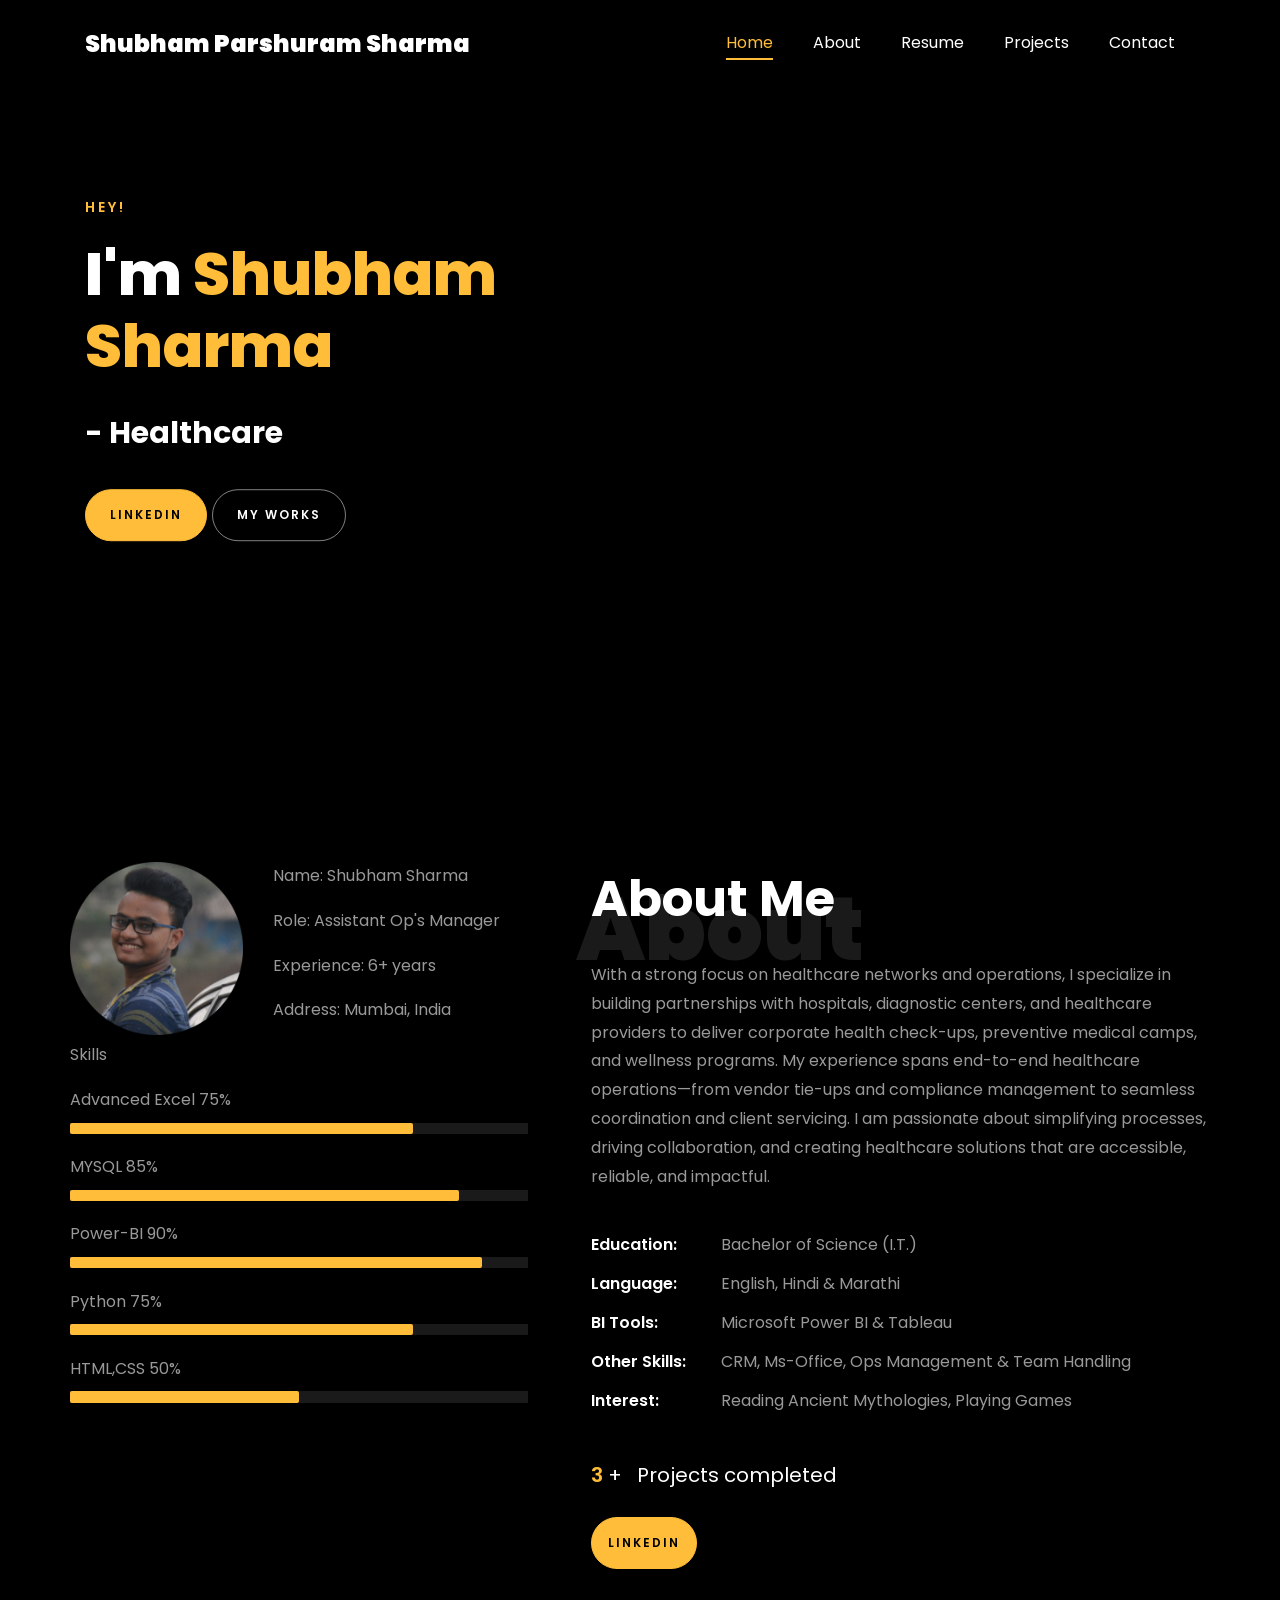
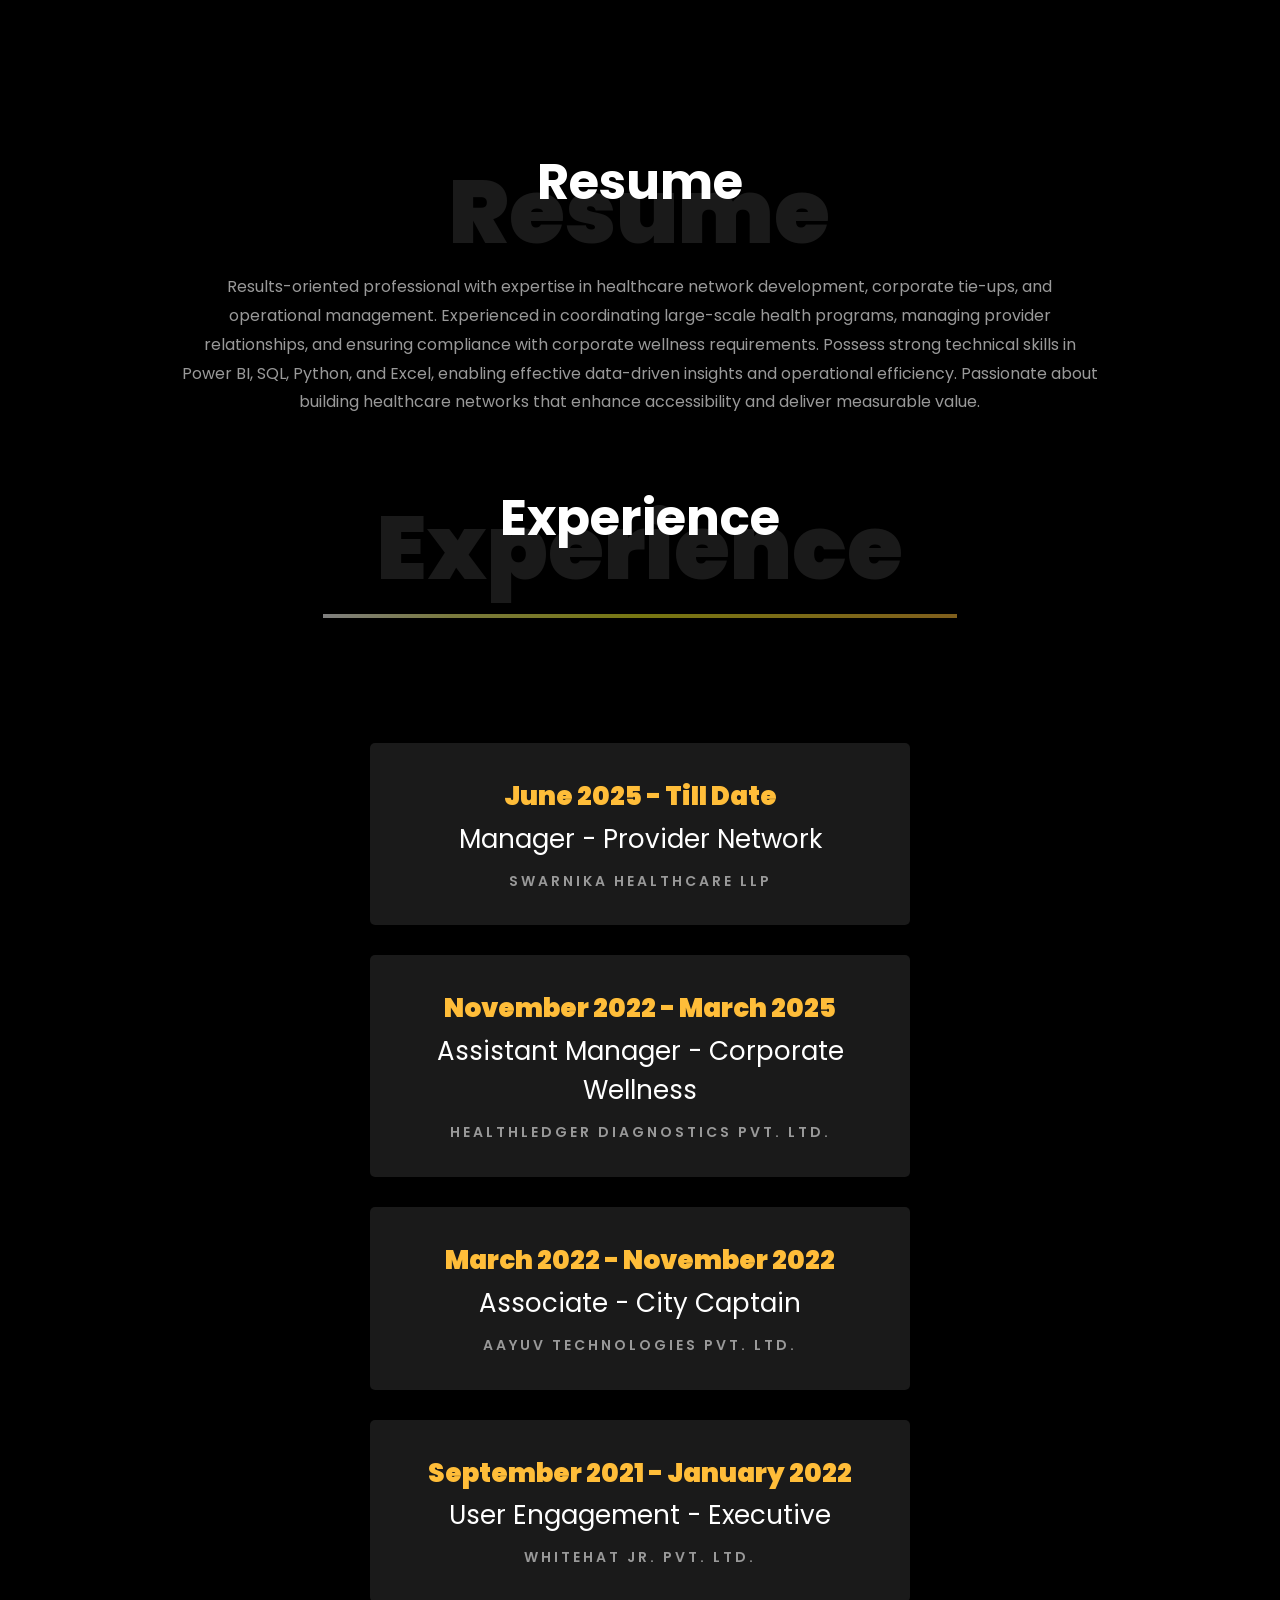
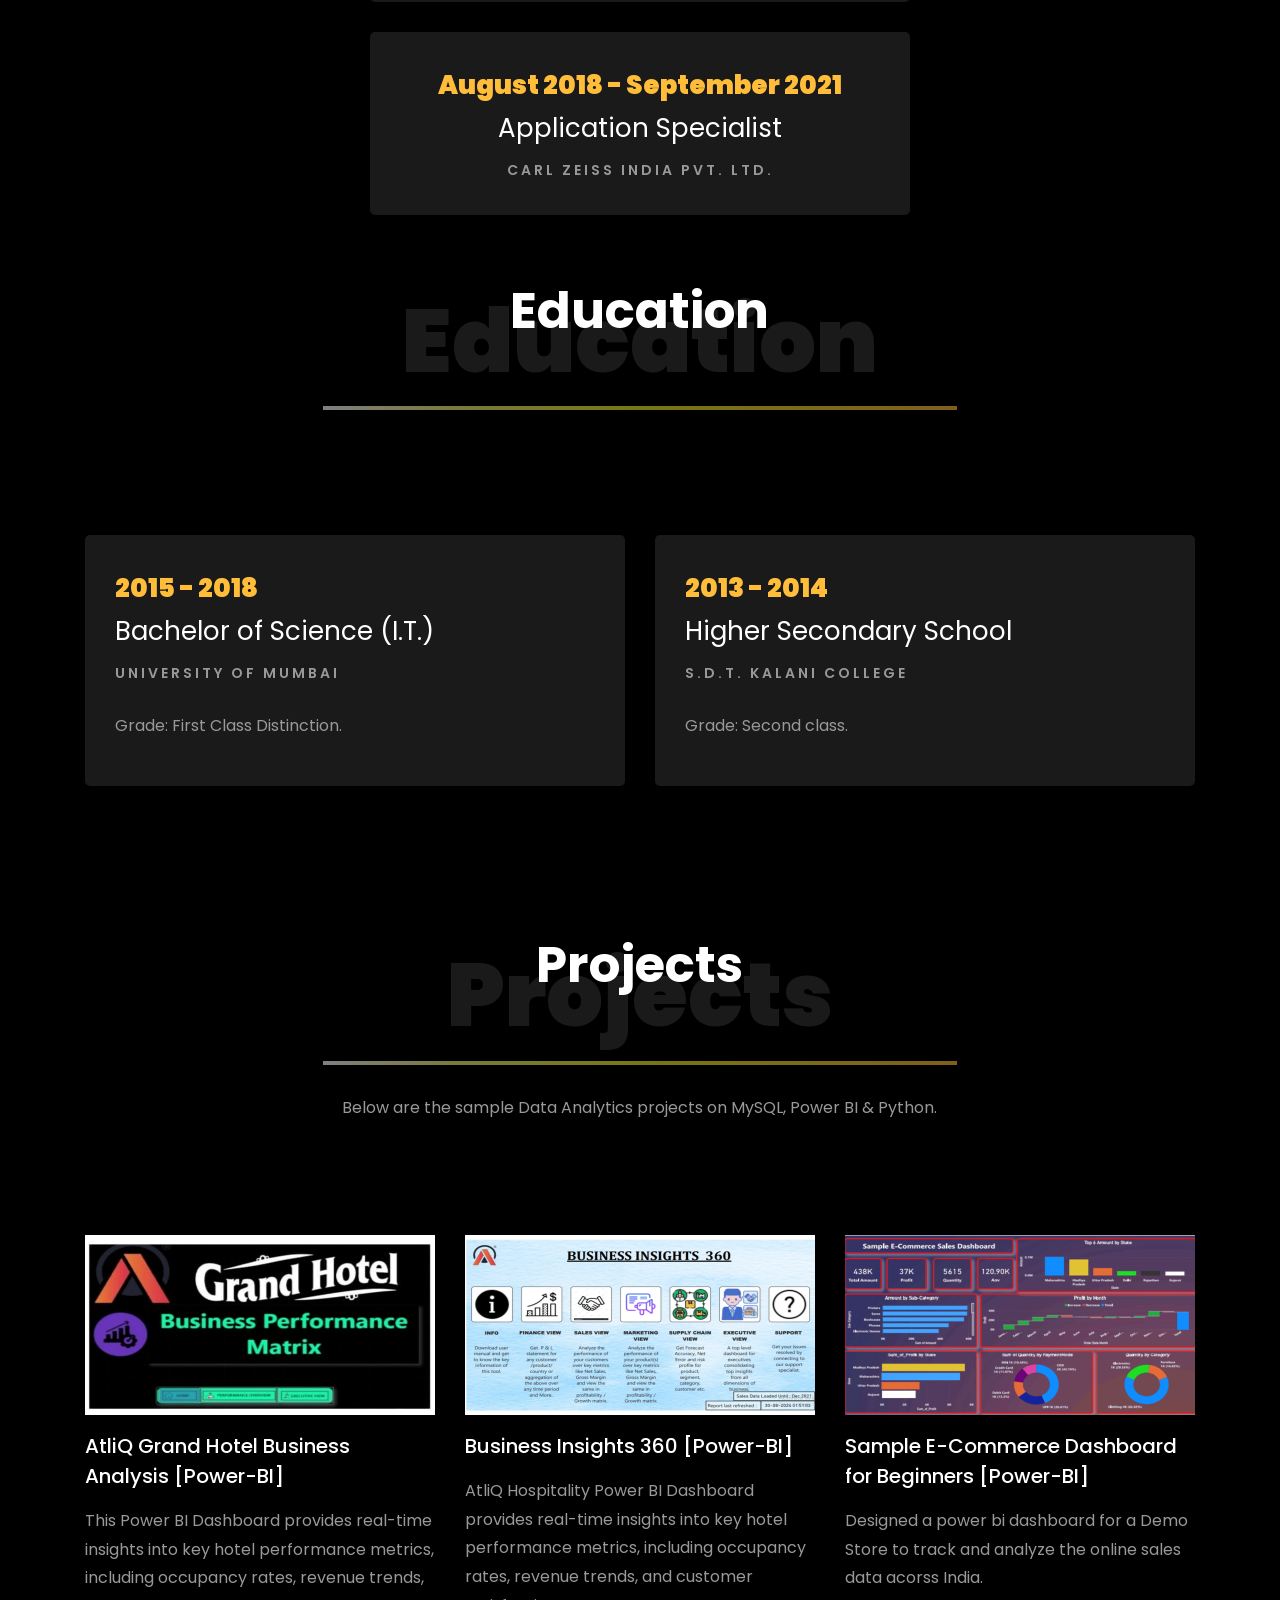
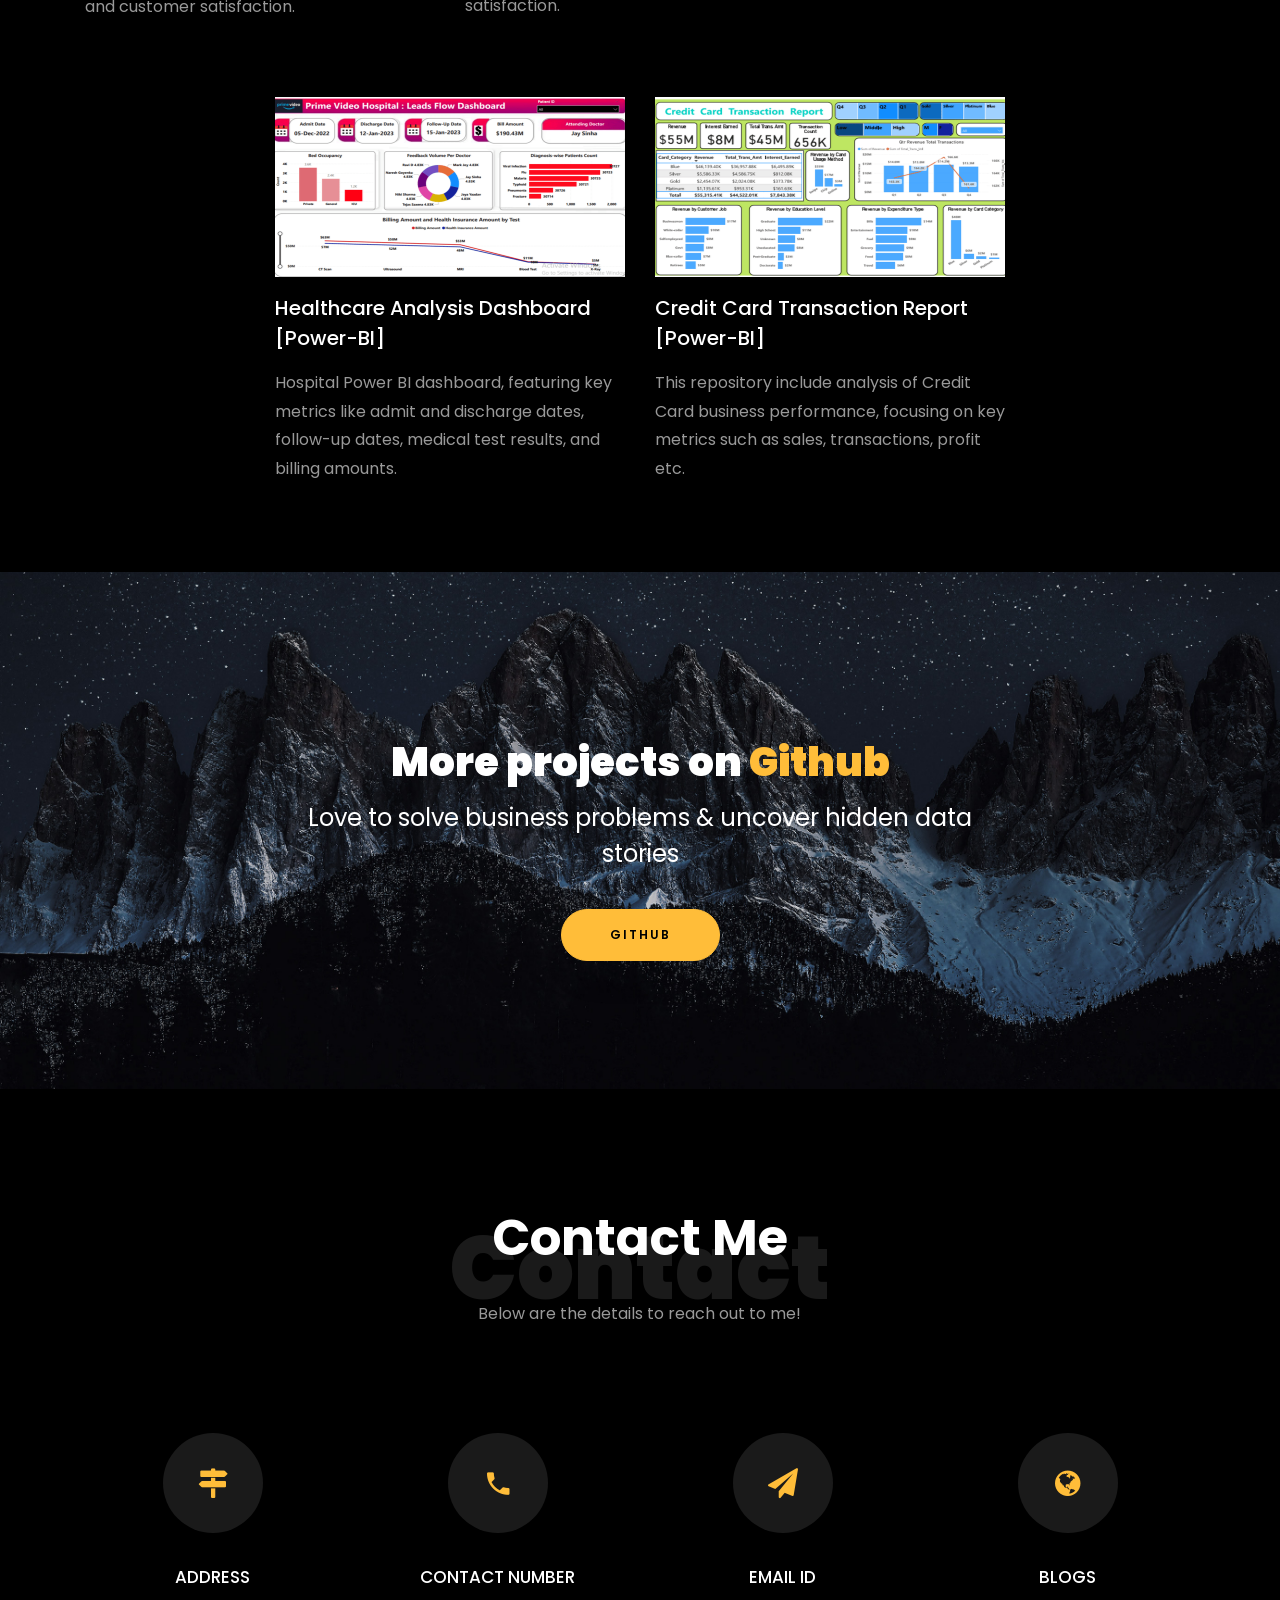
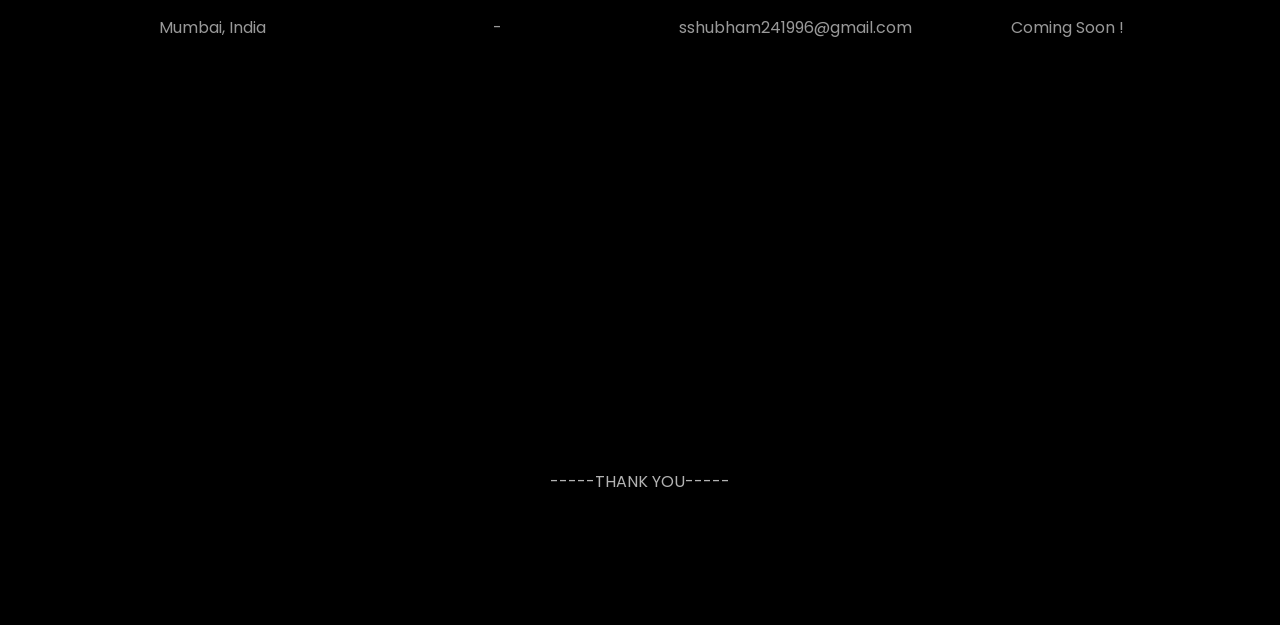
==== index.html @ 5be8d646 "Update index.html" ====
<!DOCTYPE html>
<html lang="en">
  <head>
    <title>Shubham Parshuram Sharma</title>
    <meta charset="utf-8">
    <meta name="viewport" content="width=device-width, initial-scale=1, shrink-to-fit=no">
    
    <link href="https://fonts.googleapis.com/css?family=Poppins:100,200,300,400,500,600,700,800,900" rel="stylesheet">

    <link rel="stylesheet" href="css/open-iconic-bootstrap.min.css">
    <link rel="stylesheet" href="css/animate.css">
    
    <link rel="stylesheet" href="css/owl.carousel.min.css">
    <link rel="stylesheet" href="css/owl.theme.default.min.css">
    <link rel="stylesheet" href="css/magnific-popup.css">

    <link rel="stylesheet" href="css/aos.css">

    <link rel="stylesheet" href="css/ionicons.min.css">
    
    <link rel="stylesheet" href="css/flaticon.css">
    <link rel="stylesheet" href="css/icomoon.css">
    <link rel="stylesheet" href="css/style.css">



<style>

/*======================================
//--//-->   ABOUT
======================================*/

.about-mf .box-shadow-full {
  padding-top: 4rem;
  padding-bottom: 4rem;
}

.about-mf .about-img {
  margin-bottom: 2rem;
}

.about-mf .about-img img {
  margin-left: 10px;
}


.skill-mf .progress {
  /* background-color: #cde1f8; */
  margin: .5rem 0 1.2rem 0;
  border-radius: 0;
  height: .7rem;
}

.skill-mf .progress .progress-bar {
  height: .7rem;
  background-color: #ffbd39;
}


/* Animation styles */
#typing-animation {
  position: relative;
  font-size: 30px;
  font-weight: bold;
  color: rgb(255, 255, 255);
  overflow: hidden;
  white-space: nowrap;
  animation: typing 3s steps(20, end) infinite;
}

#typing-animation:before {
  content: "";
  /* position: absolute; */
  top: 0;
  left: 0;
  width: 0;
  height: 100%;
  background-color: #ccc;
  animation: typing-cursor 0.5s ease-in-out infinite;
}

@keyframes typing {
  from {
    width: 0;
  }
  to {
    width: 100%;
  }
}

@keyframes typing-cursor {
  from {
    width: 5px;
  }
  to {
    width: 0;
  }
}


/* project image zoom effect */

.zoom-effect {
  overflow: hidden;
  transition: transform 0.3s ease-out;
}

.zoom-effect:hover {
  transform: scale(1.1);
}


</style>


  </head>
  <body data-spy="scroll" data-target=".site-navbar-target" data-offset="300">
	  
	  
    <nav class="navbar navbar-expand-lg navbar-dark ftco_navbar ftco-navbar-light site-navbar-target" id="ftco-navbar">
	    <div class="container">
	      <h1><a class="navbar-brand" href="index.html">Shubham  Parshuram  Sharma</a></h1>
	      <button class="navbar-toggler js-fh5co-nav-toggle fh5co-nav-toggle" type="button" data-toggle="collapse" data-target="#ftco-nav" aria-controls="ftco-nav" aria-expanded="false" aria-label="Toggle navigation">
	        <span class="oi oi-menu"></span> Menu
	      </button>

	      <div class="collapse navbar-collapse" id="ftco-nav">
	        <ul class="navbar-nav nav ml-auto">
	          <li class="nav-item"><a href="#home-section" class="nav-link"><span>Home</span></a></li>
	          <li class="nav-item"><a href="#about-section" class="nav-link"><span>About</span></a></li>
	          <li class="nav-item"><a href="#resume-section" class="nav-link"><span>Resume</span></a></li>
	          <li class="nav-item"><a href="#project-section" class="nav-link"><span>Projects</span></a></li>
	          <li class="nav-item"><a href="#contact-section" class="nav-link"><span>Contact</span></a></li>
	        </ul>
	      </div>
	    </div>
	  </nav>
	  <section id="home-section" class="hero">
		  <div class="home-slider  owl-carousel">
	       <div class="slider-item ">
	      	<div class="overlay"></div>
	         <div class="container">
	          <div class="row d-md-flex no-gutters slider-text align-items-end justify-content-end" data-scrollax-parent="true">
	          	<div class="one-third js-fullheight order-md-last img" style="background-image:url(images/111111.jpg);">
	          	 <div class="overlay"></div>
	          	</div>
		          <div class="one-forth d-flex  align-items-center ftco-animate" data-scrollax=" properties: { translateY: '80%' }">
		          	<div class="text">
		          		<span class="subheading">Hey!</span>
			            <h1 class="mb-4 mt-3">I'm <span>Shubham Sharma</span></h1>

						<!-- Element to contain animated typing -->
						<span id="typing-animation"></span>

						<script>

						// Initialize the typing animation
						const typingAnimationElement = document.getElementById('typing-animation');

						// Create an array of typing text
						const typingTexts = [
						" - Healthcare Network Provider",
						];

						// Create a function to display the typing animation for a given text
						function playTypingAnimation(text) {
						// Loop through each character and add it to the element
						for (let i = 0; i < text.length; i++) {
							setTimeout(() => {
							typingAnimationElement.textContent += text[i];
							}, i * 200); // Increase the delay to slow down the typing animation
						}

						// Once the animation is complete, reset the text and start over
						setTimeout(() => {
							typingAnimationElement.textContent = '';
							playTypingAnimation(typingTexts[(typingTexts.indexOf(text) + 1) % typingTexts.length]);
						}, text.length * 200);
						}

						// Start the typing animation loop
						playTypingAnimation(typingTexts[0]);

						</script>

						<br>
						<br>
<!-- 			            <h2>Data Analyst</h2> -->
						<!-- <h2 class="d-flex" style="margin-bottom: 0">With over 5 years of experience</h2> -->
						<!-- <br> -->
			            <p><a href="https://in.linkedin.com/in/shubhamsharma2496" target="_blank" class="btn btn-primary py-3 px-4">LinkedIn</a> 
							<a href="https://github.com/sshubham2496?tab=repositories" target="_blank" class="btn btn-white btn-outline-white py-3 px-4">My works</a></p>
		            </div>
		          </div>
	        	</div>
	        </div>
	      </div>
		</div>
    </section>



    <section class="ftco-about img ftco-section ftco-no-pb" id="about-section">
    	<div class="container">
			<div class="row">
				<div class="row d-flex align-items-stretch">
				<!-- <div class="row d-flex"> -->
					<div class="col-md-6 col-lg-5 d-flex">
						<div class="img-about img d-flex align-items-stretch">
							<div class="overlay">
								<div class="row">
									<div class="col-sm-6 col-md-5">
									  <div class="about-img">
										<img src="images/Profile_pic.jpg" class="img-fluid rounded b-shadow-a" alt="">
									  </div>
									</div>
									<!-- Details next to profile image -->
									<div class="col-sm-6 col-md-7">
									  <div class="about-info">
										<p><span class="title-s">Name: </span> <span>Shubham Sharma</span></p>
										<p><span class="title-s">Role: </span> <span>Assistant Op's Manager</span></p>
										<p><span class="title-s">Experience: </span> <span>6+ years</span></p>
										<p><span class="title-s">Address: </span> <span>Mumbai,  India</span></p>
									  </div>
									</div>
								  </div>

								<div class="skill-mf">
									<p class="title-s">Skills</p>
									<span>Advanced Excel</span> <span class="pull-right">75%</span>
									<div class="progress">
										<div class="progress-bar" role="progressbar" style="width: 75%;" aria-valuenow="95" aria-valuemin="0"
											aria-valuemax="100"></div>
									</div>
									
									<span>MYSQL</span> <span class="pull-right">85%</span>
									<div class="progress">
										<div class="progress-bar" role="progressbar" style="width: 85%" aria-valuenow="85" aria-valuemin="0"
											aria-valuemax="100"></div>
									</div>
									
									<span>Power-BI</span> <span class="pull-right">90%</span>
									<div class="progress">
										<div class="progress-bar" role="progressbar" style="width: 90%" aria-valuenow="90" aria-valuemin="0"
											aria-valuemax="100"></div>
									</div>
									
									<span>Python</span> <span class="pull-right">75%</span>
									<div class="progress">
										<div class="progress-bar" role="progressbar" style="width: 75%" aria-valuenow="75" aria-valuemin="0"
											aria-valuemax="100"></div>
									</div>
									
									<span>HTML,CSS</span> <span class="pull-right">50%</span>
									<div class="progress">
										<div class="progress-bar" role="progressbar" style="width: 50%" aria-valuenow="50" aria-valuemin="0"
											aria-valuemax="100"></div>
									</div>
								</div>
							</div>
						</div>
					</div>
					
					<div class="col-md-6 col-lg-7 pl-lg-5 pb-5">
						<div class="row justify-content-start pb-3">
							<div class="col-md-12 heading-section ftco-animate">
								
								<h1 class="big">About</h1>
								<h2 class="mb-4">About Me</h2>
								
								<p> With a strong focus on healthcare networks and operations, I specialize in building partnerships with hospitals, diagnostic centers, and healthcare providers to deliver corporate health check-ups, preventive medical camps, and wellness programs.

My experience spans end-to-end healthcare operations—from vendor tie-ups and compliance management to seamless coordination and client servicing.

I am passionate about simplifying processes, driving collaboration, and creating healthcare solutions that are accessible, reliable, and impactful.
								</p>
								<ul class="about-info mt-4 px-md-0 px-2">
									<!-- <li class="d-flex"><span>Profile:</span> <span>Data Science &amp; Analytics</span></li> -->
									<!-- <li class="d-flex"><span>Domain:</span> <span>Retail, Ecommerce, BFSI &amp; Digital Marketing</span></li> -->
									<li class="d-flex"><span>Education:</span> <span>Bachelor of Science (I.T.)</span></li>
									<li class="d-flex"><span>Language:</span> <span>English, Hindi & Marathi</span></li>
									<li class="d-flex"><span>BI Tools:</span> <span>Microsoft Power BI &amp; Tableau</span></li>
									<li class="d-flex"><span>Other Skills:</span> <span>CRM, Ms-Office, Ops Management &amp; Team Handling</span></li>
									<li class="d-flex"><span>Interest:</span> <span>Reading Ancient Mythologies, Playing Games</span></li>
									
								</ul>
							</div>
						</div>


						<div class="counter-wrap ftco-animate d-flex mt-md-3">
							<div class="text">
								<p class="mb-4">
									<span class="number" data-number="10">0</span> <span>+</span>
									<span>&nbsp; Projects completed</span>
								</p>
								<p><a href="https://www.linkedin.com/in/sshubham241996" target="_blank" class="btn btn-primary py-3 px-3">LinkedIn</a></p>
							</div>
						</div>
					</div>
				</div>
			</div>
		</div>
    </section>
<section class="ftco-section ftco-no-pb" id="resume-section">
  <div class="container">
    <div class="row justify-content-center pb-5">
      <div class="col-md-10 heading-section text-center ftco-animate">
        <h1 class="big big-2">Resume</h1>
        <h2 class="mb-4">Resume</h2>
		  <br>
        <p>Results-oriented professional with expertise in healthcare network development, corporate tie-ups, and operational management. Experienced in coordinating large-scale health programs, managing provider relationships, and ensuring compliance with corporate wellness requirements. Possess strong technical skills in Power BI, SQL, Python, and Excel, enabling effective data-driven insights and operational efficiency. Passionate about building healthcare networks that enhance accessibility and deliver measurable value.</p>
      </div>
    </div>

    <!-- Experience header -->
	  <div class="row justify-content-center mb-5 pb-5">
          <div class="col-md-7 heading-section text-center ftco-animate">
        <h1 class="big big-2">Experience</h1>
			  <h2 class="mb-4">Experience</h2>
			  <br>
		  <div class="underline"></div>
      </div>
    </div>
    <br>

    <!-- Swarnika alone (full width) -->
    <div class="row">
  <div class="col-md-3"></div> <!-- empty left space -->
  <div class="col-md-6">
    <div class="resume-wrap ftco-animate text-center">
      <span class="date">June 2025 - Till Date</span>
      <h2>Manager - Provider Network</h2>
      <span class="position">Swarnika Healthcare LLP</span>
    </div>
  </div>
		</div>

	  <div class="row">
  <div class="col-md-3"></div> <!-- empty left space -->
  <div class="col-md-6">
    <div class="resume-wrap ftco-animate text-center">
      <span class="date">November 2022 - March 2025</span>
      <h2>Assistant Manager - Corporate Wellness</h2>
      <span class="position">Healthledger Diagnostics Pvt. Ltd.</span>
    </div>
  </div>
		</div>

	  <div class="row">
  <div class="col-md-3"></div> <!-- empty left space -->
  <div class="col-md-6">
    <div class="resume-wrap ftco-animate text-center">
      <span class="date">March 2022 - November 2022</span>
      <h2>Associate - City Captain</h2>
      <span class="position">Aayuv technologies Pvt. Ltd.</span>
    </div>
  </div>
		</div>

	  <div class="row">
  <div class="col-md-3"></div> <!-- empty left space -->
  <div class="col-md-6">
    <div class="resume-wrap ftco-animate text-center">
      <span class="date">September 2021 - January 2022</span>
      <h2>User Engagement - Executive</h2>
      <span class="position">Whitehat Jr. Pvt. Ltd.</span>
    </div>
  </div>
		</div>

	  <div class="row">
  <div class="col-md-3"></div> <!-- empty left space -->
  <div class="col-md-6">
    <div class="resume-wrap ftco-animate text-center">
      <span class="date">August 2018 - September 2021</span>
      <h2>Application Specialist</h2>
      <span class="position">Carl Zeiss India Pvt. Ltd.</span>
    </div>
  </div>
		</div>

	  <!-- <div class="row">
	  <div class="row mt-4">
      <div class="col-md-6">
        <div class="resume-wrap ftco-animate text-center">
          <span class="date">Nov 2022 - Jan 2025</span>
          <h2>Healthledger Diagnostics Pvt. Ltd.</h2>
          <span class="position">Assistat Manager-Corporate Network</span>
        </div>
		</div>
	  <!-- </div> -->

<!-- <div class="row">
      <div class="col-md-6">
        <div class="resume-wrap ftco-animate text-center">
          <span class="date">March 2022 - November 2022</span>
          <h2>Associate-City Captain</h2>
          <span class="position">Aayuv Technologies Pvt Ltd (Ekincare)</span>
      </div> -->
		  <!-- </div> -->
	  <!-- </div>
    
<div class="row">
    <div class="row mt-4">
      <div class="col-md-6">
        <div class="resume-wrap ftco-animate text-center">
          <span class="date">September 2021 - January 2022</span>
          <h2>User Engagement Executive</h2>
          <span class="position">Whitehat Junior Pvt Ltd</span>
        </div>
		</div> -->
		<!-- </div> -->

		<!-- <div class="row">
      <div class="col-md-6">
        <div class="resume-wrap ftco-animate text-center">
          <span class="date">August 2018 - September 2021</span>
          <h2>Application Specialist</h2>
          <span class="position">Carl Zeiss India Pvt Ltd</span>
        </div>
      </div>
    </div>
	  <!-- </div> -->
	<br>
    <!-- Education header -->        
	<div class="row justify-content-center mb-5 pb-5">
          <div class="col-md-7 heading-section text-center ftco-animate">
        <h1 class="big big-2">Education</h1>
        <h2 class="mb-4">Education</h2>
			  <br>
			  			  		  <div class="underline"></div>
      </div>
    </div>
    <br>

    <div class="row">
      <div class="col-md-6">
        <div class="resume-wrap ftco-animate">
          <span class="date">2015 - 2018</span>
          <h2>Bachelor of Science (I.T.)</h2>
          <span class="position">University of Mumbai</span>
          <p class="mt-4">Grade: First Class Distinction.</p>
        </div>
      </div>

      <div class="col-md-6">
        <div class="resume-wrap ftco-animate">
          <span class="date">2013 - 2014</span>
          <h2>Higher Secondary School</h2>
          <span class="position">S.D.T. Kalani College</span>
          <p class="mt-4">Grade: Second class.</p>
        </div>
      </div>
    </div>

  </div>
</section>

   

    <section class="ftco-section" id="project-section">
      <div class="container">
        <div class="row justify-content-center mb-5 pb-5">
          <div class="col-md-7 heading-section text-center ftco-animate">
            <h1 class="big big-2">Projects</h1>
            <h2 class="mb-4">Projects</h2>
			  <br>
			  <div class="underline"></div>
			  <br>
            <p>Below are the sample Data Analytics projects on MySQL, Power BI & Python.</p>
          </div>
        </div>
        <div class="row d-flex">
          <div class="col-md-4 d-flex ftco-animate">
          	<div class="blog-entry justify-content-end">
              <a href="https://github.com/sshubham2496/AtliQ_Hotel_Analysis" class="block-20 zoom-effect" style="background-image: url('images/Ho.png');" target="_blank">
              </a>
              <div class="text mt-3 float-right d-block">

                <h3 class="heading"><a href="https://github.com/sshubham2496/AtliQ_Hotel_Analysis" target="_blank">AtliQ Grand Hotel Business Analysis [Power-BI]</a></h3>
                <p>This Power BI Dashboard provides real-time insights into key hotel performance metrics, including occupancy rates, revenue trends, and customer satisfaction.</p>
              </div>
            </div>
          </div>
          <div class="col-md-4 d-flex ftco-animate">
          	<div class="blog-entry justify-content-end">
              <a href="https://github.com/sshubham2496/Atliq_Business_Solution" class="block-20 zoom-effect" style="background-image: url('images/Atliq_Hardware.png');" target="_blank">
              </a>
              <div class="text mt-3 float-right d-block">

                <h3 class="heading"><a href="https://github.com/sshubham2496/Atliq_Business_Solution" target="_blank">Business Insights 360 [Power-BI]</a></h3>
                <p>AtliQ Hospitality Power BI Dashboard provides real-time insights into key hotel performance metrics, including occupancy rates, revenue trends, and customer satisfaction.</p>
              </div>
            </div>
          </div>
          <div class="col-md-4 d-flex ftco-animate">
          	<div class="blog-entry">
              <a href="https://github.com/sshubham2496/E-Commerce_Sales_Dashboard" class="block-20 zoom-effect" style="background-image: url('images/Sales_dash.png');" target="_blank">
              </a>
              <div class="text mt-3 float-right d-block">

                <h3 class="heading"><a href="https://github.com/sshubham2496/E-Commerce_Sales_Dashboard">Sample E-Commerce Dashboard for Beginners [Power-BI]</a></h3>
                <p>Designed a power bi dashboard for a Demo Store to track and analyze the online sales data acorss India.</p>
              </div>
            </div>
          </div>
        </div>
	<br>
		<!-- added justify-content-center to center align the last two projects -->
		<div class="row d-flex justify-content-center">  
			<div class="col-md-4 d-flex ftco-animate">
				<div class="blog-entry justify-content-end">
				<a href="https://github.com/sshubham2496/Healthcare_Dashboard" class="block-20 zoom-effect" style="background-image: url('images/Healthcare.png');"target="_blank">
				</a>
				<div class="text mt-3 float-right d-block">
  
				  <h3 class="heading"><a href="https://github.com/sshubham2496/Healthcare_Dashboard" target="_blank">Healthcare Analysis Dashboard [Power-BI]</a></h3>
				  <p>Hospital Power BI dashboard, featuring key metrics like admit and discharge dates, follow-up dates, medical test results, and billing amounts.</p>
				</div>
			  </div>
			</div>
			<div class="col-md-4 d-flex ftco-animate">
				<div class="blog-entry justify-content-end">
				<a href="https://github.com/sshubham2496/Credit_Card_Transaction_Report" class="block-20 zoom-effect" style="background-image: url('images/Credit.png');" target="_blank">
				</a>
				<div class="text mt-3 float-right d-block">
  
				  <h3 class="heading"><a href="https://github.com/sshubham2496/Credit_Card_Transaction_Report" target="_blank">Credit Card Transaction Report [Power-BI]</a></h3>
				  <p>This repository include analysis of Credit Card business performance, focusing on key metrics such as sales, transactions, profit etc.</p>
				</div>
			  </div>
			</div>
		 </div>
	  </div>
    </section>

	<section class="ftco-section ftco-no-pt ftco-no-pb ftco-counter img" id="section-counter">
      <!-- <div class="container">
		<div class="row d-md-flex align-items-center">
          <div class="col-md d-flex justify-content-center counter-wrap ftco-animate">
            <div class="block-18">
              <div class="text">
                <strong class="number" data-number="20">0</strong>
                <span>Achievements</span>
              </div>
            </div>
          </div>
          <div class="col-md d-flex justify-content-center counter-wrap ftco-animate">
            <div class="block-18">
              <div class="text">
                <strong class="number" data-number="30">0</strong>
                <span>Projects</span>
              </div>
            </div>
          </div>
          <div class="col-md d-flex justify-content-center counter-wrap ftco-animate">
            <div class="block-18">
              <div class="text">
                <strong class="number" data-number="1000">0</strong>
                <span>Mentored Students</span>
              </div>
            </div>
          </div>
          <div class="col-md d-flex justify-content-center counter-wrap ftco-animate">
            <div class="block-18">
              <div class="text">
                <strong class="number" data-number="500">0</strong>
                <span>Cups of coffee</span>
              </div>
            </div>
          </div>
        </div>
      </div>
	 -->
	  <div class="ftco-section ftco-hireme img margin-top" style="background-image: url(images/bg_1.jpg)">
			<!-- <div class="container"> -->
				<div class="row justify-content-center">
					<div class="col-md-7 ftco-animate text-center">
						<h2>More projects on<span> Github  </span> </h2>
						<div class="heading"> <h4>Love to solve business problems &amp; uncover hidden data stories </h4>
						<br>
						<p><a href="https://github.com/sshubham2496" target="_blank" class="btn btn-primary py-3 px-5">GitHub</a></p>
						</div>
					</div>
				</div>
			<!-- </div> -->
		</div>
	</section>



    <section class="ftco-section contact-section ftco-no-pb" id="contact-section">
      <div class="container">
      	<div class="row justify-content-center mb-5 pb-3">
          <div class="col-md-7 heading-section text-center ftco-animate">
            <h1 class="big big-2">Contact</h1>
            <h2 class="mb-4">Contact Me</h2>
            <p>Below are the details to reach out to me!</p>
          </div>
        </div>

        <div class="row d-flex contact-info mb-5">
          <div class="col-md-6 col-lg-3 d-flex ftco-animate">
          	<div class="align-self-stretch box p-4 text-center">
          		<div class="icon d-flex align-items-center justify-content-center">
          			<span class="icon-map-signs"></span>
          		</div>
          		<h3 class="mb-4">Address</h3>
	            <p>Mumbai, India</p>
	          </div>
          </div>
          <div class="col-md-6 col-lg-3 d-flex ftco-animate">
          	<div class="align-self-stretch box p-4 text-center">
          		<div class="icon d-flex align-items-center justify-content-center">
          			<span class="icon-phone2"></span>
          		</div>
          		 <h3 class="mb-4">Contact Number</h3>
	             <p>
<!-- 					 <a href="tel://+91-8767494309">+91-8767494309</a> -->
				 -
				 </p> 
	          </div>
          </div>
          <div class="col-md-6 col-lg-3 d-flex ftco-animate">
          	<div class="align-self-stretch box p-4 text-center">
          		<div class="icon d-flex align-items-center justify-content-center">
          			<span class="icon-paper-plane"></span>
          		</div>
          		<h3 class="mb-4">Email Id</h3>
	            <p>sshubham241996@gmail.com</a></p>
	          </div>
          </div>
          <div class="col-md-6 col-lg-3 d-flex ftco-animate">
          	<div class="align-self-stretch box p-4 text-center">
          		<div class="icon d-flex align-items-center justify-content-center" href="https://medium.com/@sshubham241996/" target="_blank">
          			<span class="icon-globe" href="https://medium.com/@sshubham241996/" target="_blank"></span>
          		</div>
          		<h3 class="mb-4" href="https://medium.com/@sshubham241996/" target="_blank">Blogs</h3>
	            <p>Coming Soon !</p>
	          </div>
          </div>
		  <div class="container">
			<br>
			<br>
			<div class="row justify-content-center">
				<div class="col-md-7 ftco-animate text-center">
					<h2>Have a<span> Question?  </span> <a href="https://docs.google.com/forms/d/e/1FAIpQLSebm2hcpHOJOeExUREVNRhsFSInF39sntpscZyHFmQwkXK2rA/viewform?vc=0&c=0&w=1&flr=0" target="_blank" class="btn btn-primary py-3 px-5">Click Here</a> </h2>
				</div>
			</div>
				<br>
					<ul class="ftco-footer-social list-unstyled d-flex justify-content-center align-items-center mb-0">
					  <li class="ftco-animate normal-txt">Find me on  </li>
<!-- 					  <li class="ftco-animate"><a href="https://www.youtube.com/@ShubhamSharmaOfficial"><span class="icon-youtube"></span></a></li> -->
					  <li class="ftco-animate"><a href="https://in.linkedin.com/in/shubhamsharma2496" target="_blank"><span class="icon-linkedin"></span></a></li>  
<!-- 					  <li class="ftco-animate"><a href="https://twitter.com/ShubhamnSharma"><span class="icon-twitter"></span></a></li> -->
<!-- 					  <li class="ftco-animate"><a href="https://twitter.com/ShubhamnSharma"><span class="icon-facebook"></span></a></li> -->
<!-- 				      <li class="ftco-animate"><a href="https://www.instagram.com/ShubhamnSharma/"><span class="icon-instagram"></span></a></li> -->
					</ul>
				<br>
		   </div>
   </div>
 </section>


 
	
    <footer class="ftco-footer ftco-section">
		<div class="container">
		  <div class="row">
			<div class="col-md-12 text-center">
  
			  <p>-----THANK YOU-----</p>
			</div>
		  </div>
		</div>
	  </footer>


  <!-- loader -->
  <div id="ftco-loader" class="show fullscreen"><svg class="circular" width="48px" height="48px"><circle class="path-bg" cx="24" cy="24" r="22" fill="none" stroke-width="4" stroke="#eeeeee"/><circle class="path" cx="24" cy="24" r="22" fill="none" stroke-width="4" stroke-miterlimit="10" stroke="#F96D00"/></svg></div>


  <script src="js/jquery.min.js"></script>
  <script src="js/jquery-migrate-3.0.1.min.js"></script>
  <script src="js/popper.min.js"></script>
  <script src="js/bootstrap.min.js"></script>
  <script src="js/jquery.easing.1.3.js"></script>
  <script src="js/jquery.waypoints.min.js"></script>
  <script src="js/jquery.stellar.min.js"></script>
  <script src="js/owl.carousel.min.js"></script>
  <script src="js/jquery.magnific-popup.min.js"></script>
  <script src="js/aos.js"></script>
  <script src="js/jquery.animateNumber.min.js"></script>
  <script src="js/scrollax.min.js"></script>
  
  <script src="js/main.js"></script>
    
  </body>
</html>
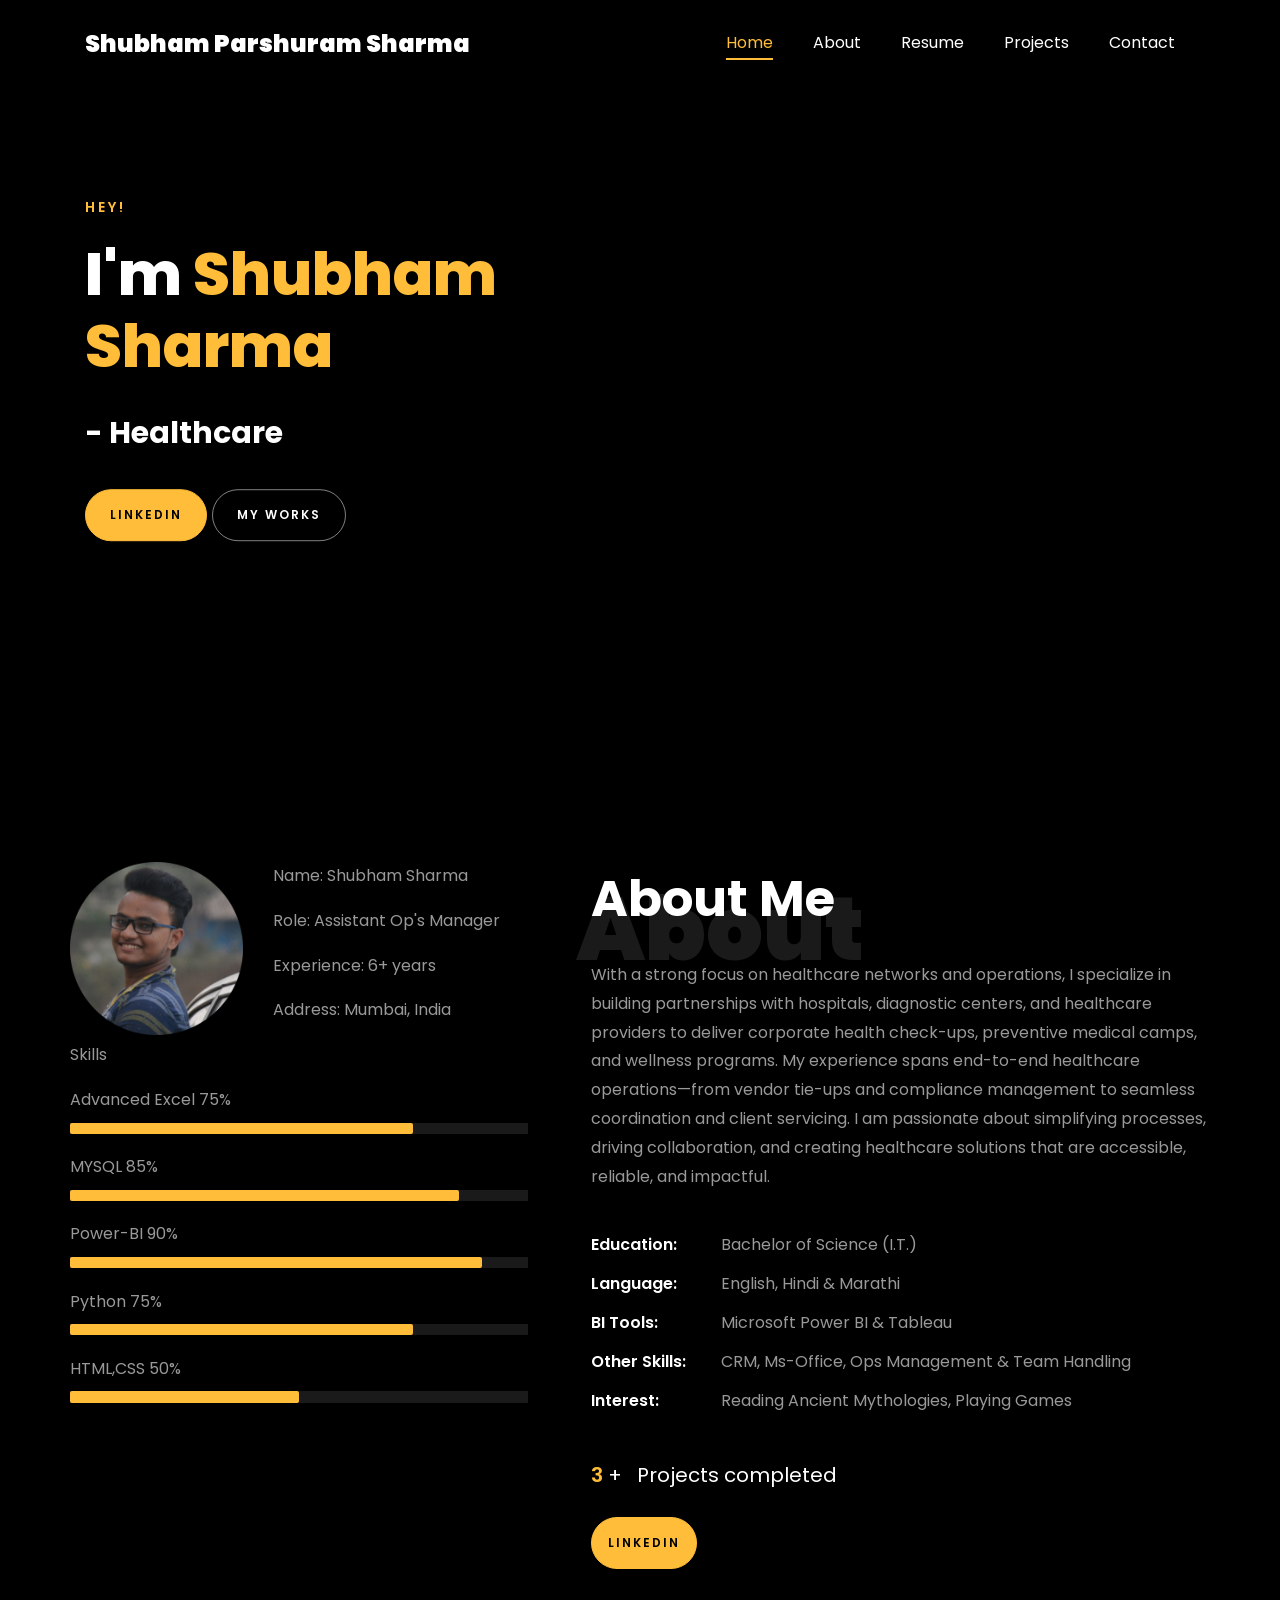
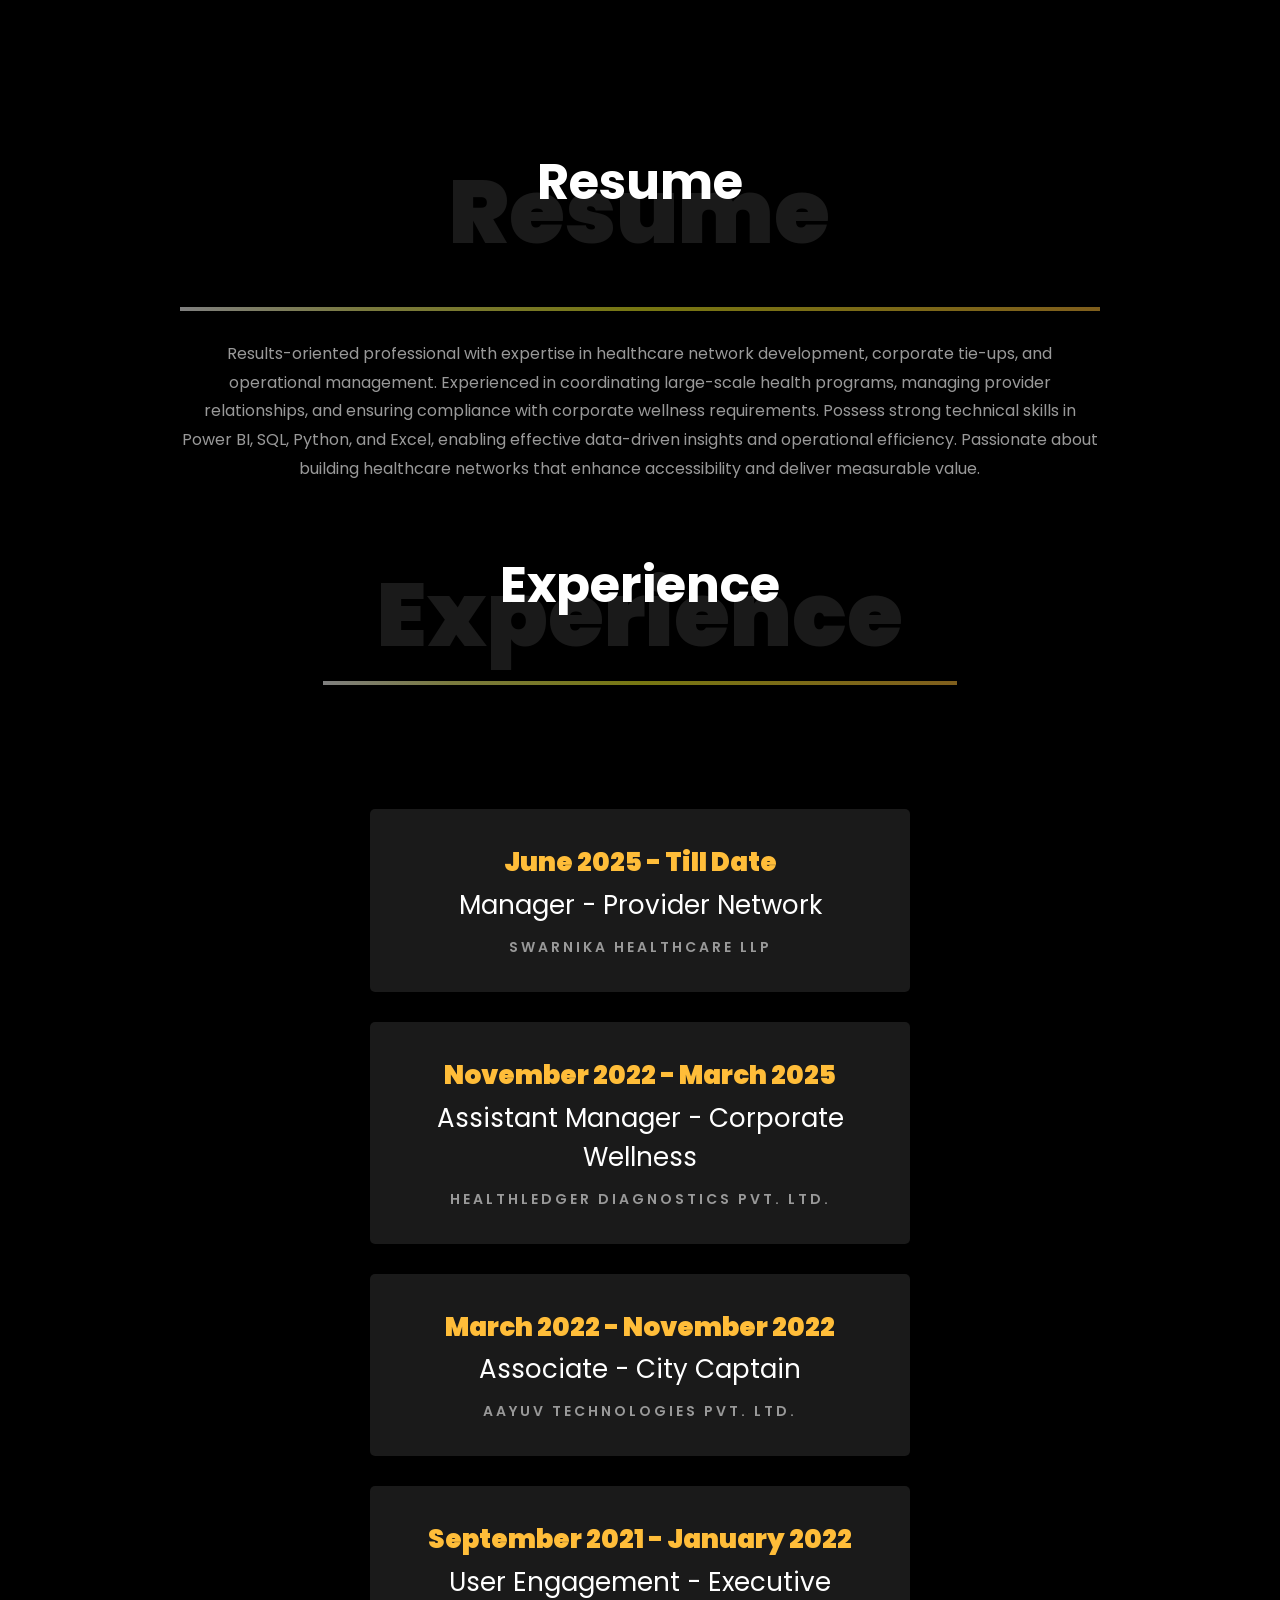
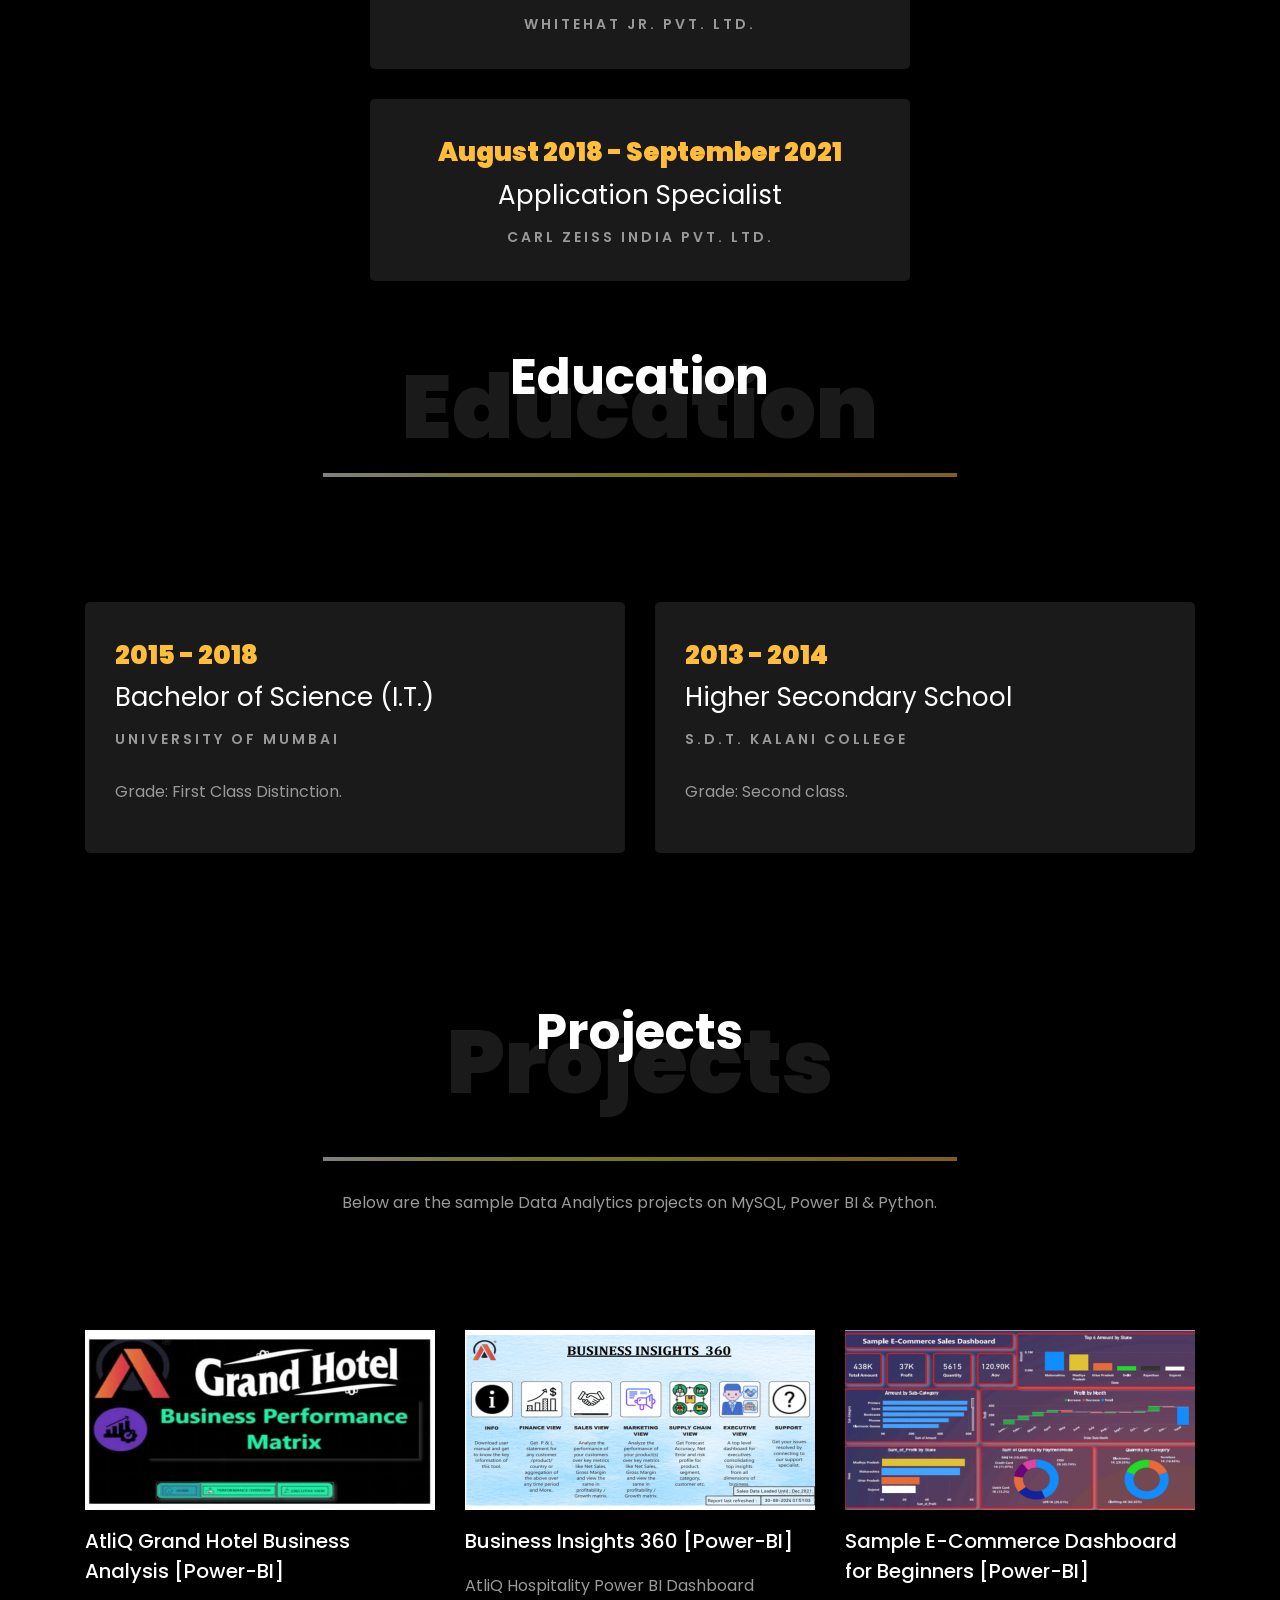
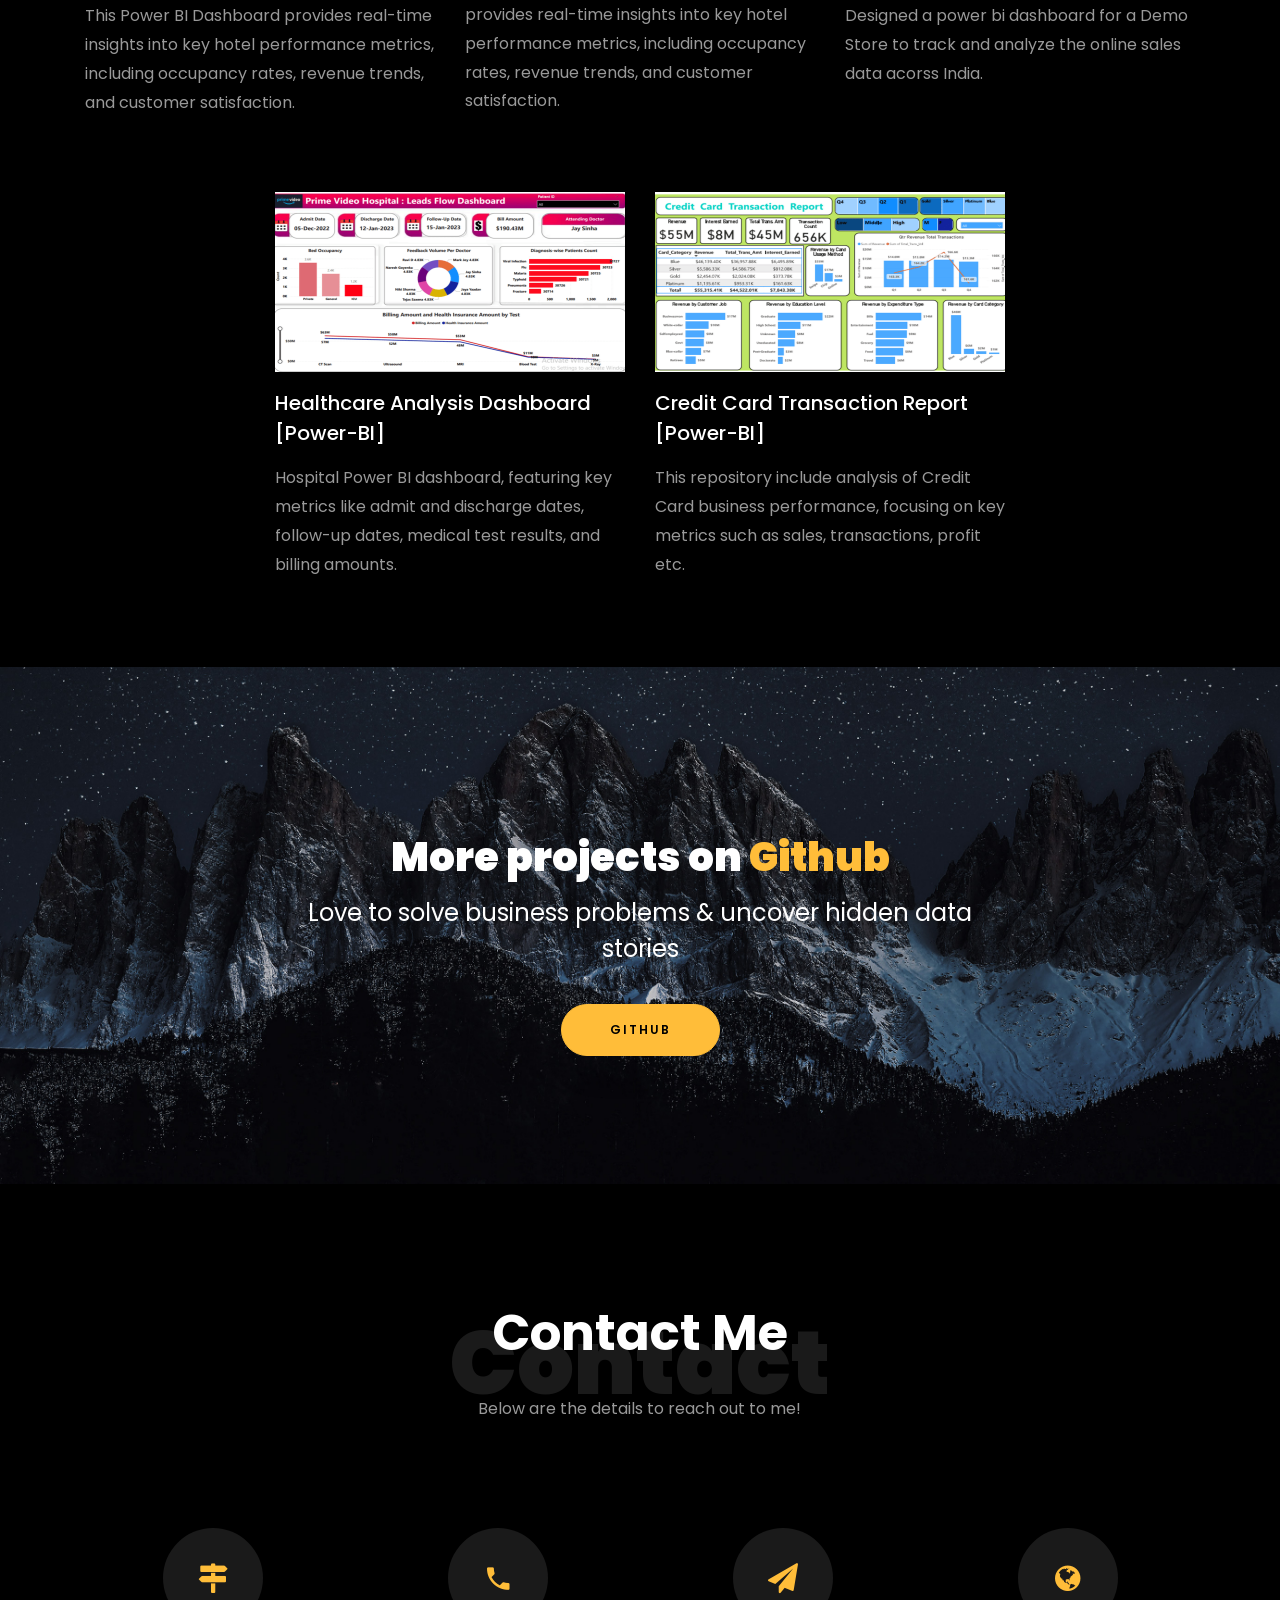
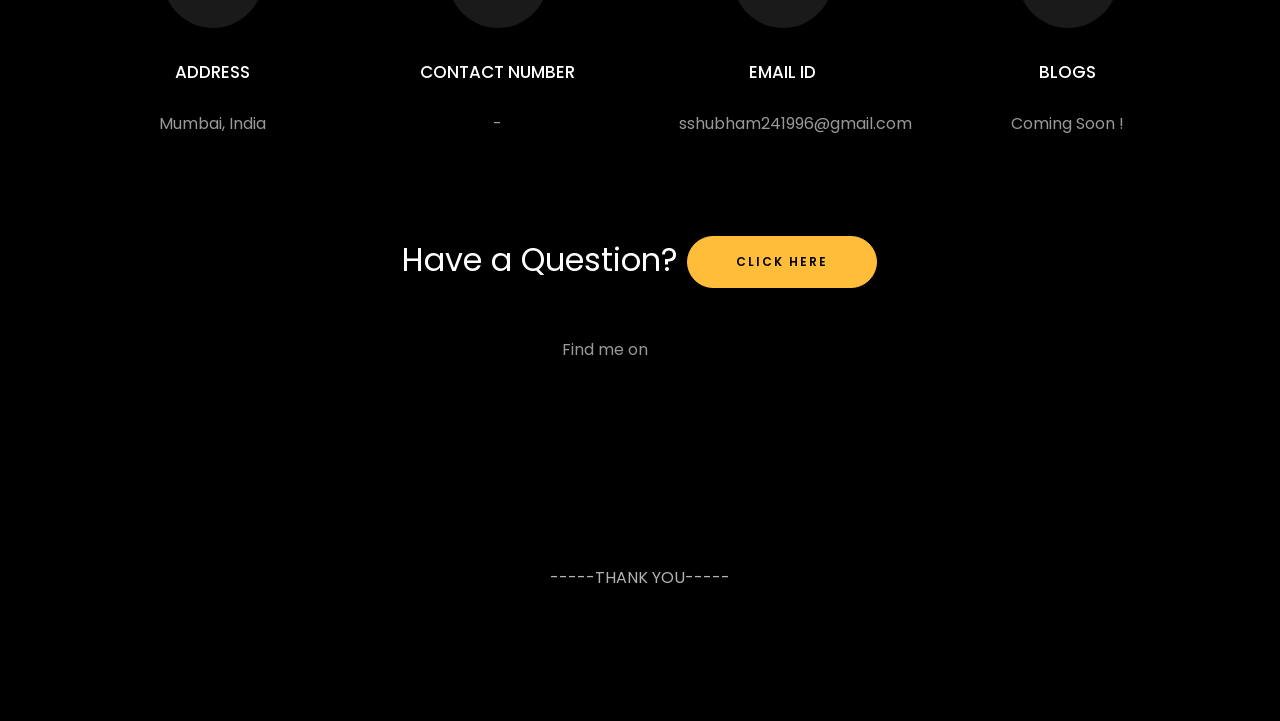
==== commit be5570f7: "Update index.html" ====
--- a/index.html
+++ b/index.html
@@ -309,6 +309,9 @@
         <h1 class="big big-2">Resume</h1>
         <h2 class="mb-4">Resume</h2>
 		  <br>
+		  <br>
+		  <div class="underline"></div>
+		  <br>
         <p>Results-oriented professional with expertise in healthcare network development, corporate tie-ups, and operational management. Experienced in coordinating large-scale health programs, managing provider relationships, and ensuring compliance with corporate wellness requirements. Possess strong technical skills in Power BI, SQL, Python, and Excel, enabling effective data-driven insights and operational efficiency. Passionate about building healthcare networks that enhance accessibility and deliver measurable value.</p>
       </div>
     </div>
@@ -465,6 +468,7 @@
           <div class="col-md-7 heading-section text-center ftco-animate">
             <h1 class="big big-2">Projects</h1>
             <h2 class="mb-4">Projects</h2>
+			  <br>
 			  <br>
 			  <div class="underline"></div>
 			  <br>
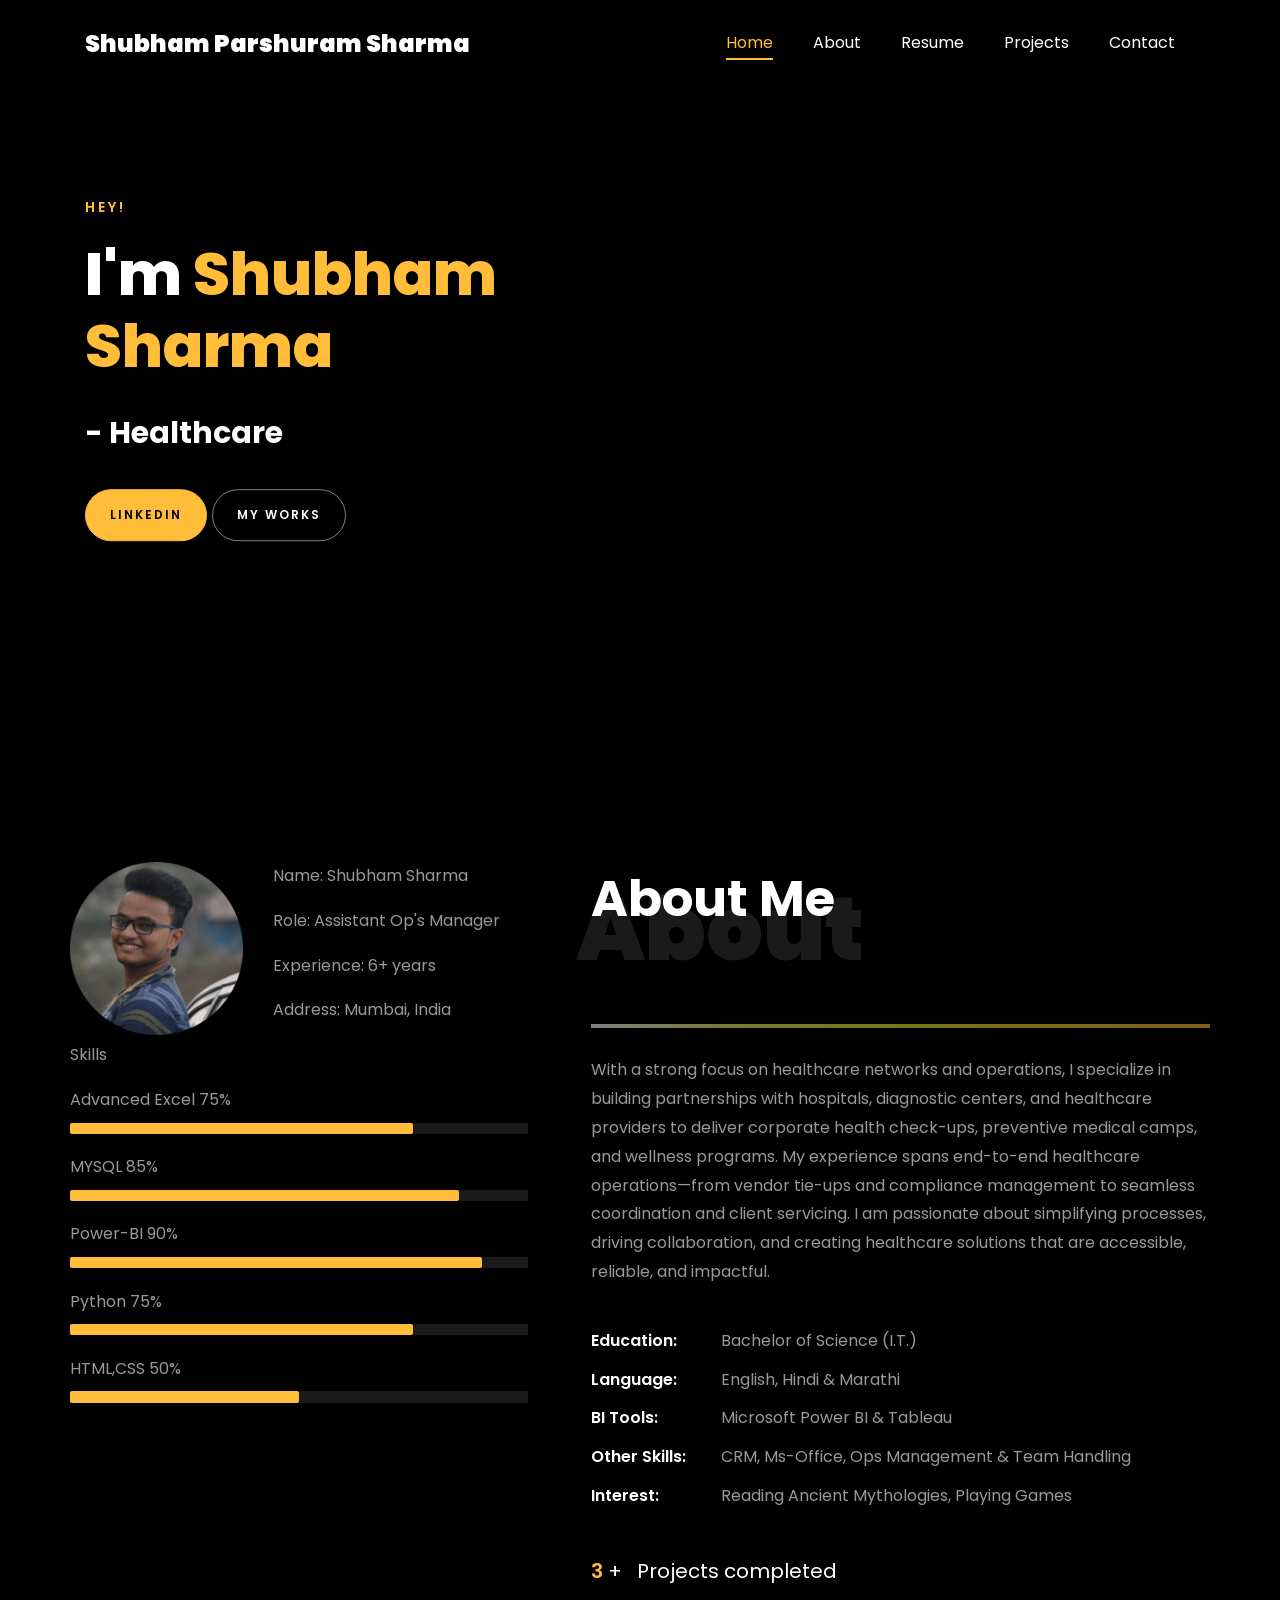
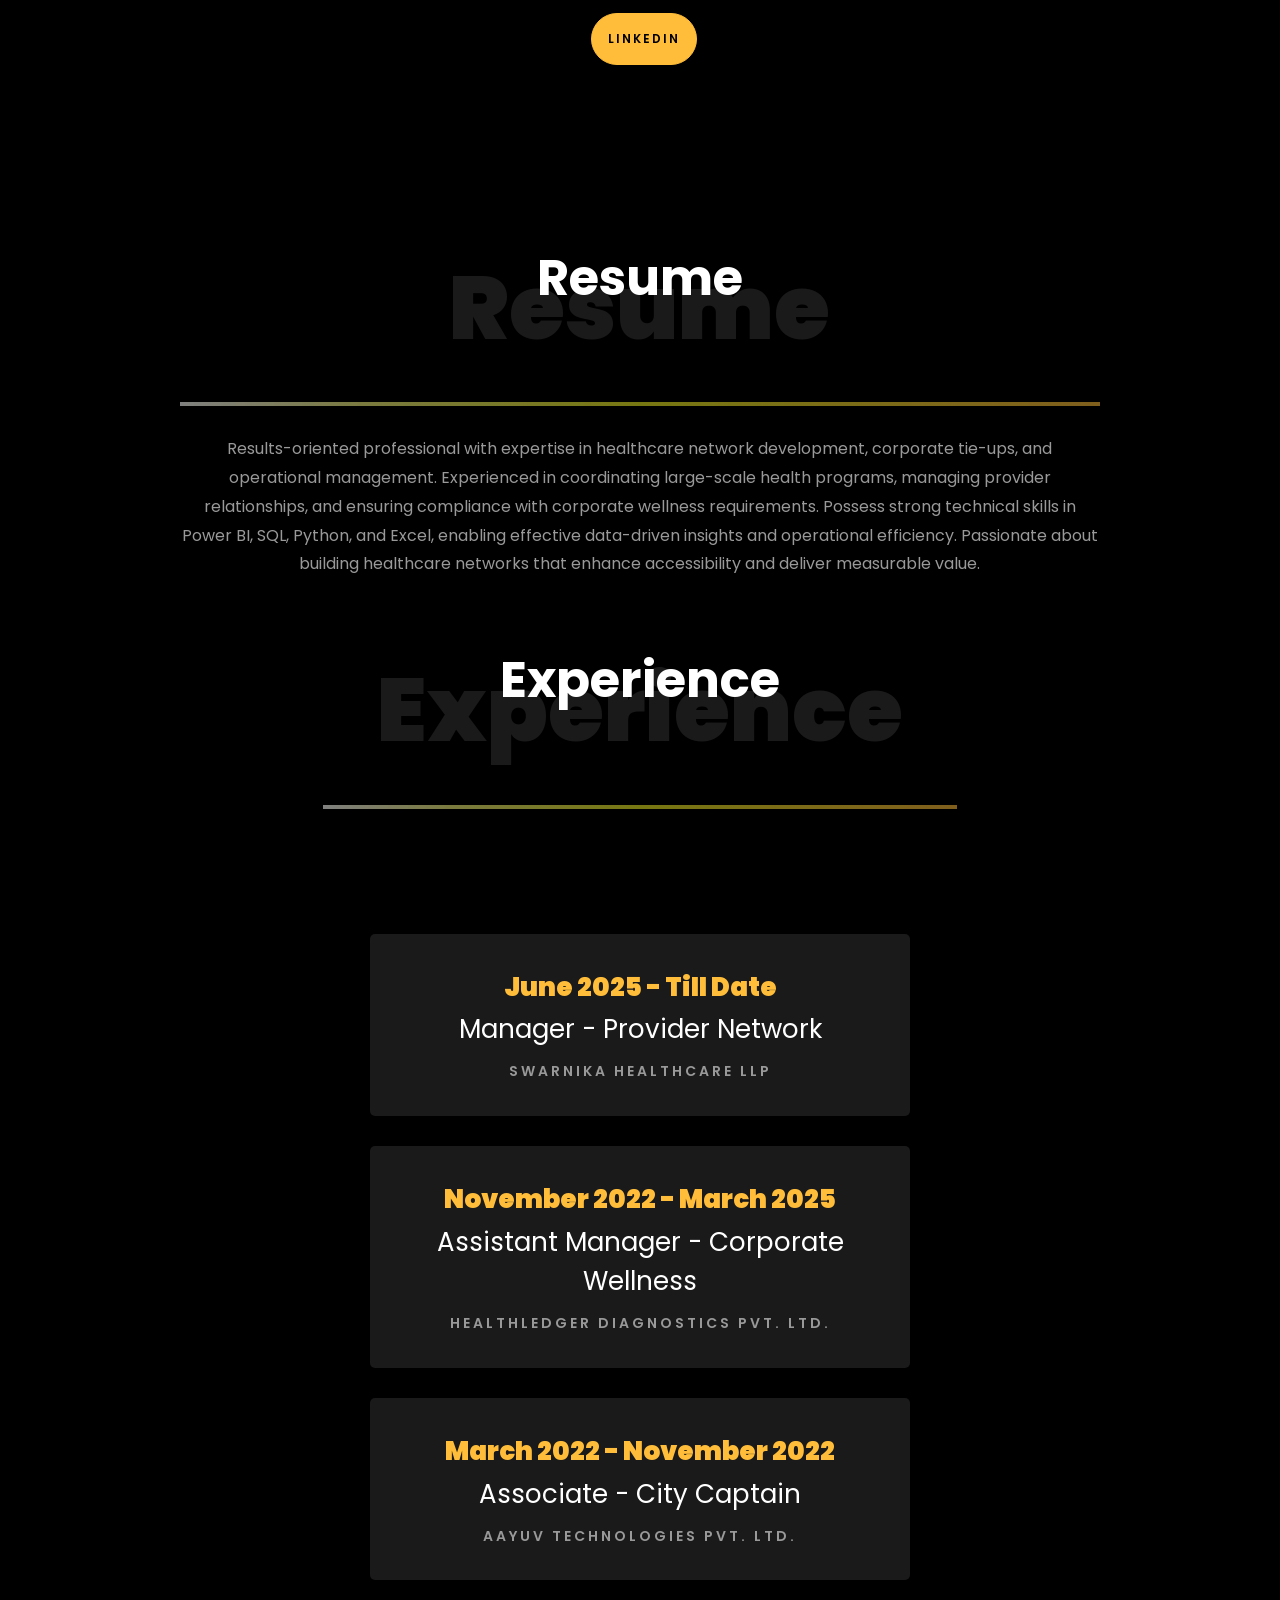
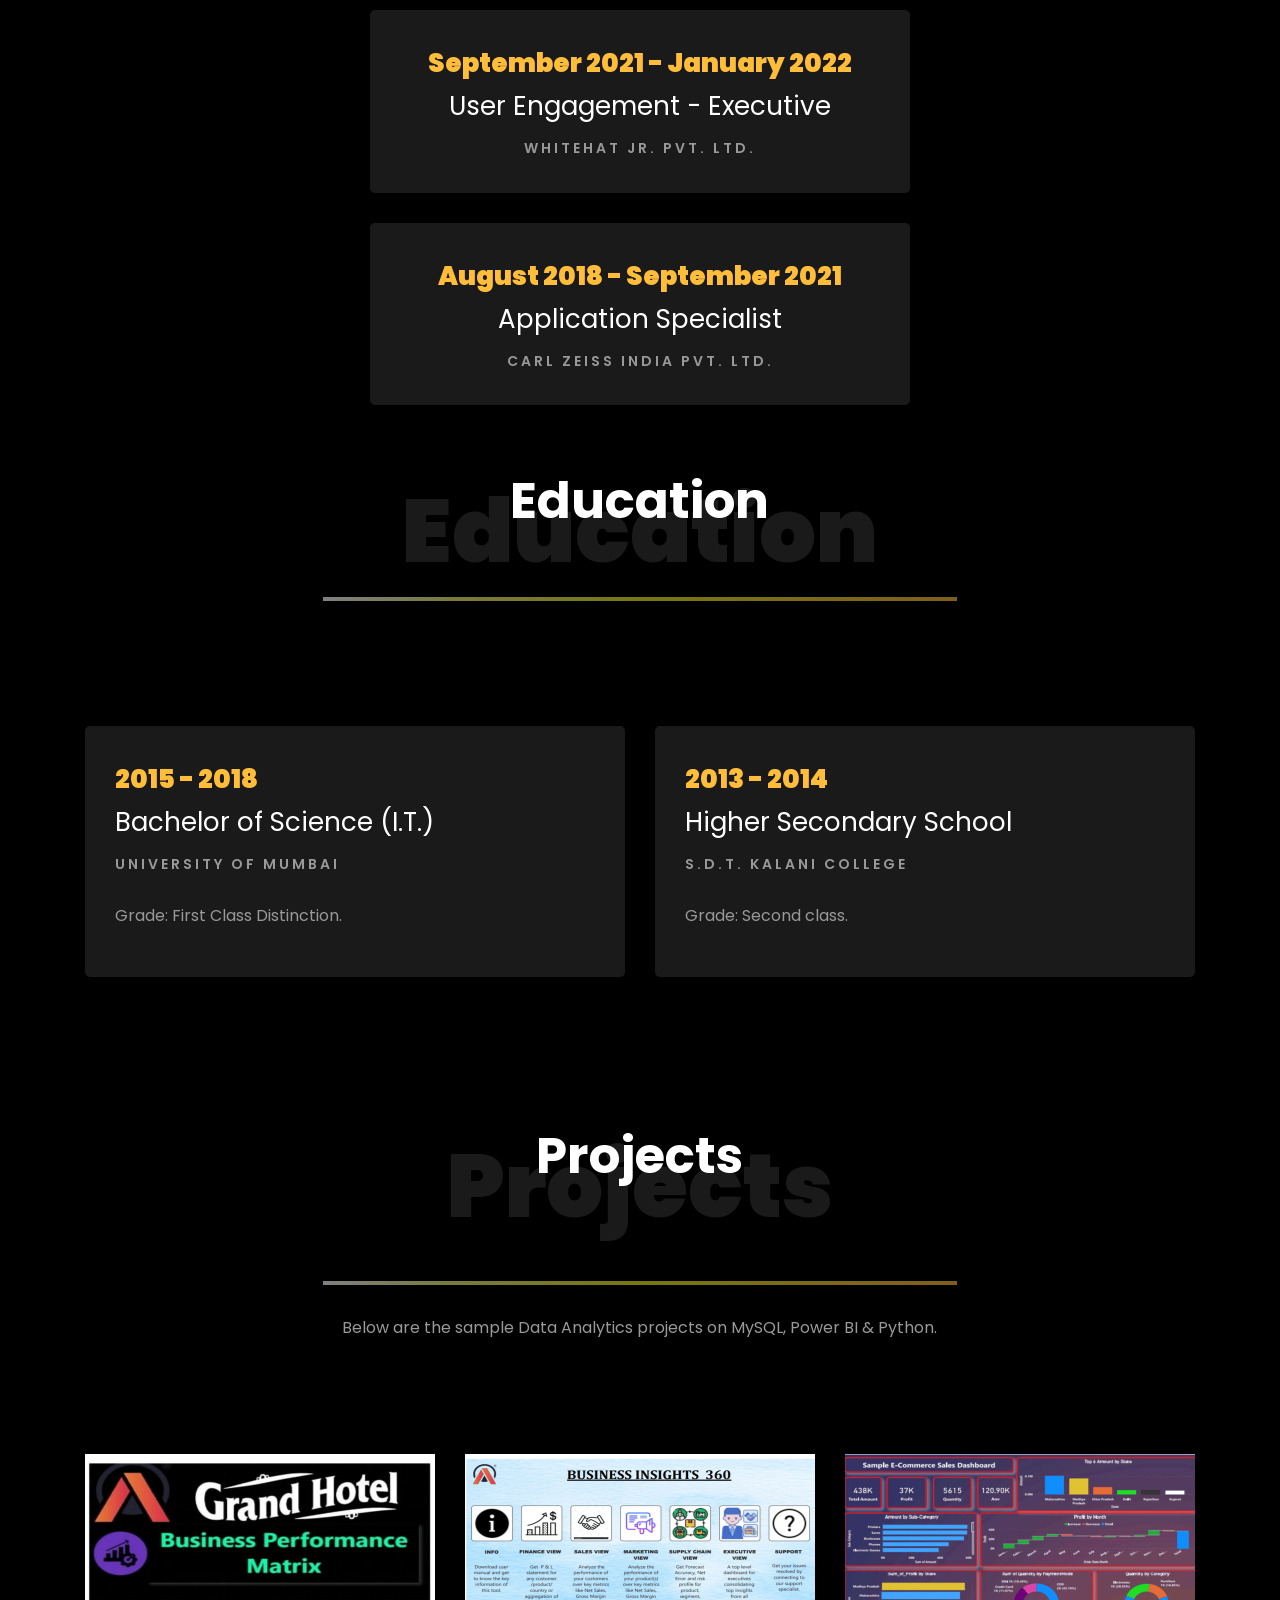
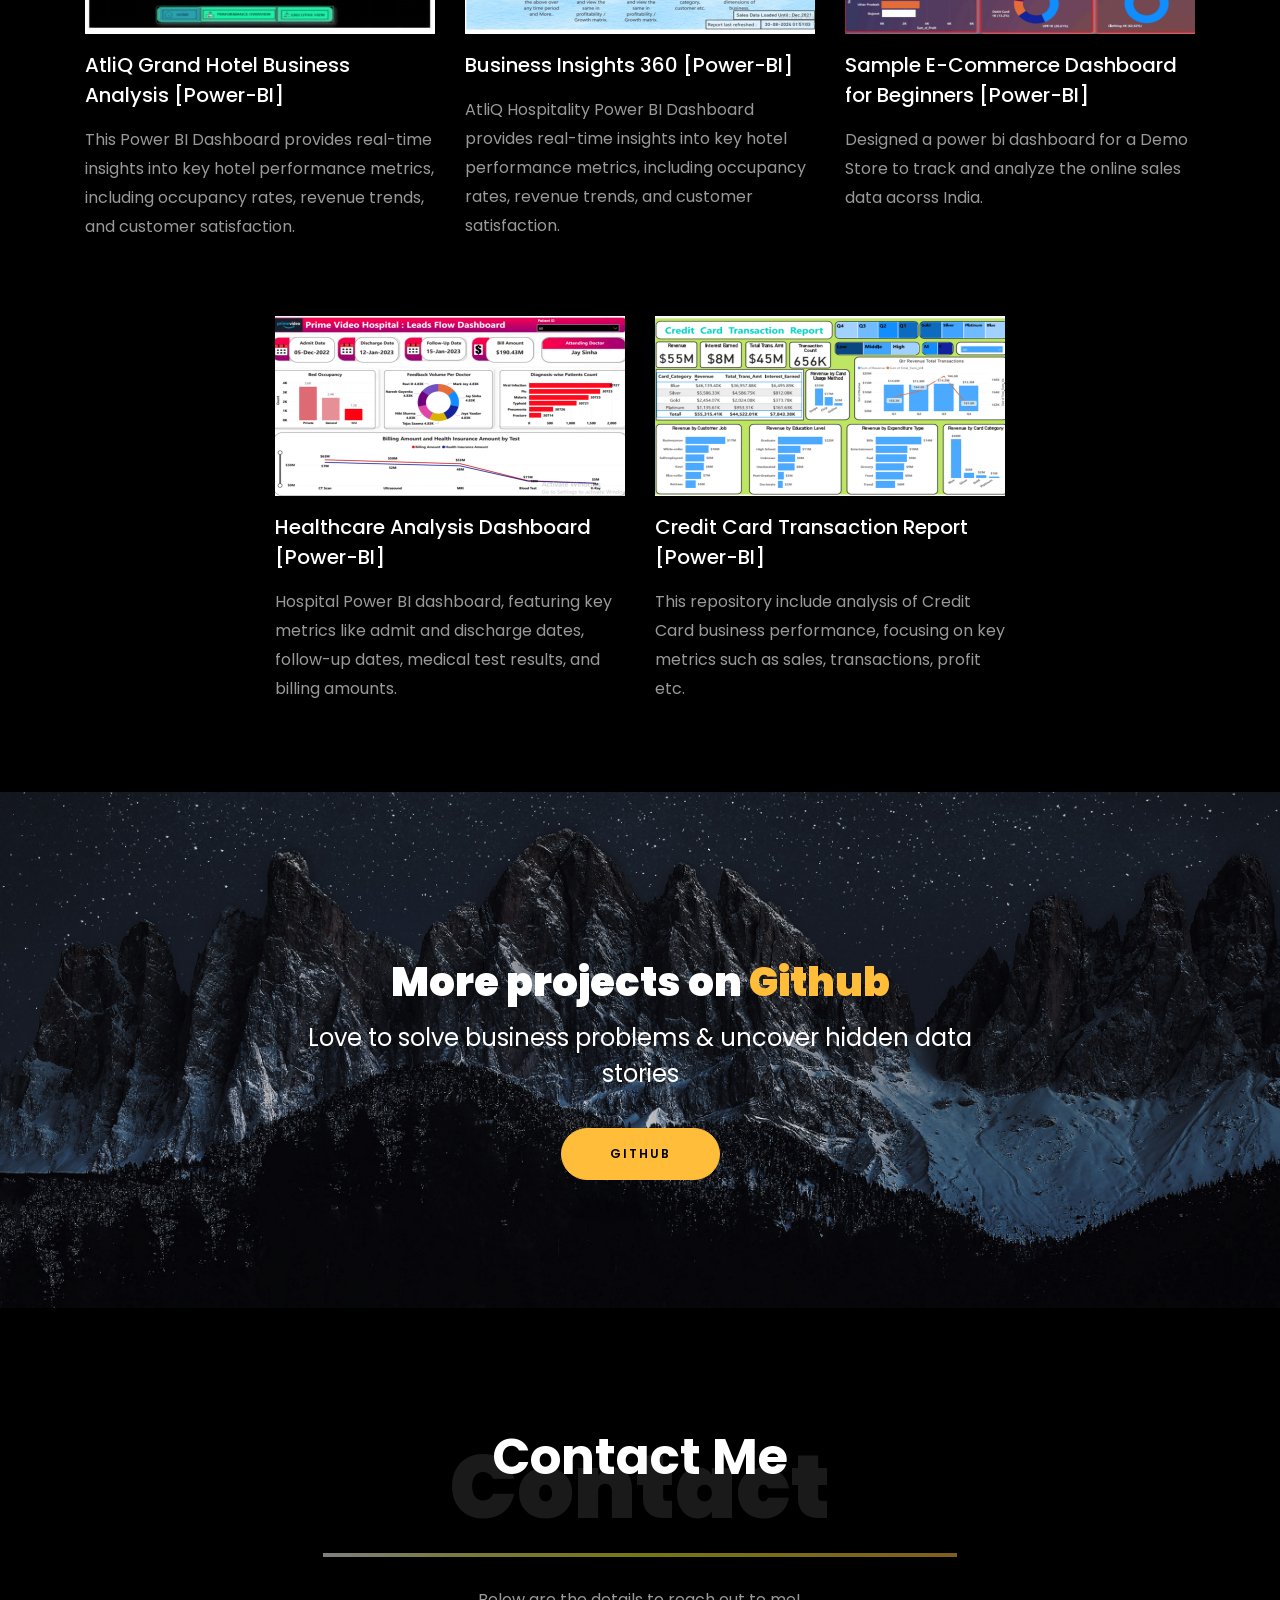
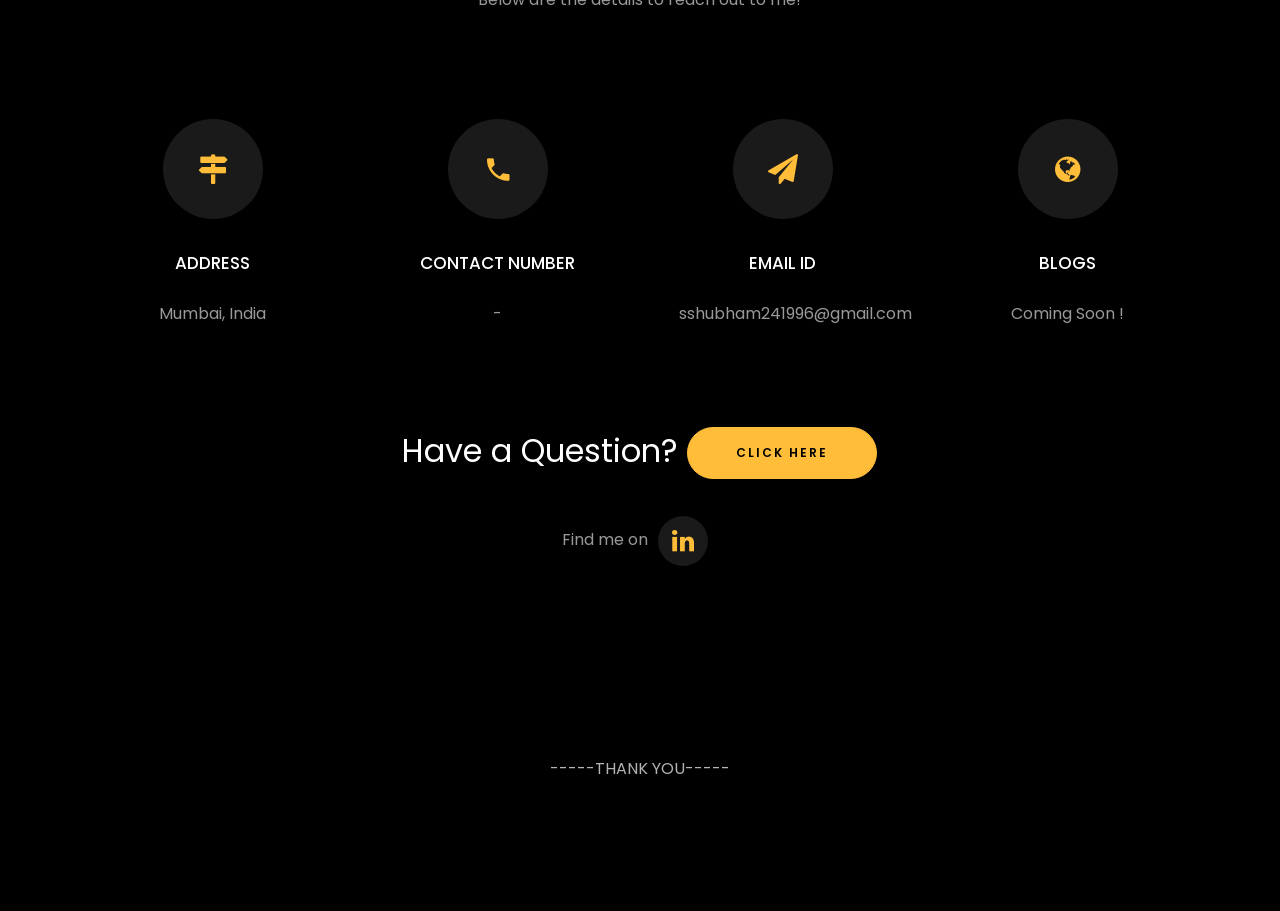
==== commit 56e75fdd: "Update index.html" ====
--- a/index.html
+++ b/index.html
@@ -267,7 +267,10 @@
 								
 								<h1 class="big">About</h1>
 								<h2 class="mb-4">About Me</h2>
-								
+								<br>
+								<br>
+								<div class="underline"></div>
+								<br>
 								<p> With a strong focus on healthcare networks and operations, I specialize in building partnerships with hospitals, diagnostic centers, and healthcare providers to deliver corporate health check-ups, preventive medical camps, and wellness programs.
 
 My experience spans end-to-end healthcare operations—from vendor tie-ups and compliance management to seamless coordination and client servicing.
@@ -321,6 +324,7 @@
           <div class="col-md-7 heading-section text-center ftco-animate">
         <h1 class="big big-2">Experience</h1>
 			  <h2 class="mb-4">Experience</h2>
+			  <br>
 			  <br>
 		  <div class="underline"></div>
       </div>
@@ -600,6 +604,9 @@
           <div class="col-md-7 heading-section text-center ftco-animate">
             <h1 class="big big-2">Contact</h1>
             <h2 class="mb-4">Contact Me</h2>
+			  <br>
+			  <div class="underline"></div>
+			  <br>
             <p>Below are the details to reach out to me!</p>
           </div>
         </div>
@@ -621,7 +628,6 @@
           		</div>
           		 <h3 class="mb-4">Contact Number</h3>
 	             <p>
-<!-- 					 <a href="tel://+91-8767494309">+91-8767494309</a> -->
 				 -
 				 </p> 
 	          </div>
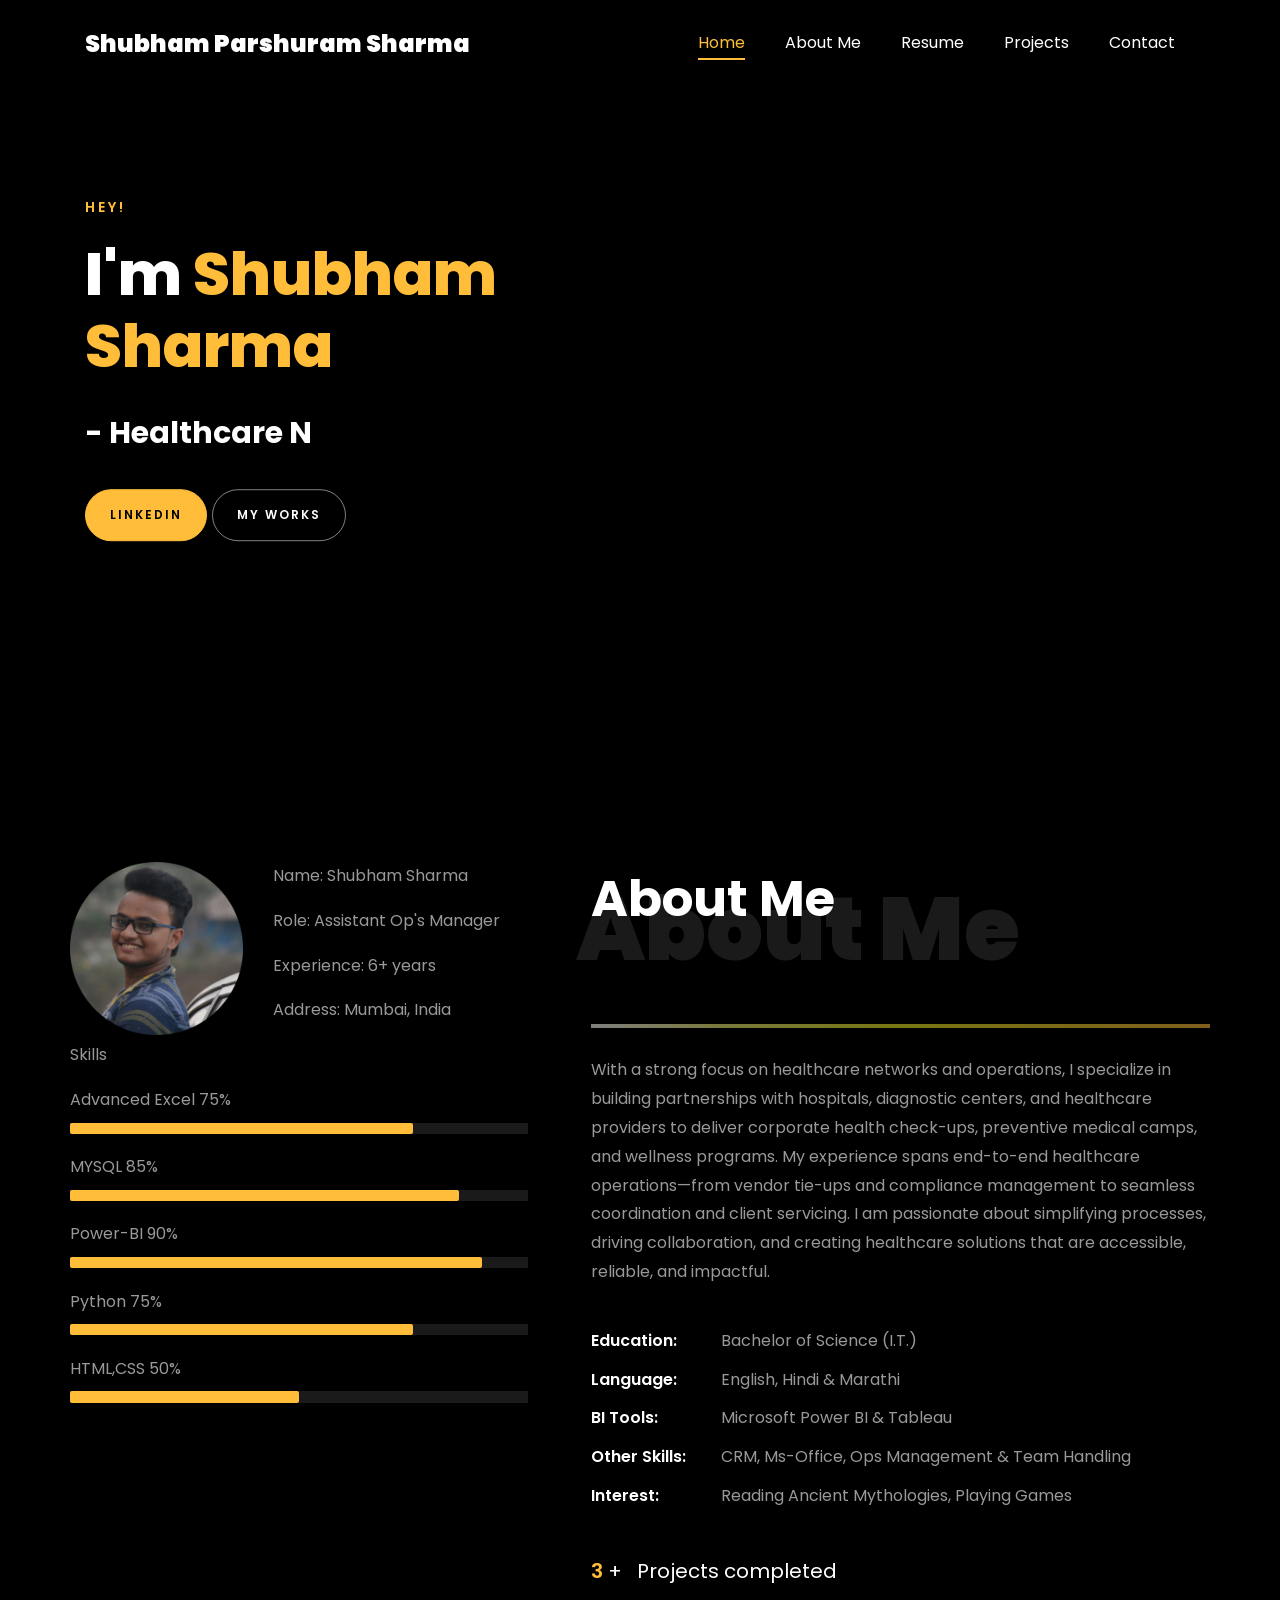
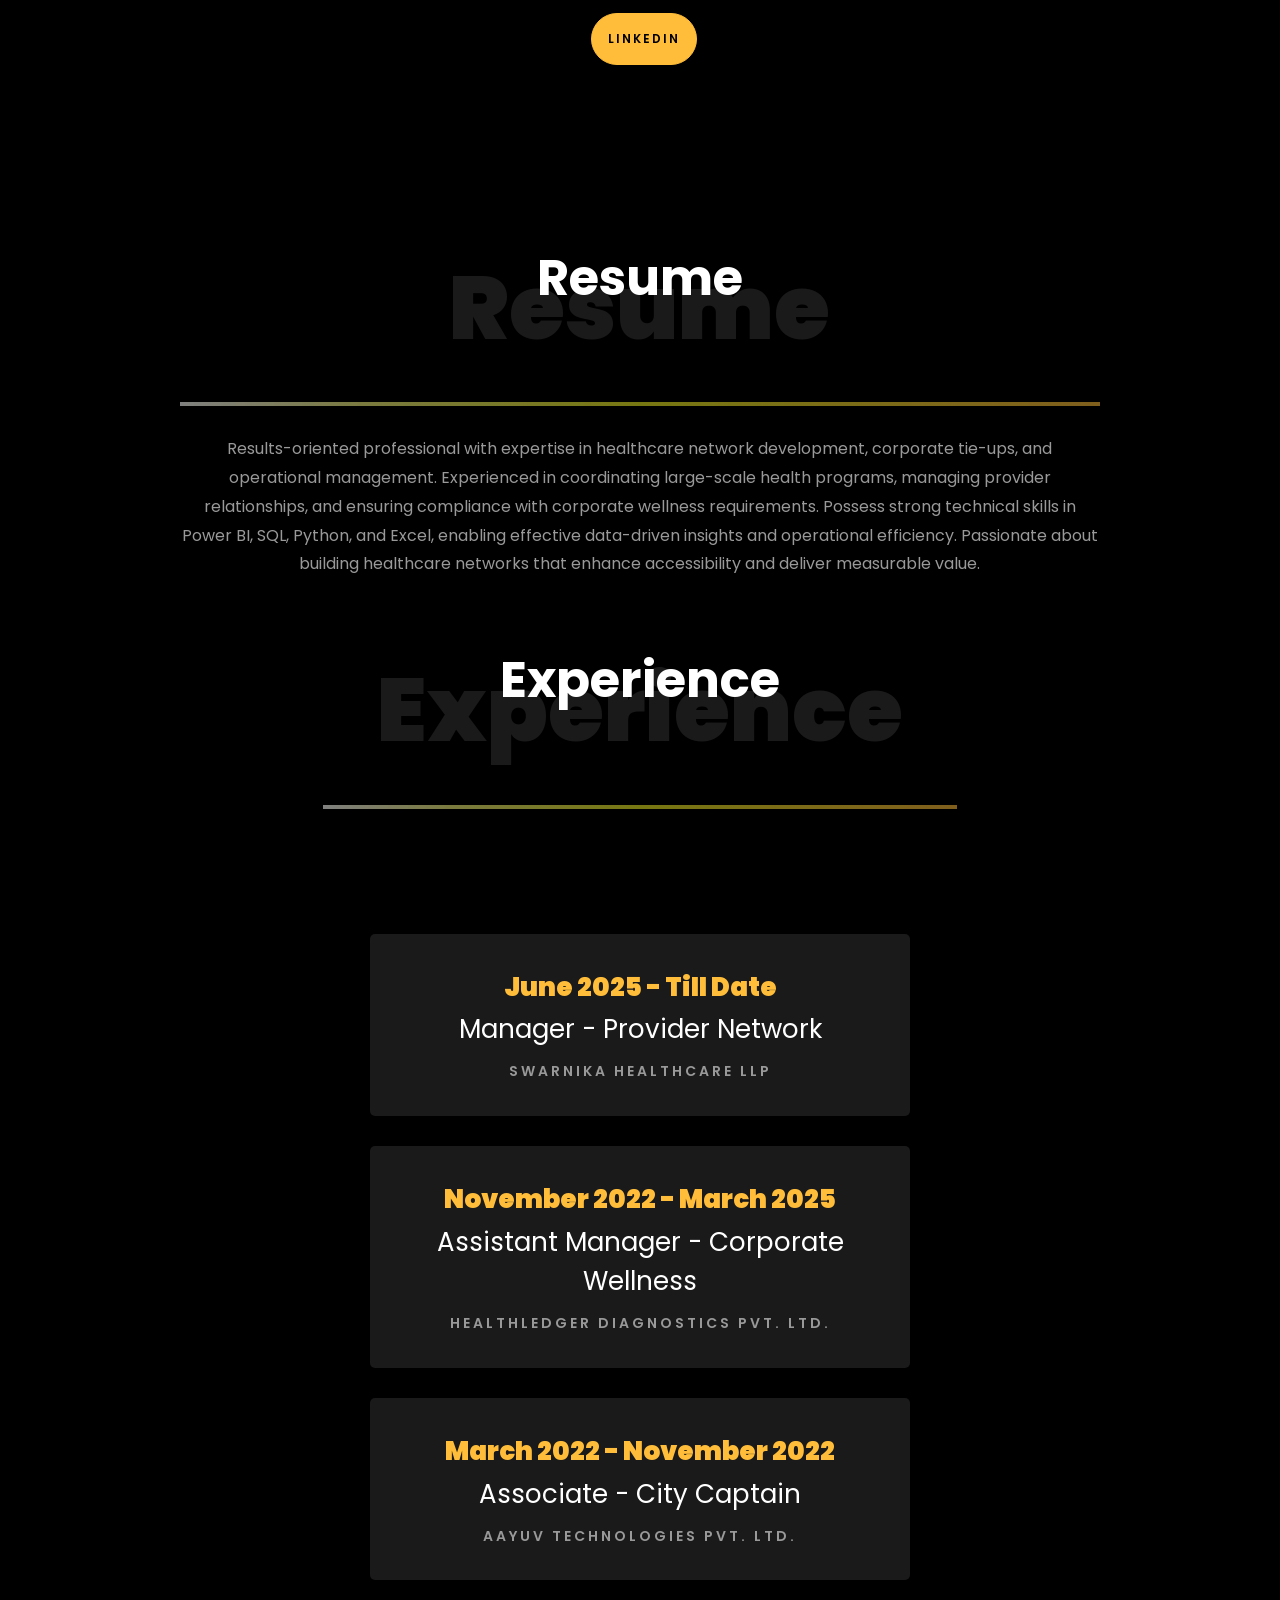
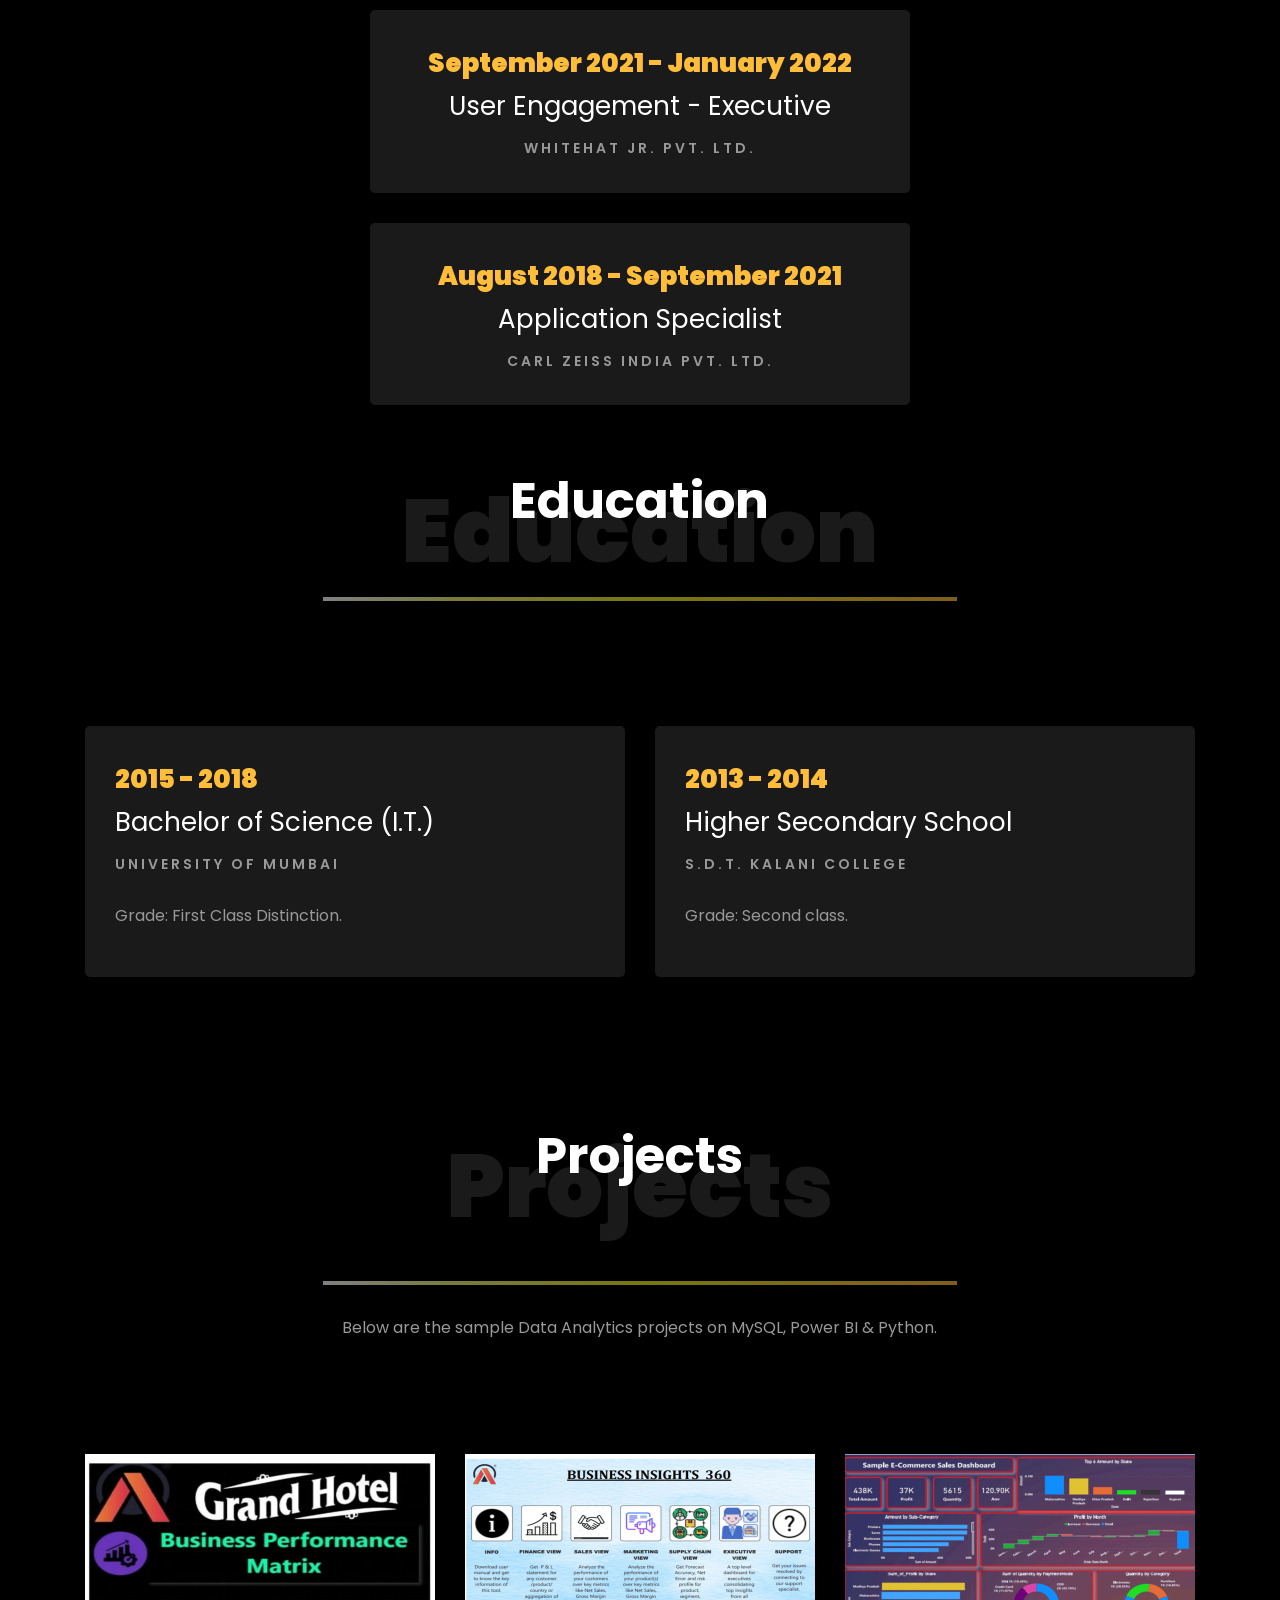
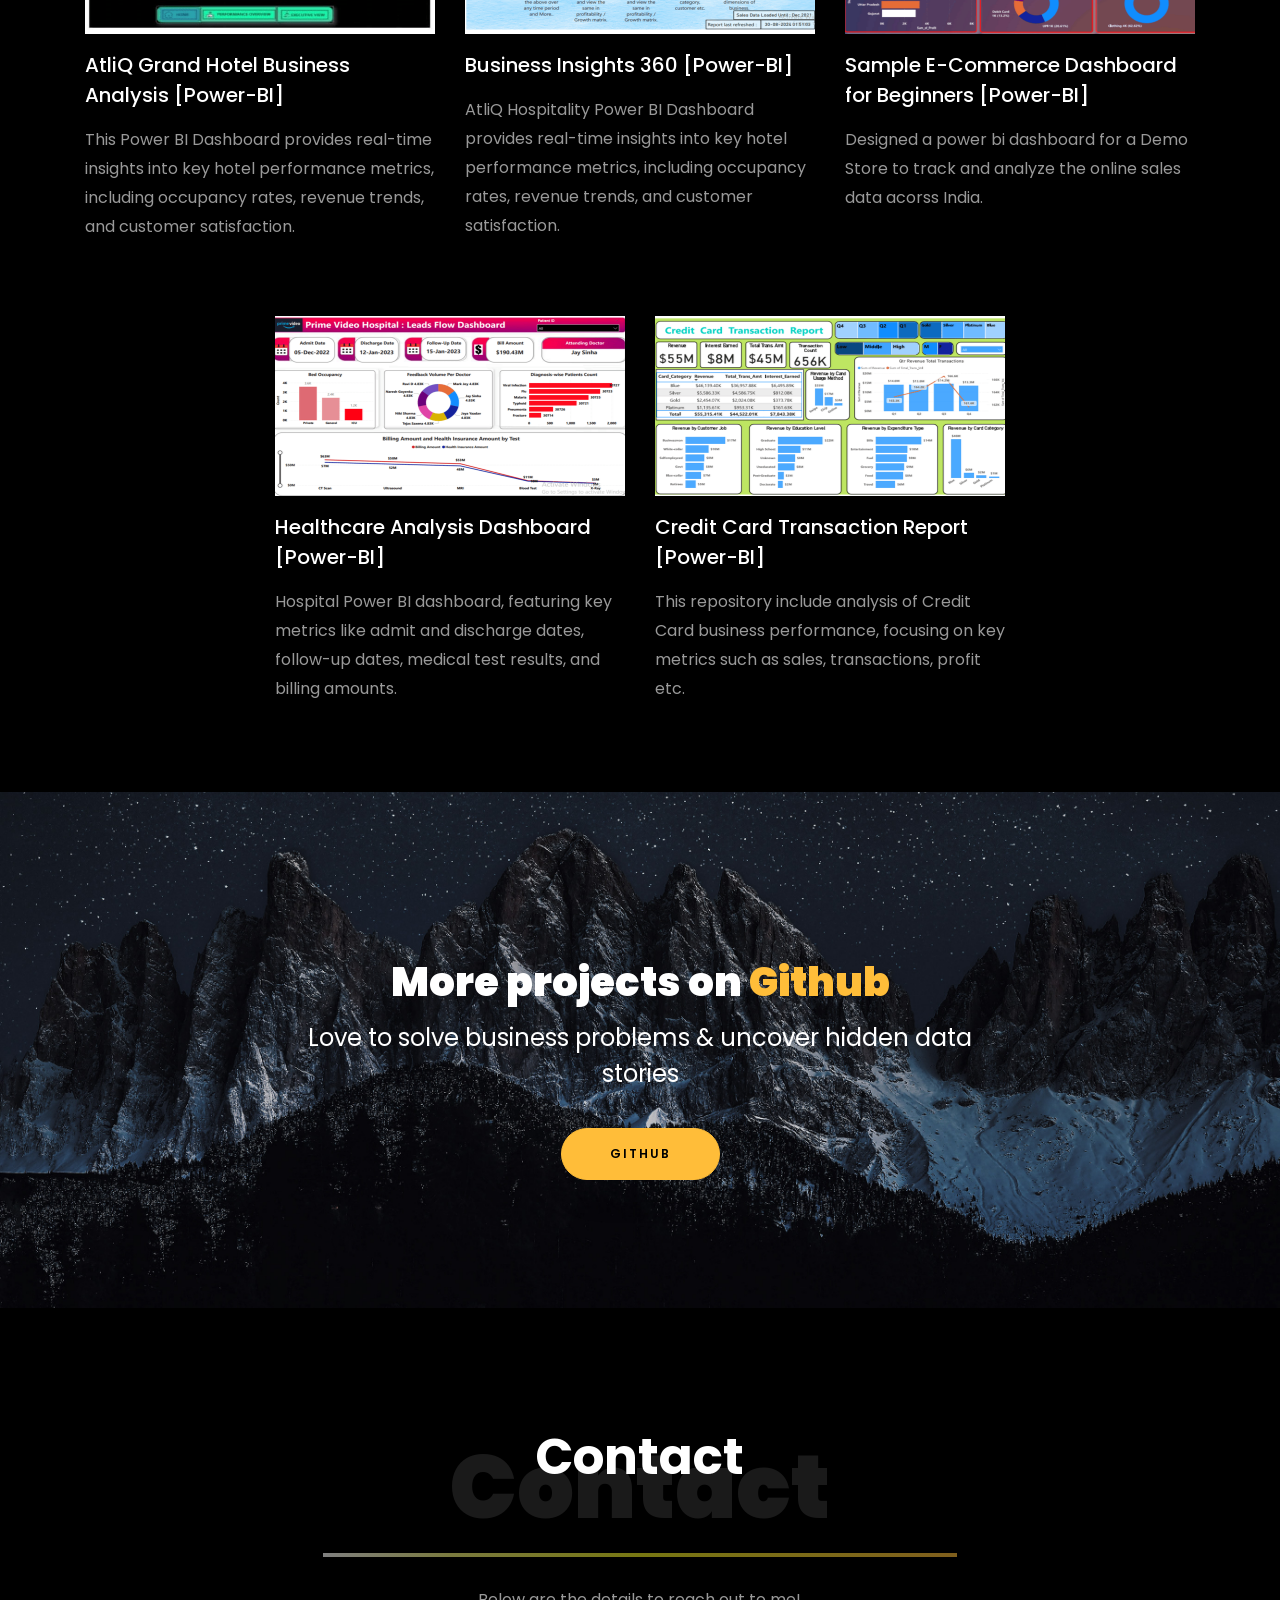
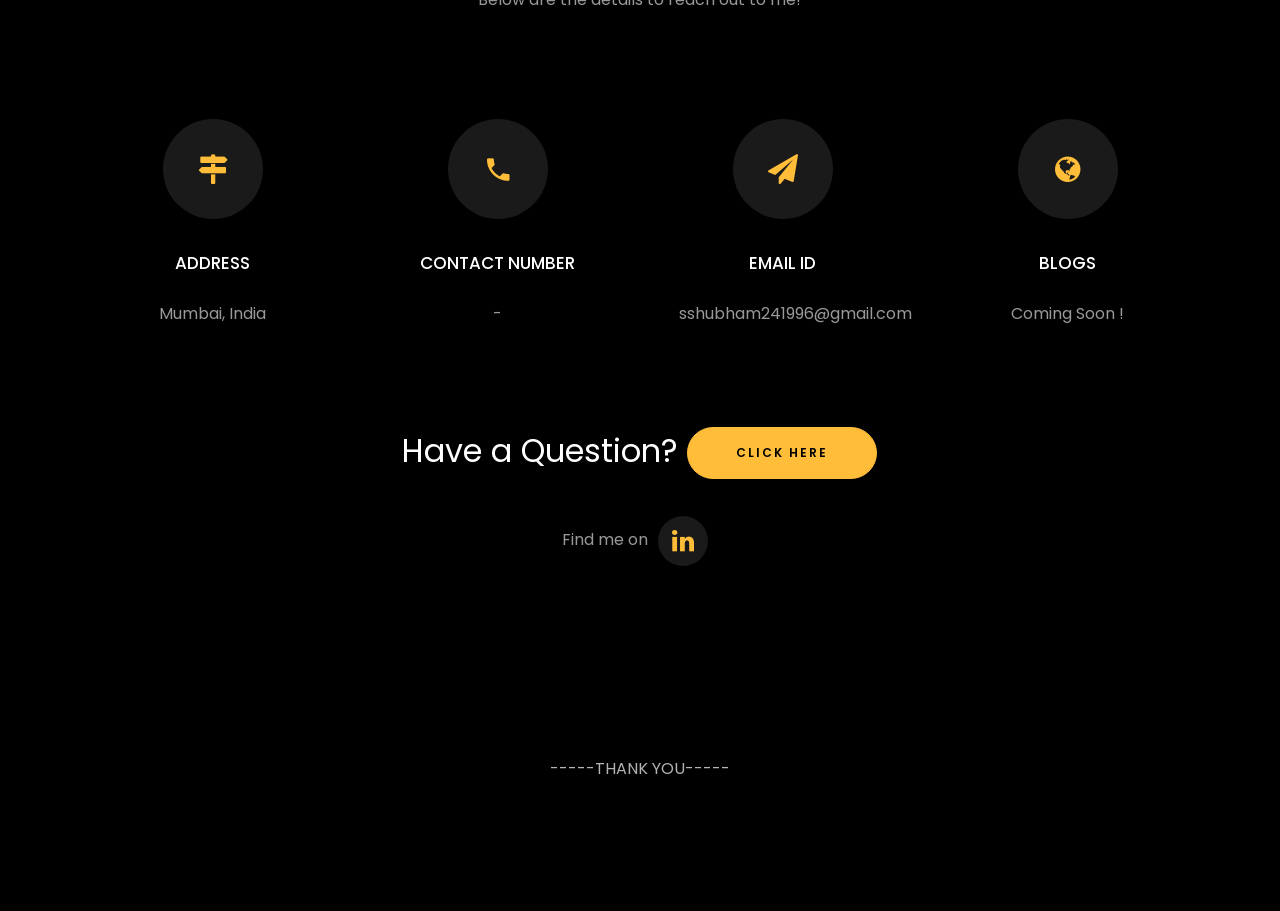
==== commit 5a1f2e34: "Update index.html" ====
--- a/index.html
+++ b/index.html
@@ -127,7 +127,7 @@
 	      <div class="collapse navbar-collapse" id="ftco-nav">
 	        <ul class="navbar-nav nav ml-auto">
 	          <li class="nav-item"><a href="#home-section" class="nav-link"><span>Home</span></a></li>
-	          <li class="nav-item"><a href="#about-section" class="nav-link"><span>About</span></a></li>
+	          <li class="nav-item"><a href="#about-section" class="nav-link"><span>About Me</span></a></li>
 	          <li class="nav-item"><a href="#resume-section" class="nav-link"><span>Resume</span></a></li>
 	          <li class="nav-item"><a href="#project-section" class="nav-link"><span>Projects</span></a></li>
 	          <li class="nav-item"><a href="#contact-section" class="nav-link"><span>Contact</span></a></li>
@@ -265,7 +265,7 @@
 						<div class="row justify-content-start pb-3">
 							<div class="col-md-12 heading-section ftco-animate">
 								
-								<h1 class="big">About</h1>
+								<h1 class="big">About Me</h1>
 								<h2 class="mb-4">About Me</h2>
 								<br>
 								<br>
@@ -603,7 +603,7 @@
       	<div class="row justify-content-center mb-5 pb-3">
           <div class="col-md-7 heading-section text-center ftco-animate">
             <h1 class="big big-2">Contact</h1>
-            <h2 class="mb-4">Contact Me</h2>
+            <h2 class="mb-4">Contact</h2>
 			  <br>
 			  <div class="underline"></div>
 			  <br>
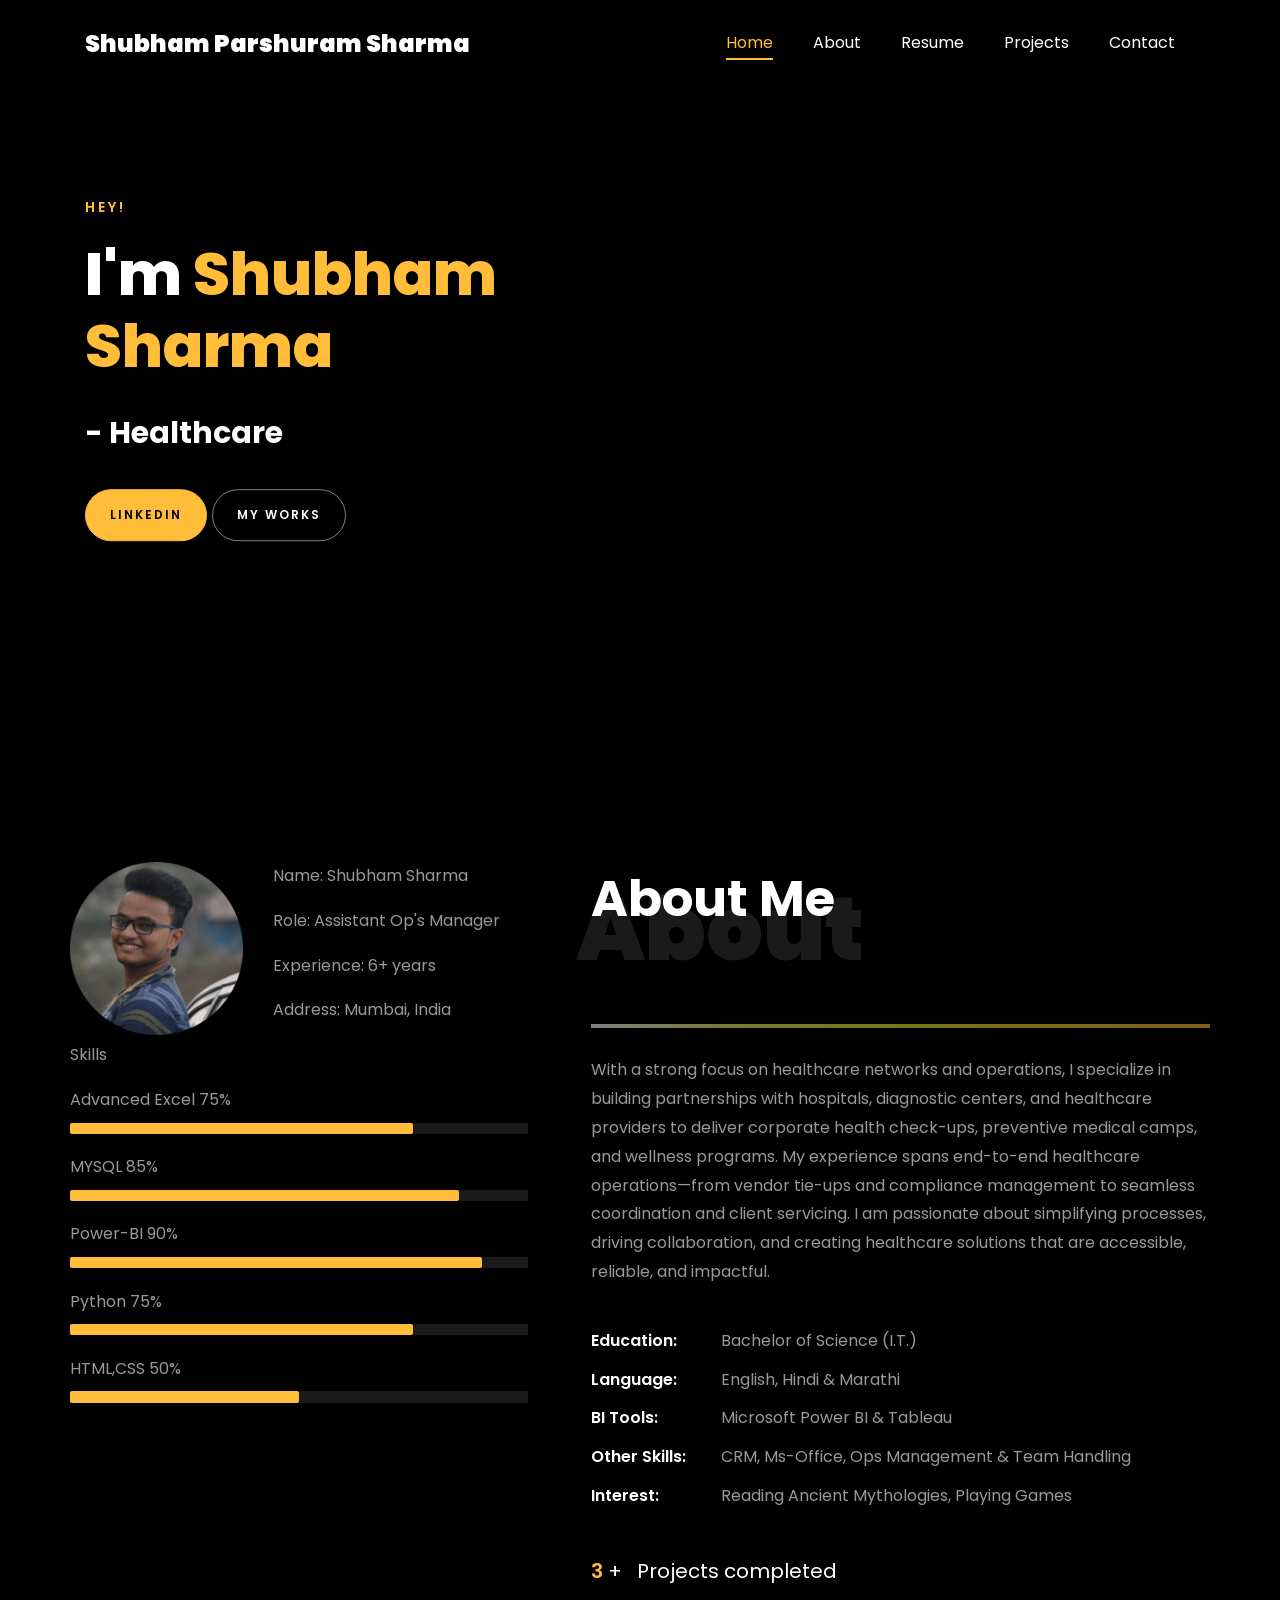
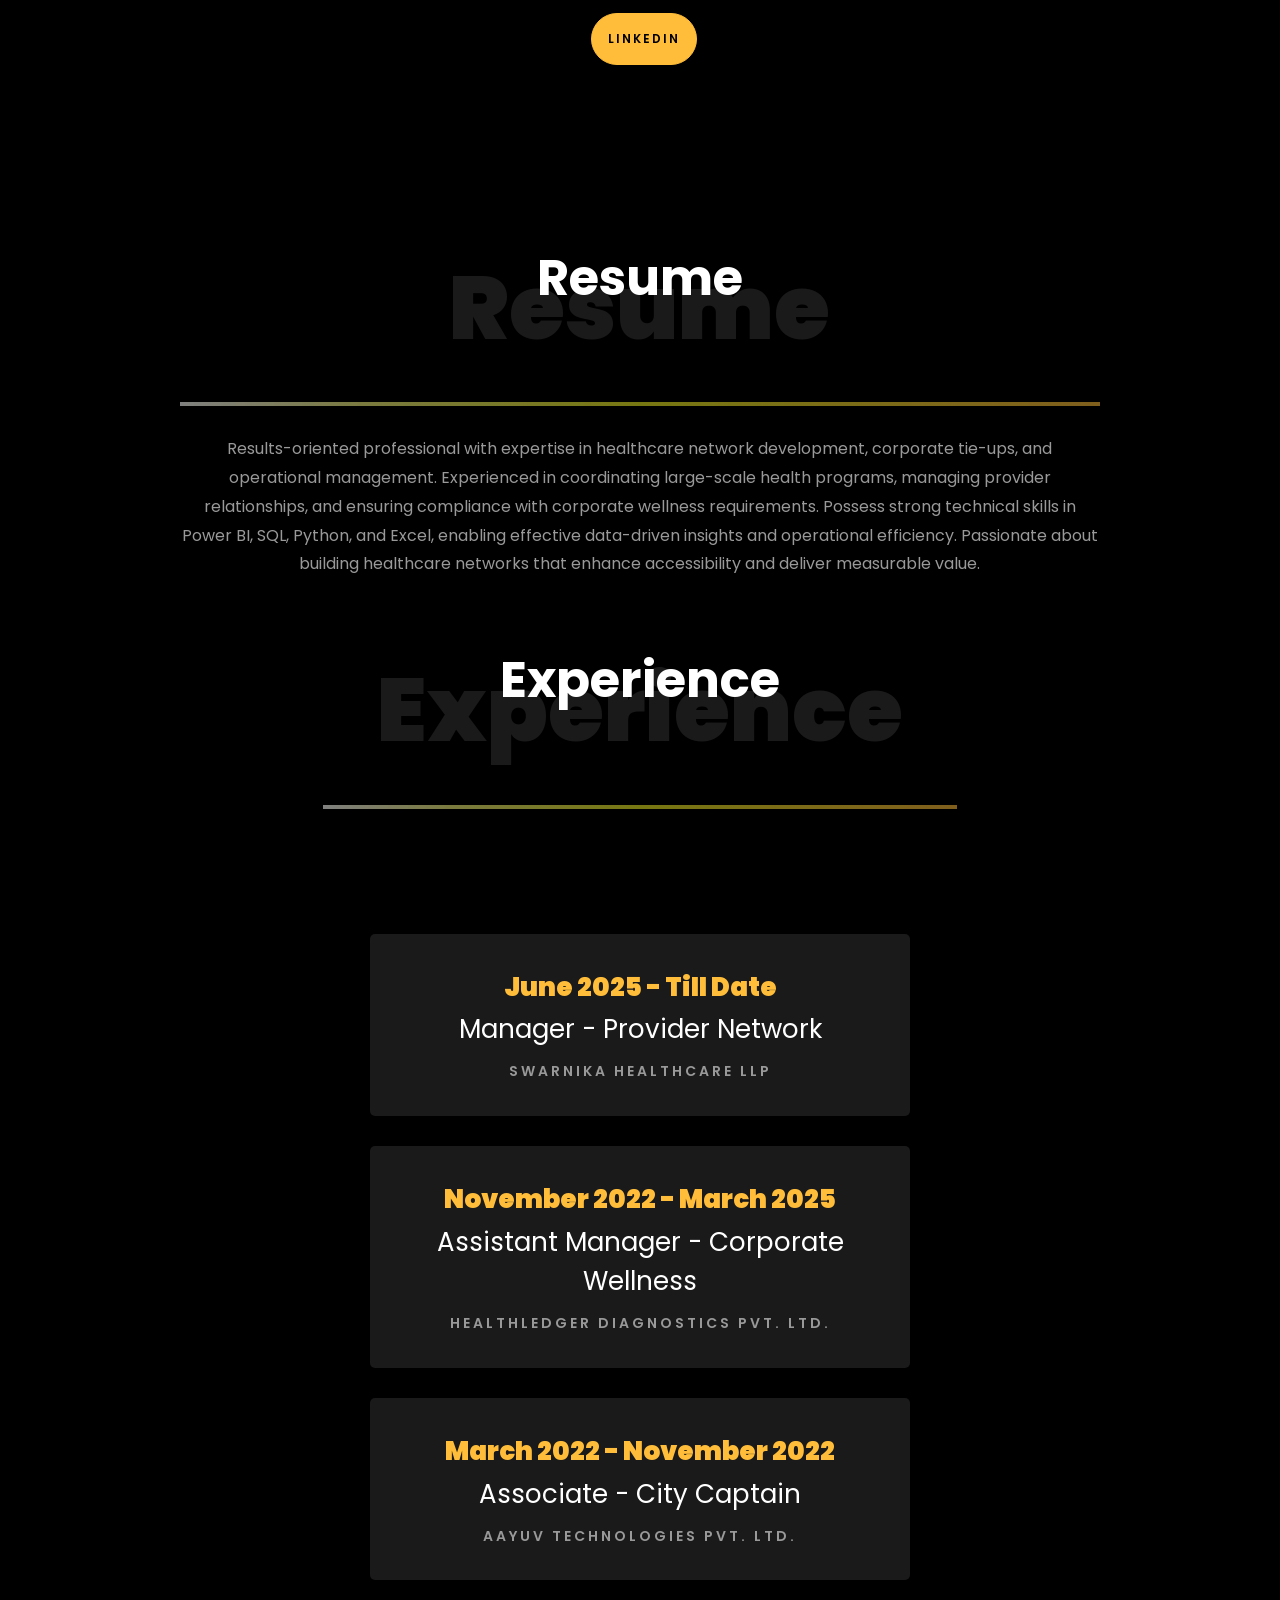
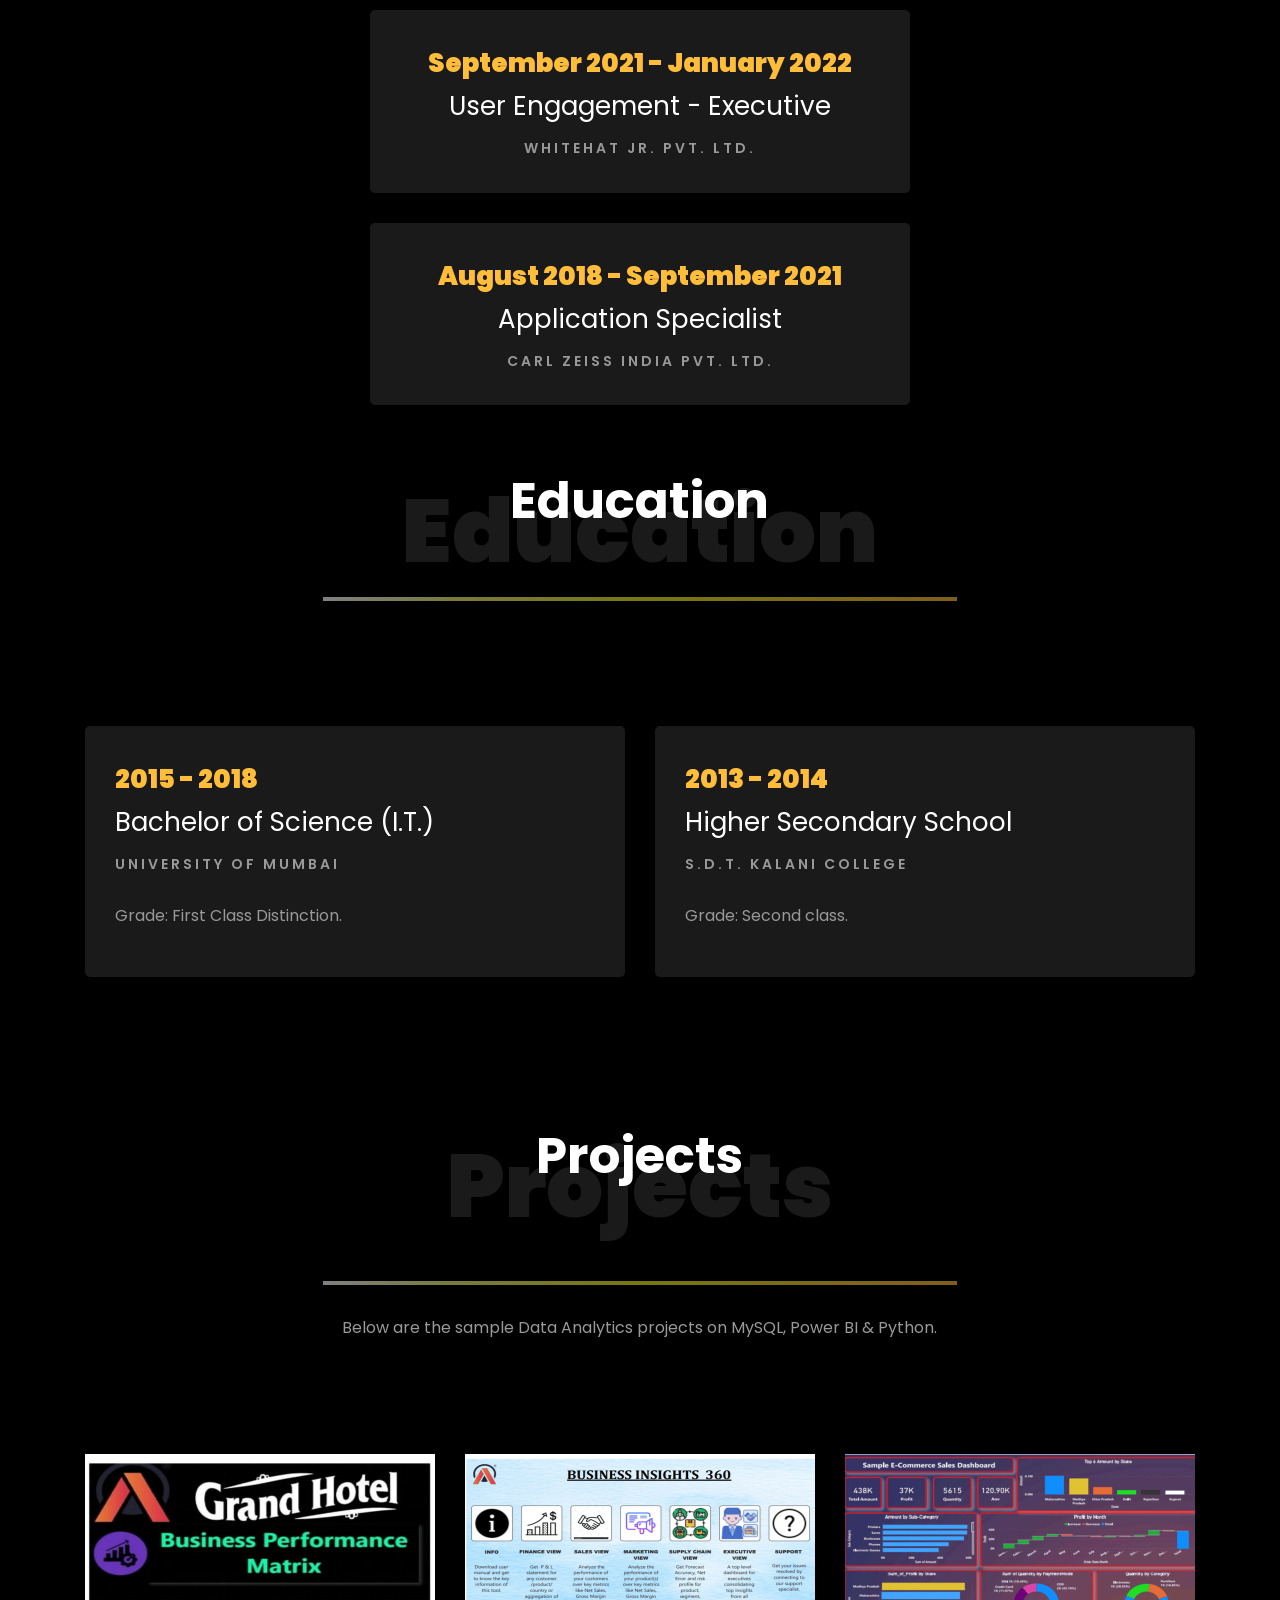
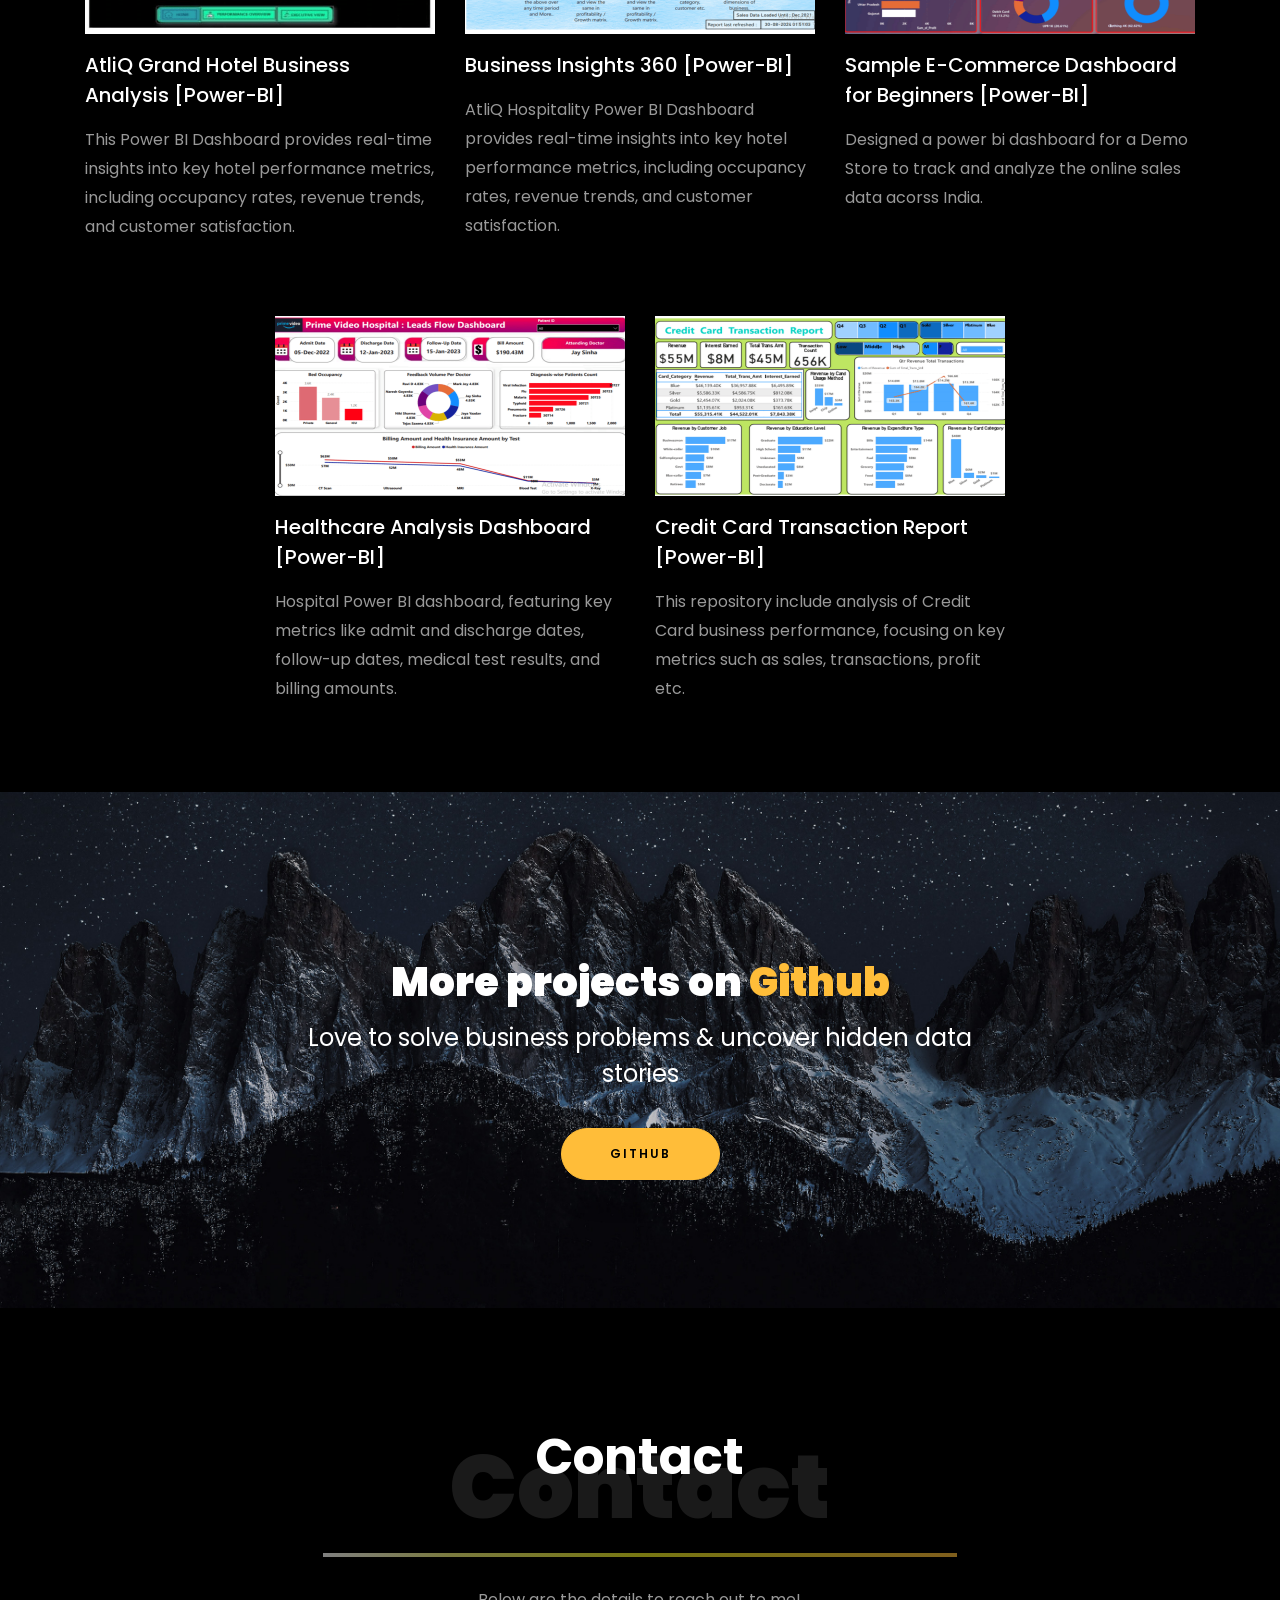
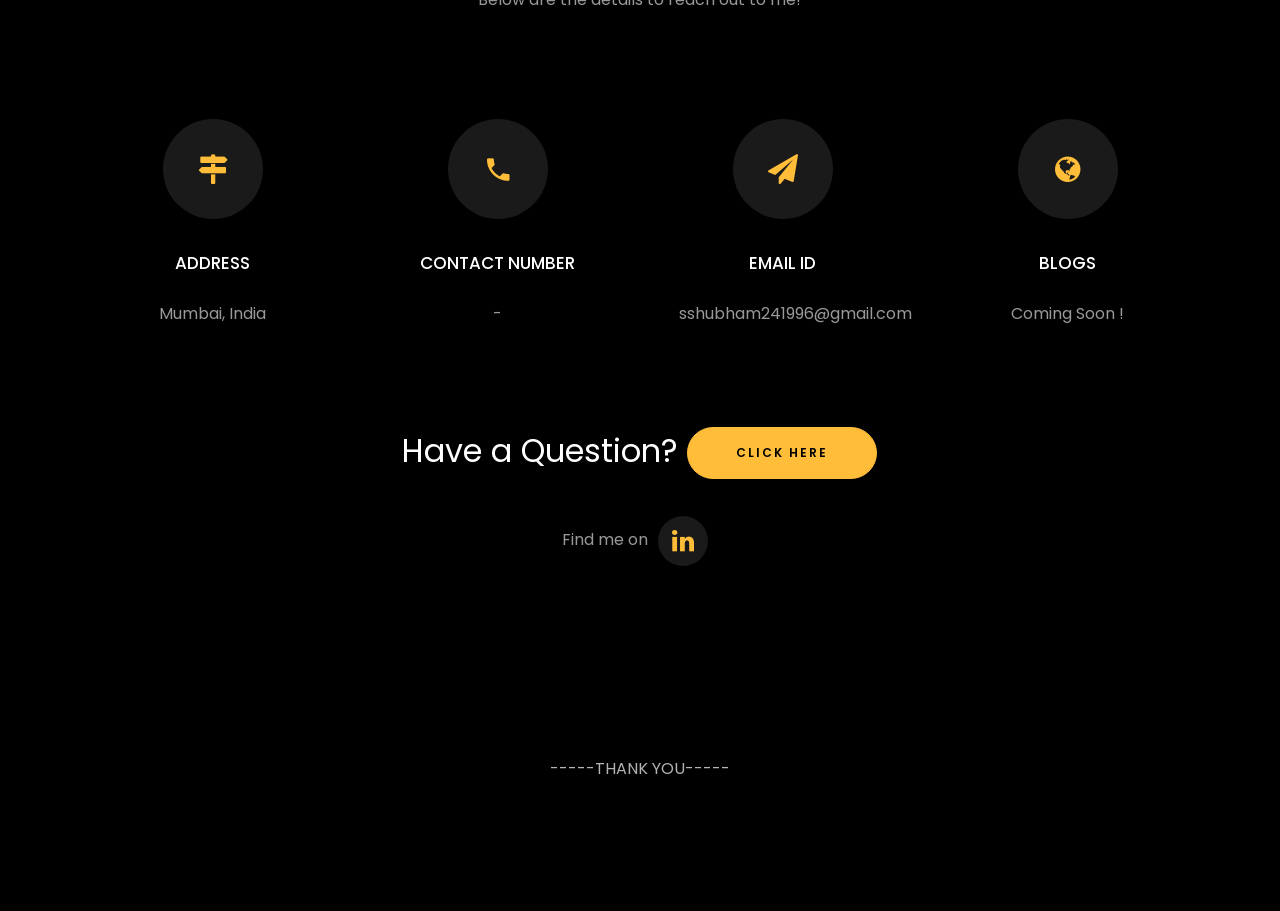
==== commit dcd93d83: "Update index.html" ====
--- a/index.html
+++ b/index.html
@@ -127,7 +127,7 @@
 	      <div class="collapse navbar-collapse" id="ftco-nav">
 	        <ul class="navbar-nav nav ml-auto">
 	          <li class="nav-item"><a href="#home-section" class="nav-link"><span>Home</span></a></li>
-	          <li class="nav-item"><a href="#about-section" class="nav-link"><span>About Me</span></a></li>
+	          <li class="nav-item"><a href="#about-section" class="nav-link"><span>About</span></a></li>
 	          <li class="nav-item"><a href="#resume-section" class="nav-link"><span>Resume</span></a></li>
 	          <li class="nav-item"><a href="#project-section" class="nav-link"><span>Projects</span></a></li>
 	          <li class="nav-item"><a href="#contact-section" class="nav-link"><span>Contact</span></a></li>
@@ -265,7 +265,7 @@
 						<div class="row justify-content-start pb-3">
 							<div class="col-md-12 heading-section ftco-animate">
 								
-								<h1 class="big">About Me</h1>
+								<h1 class="big">About</h1>
 								<h2 class="mb-4">About Me</h2>
 								<br>
 								<br>
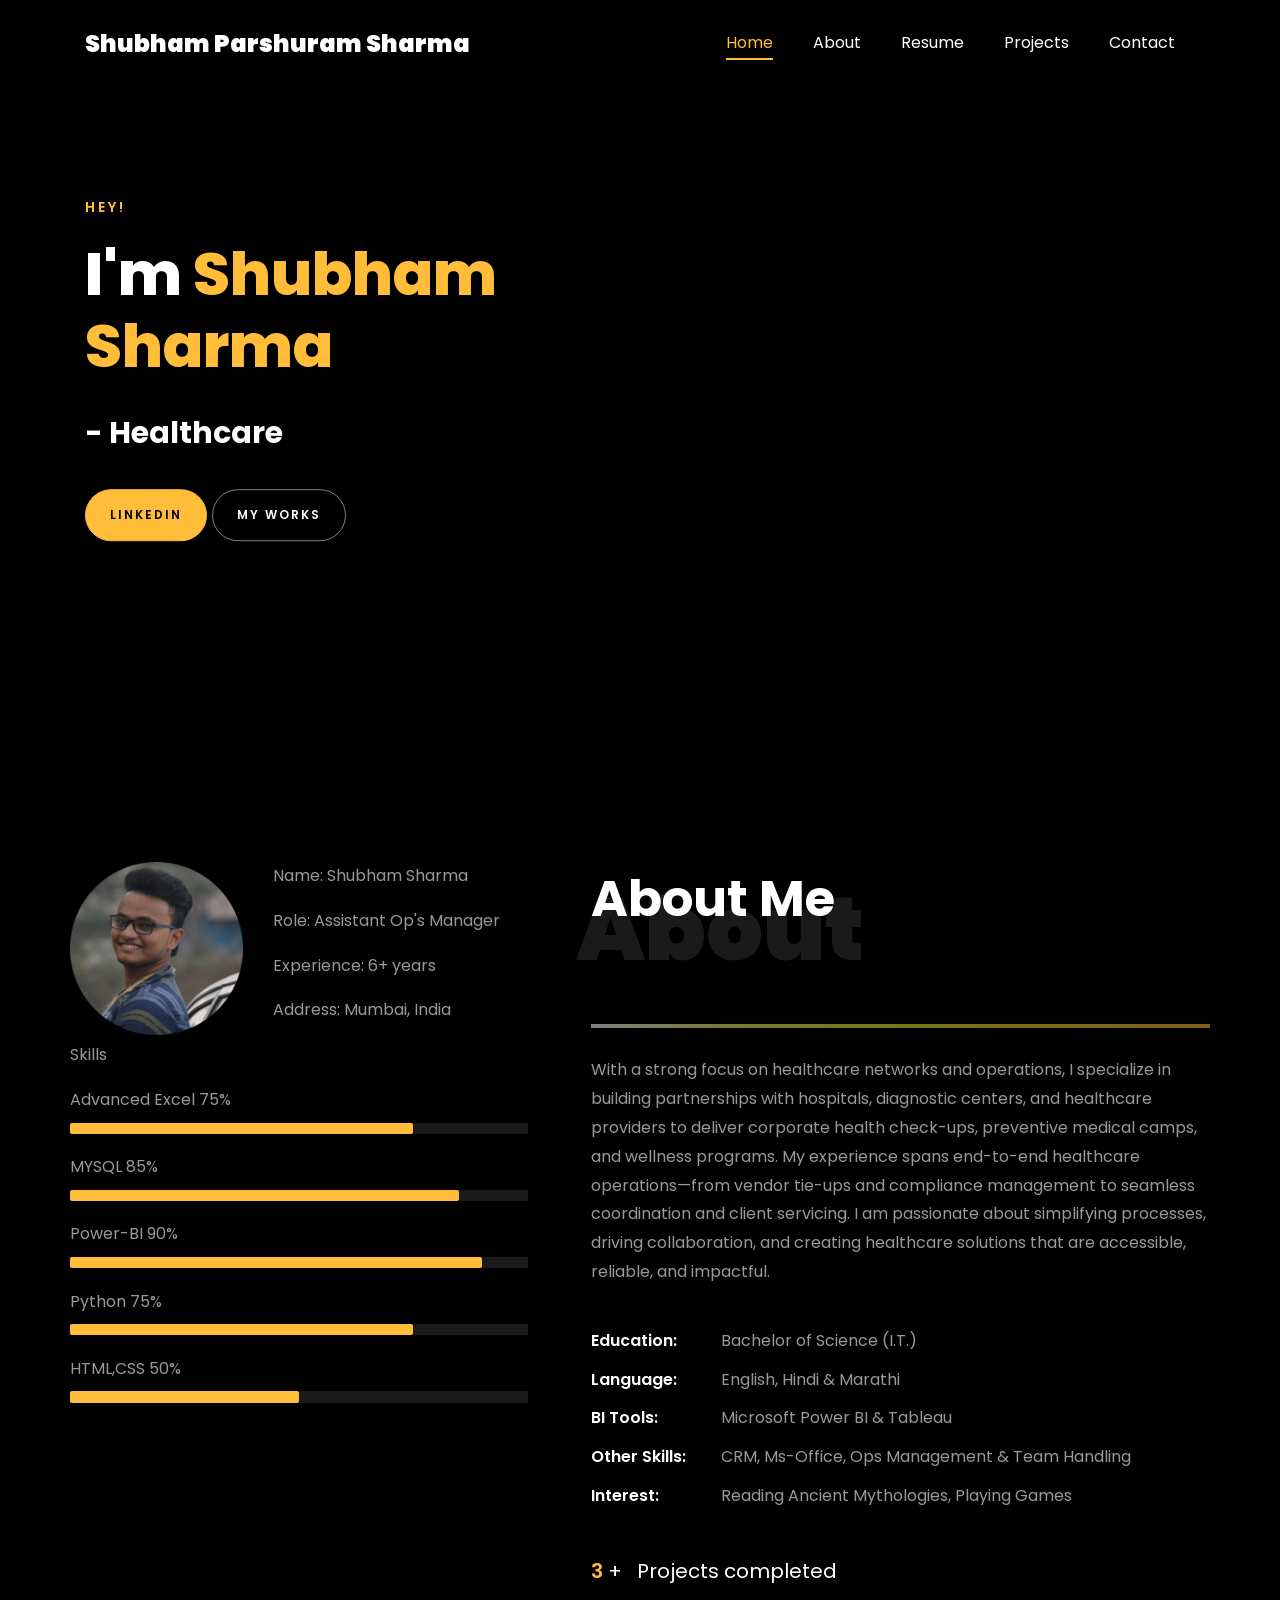
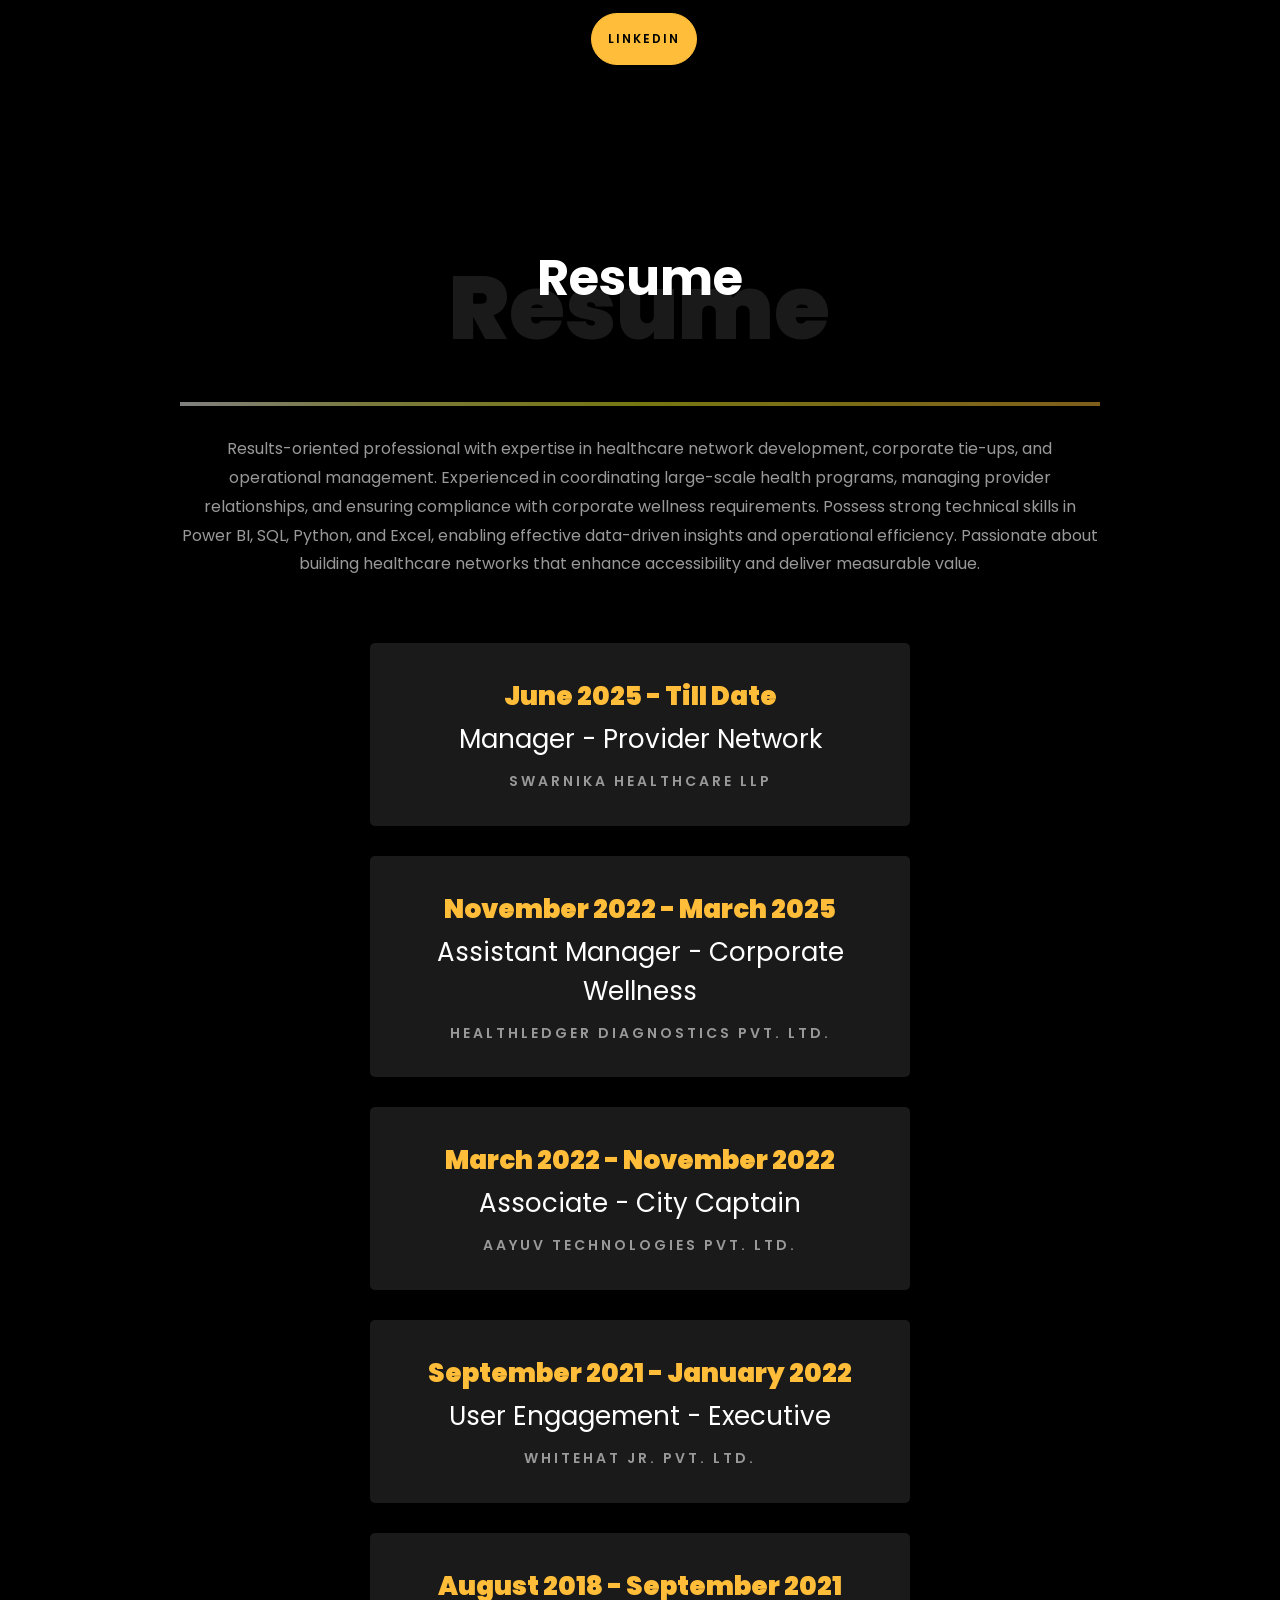
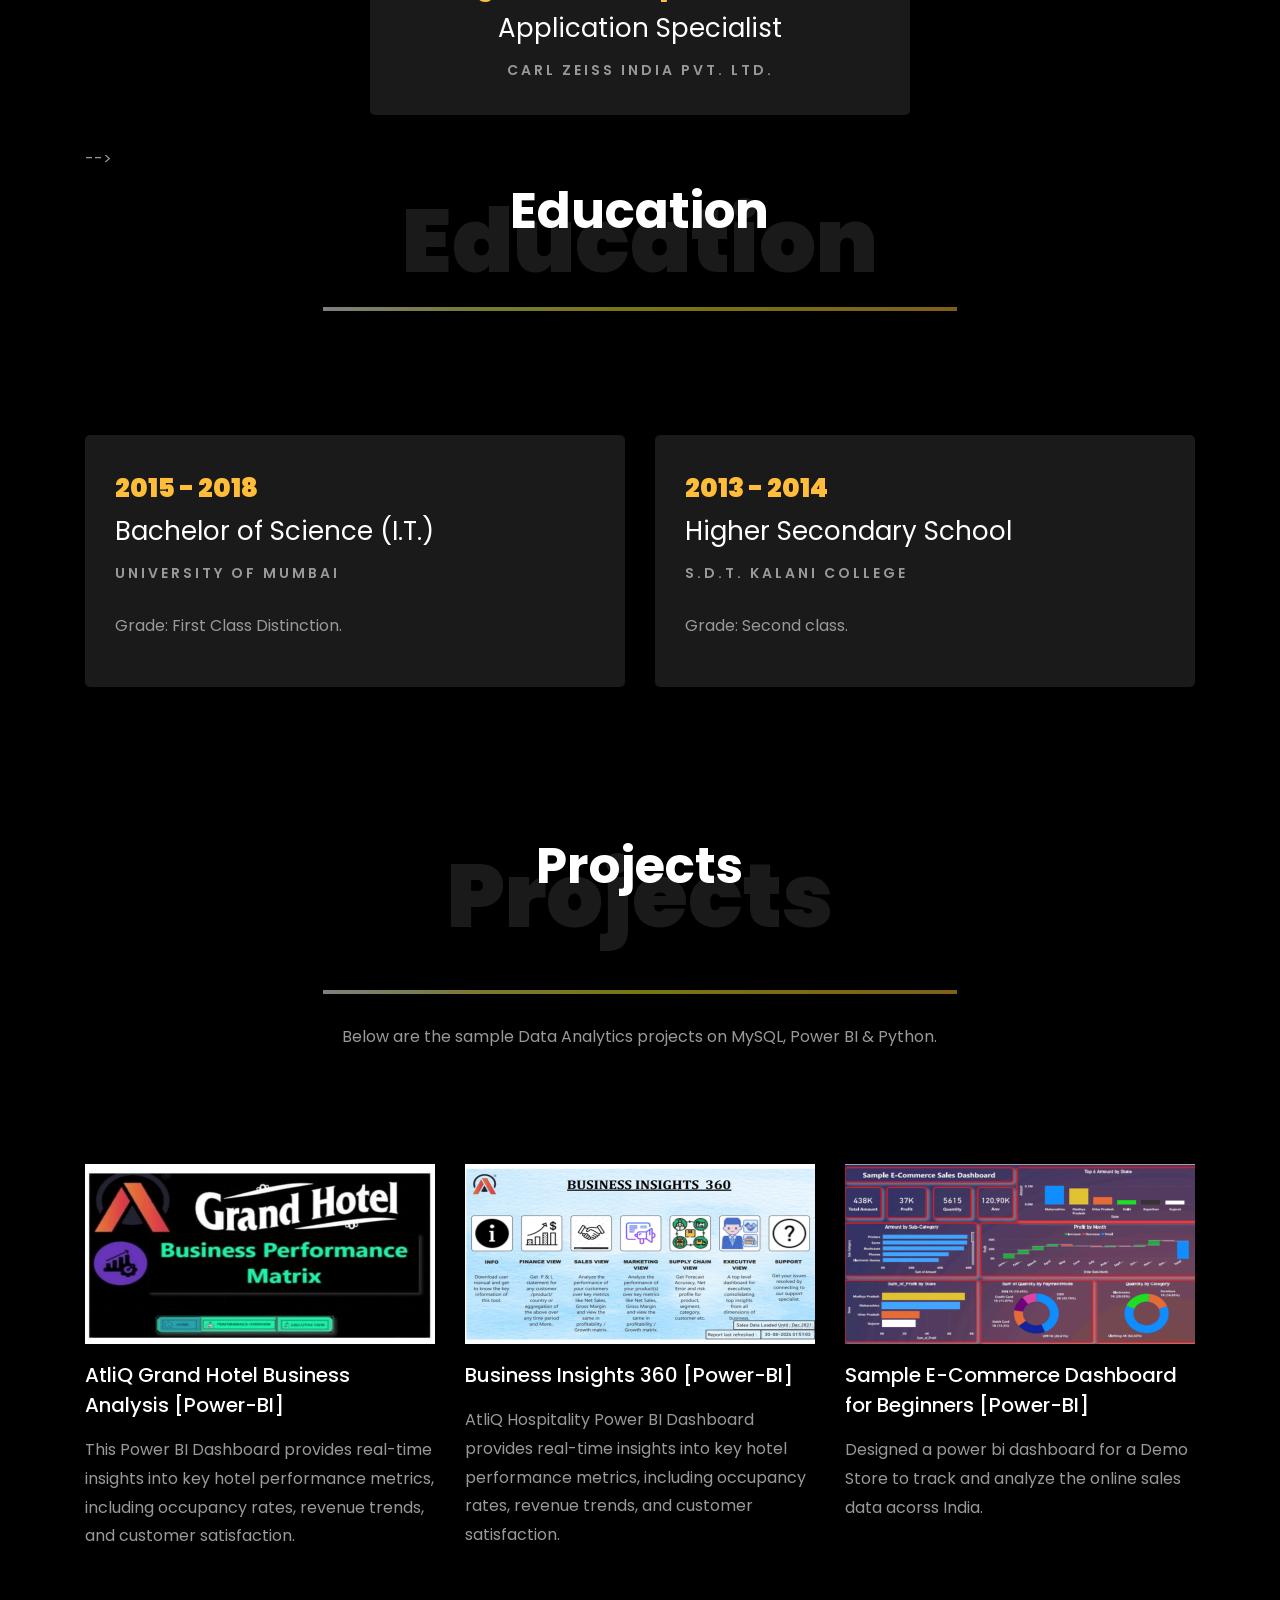
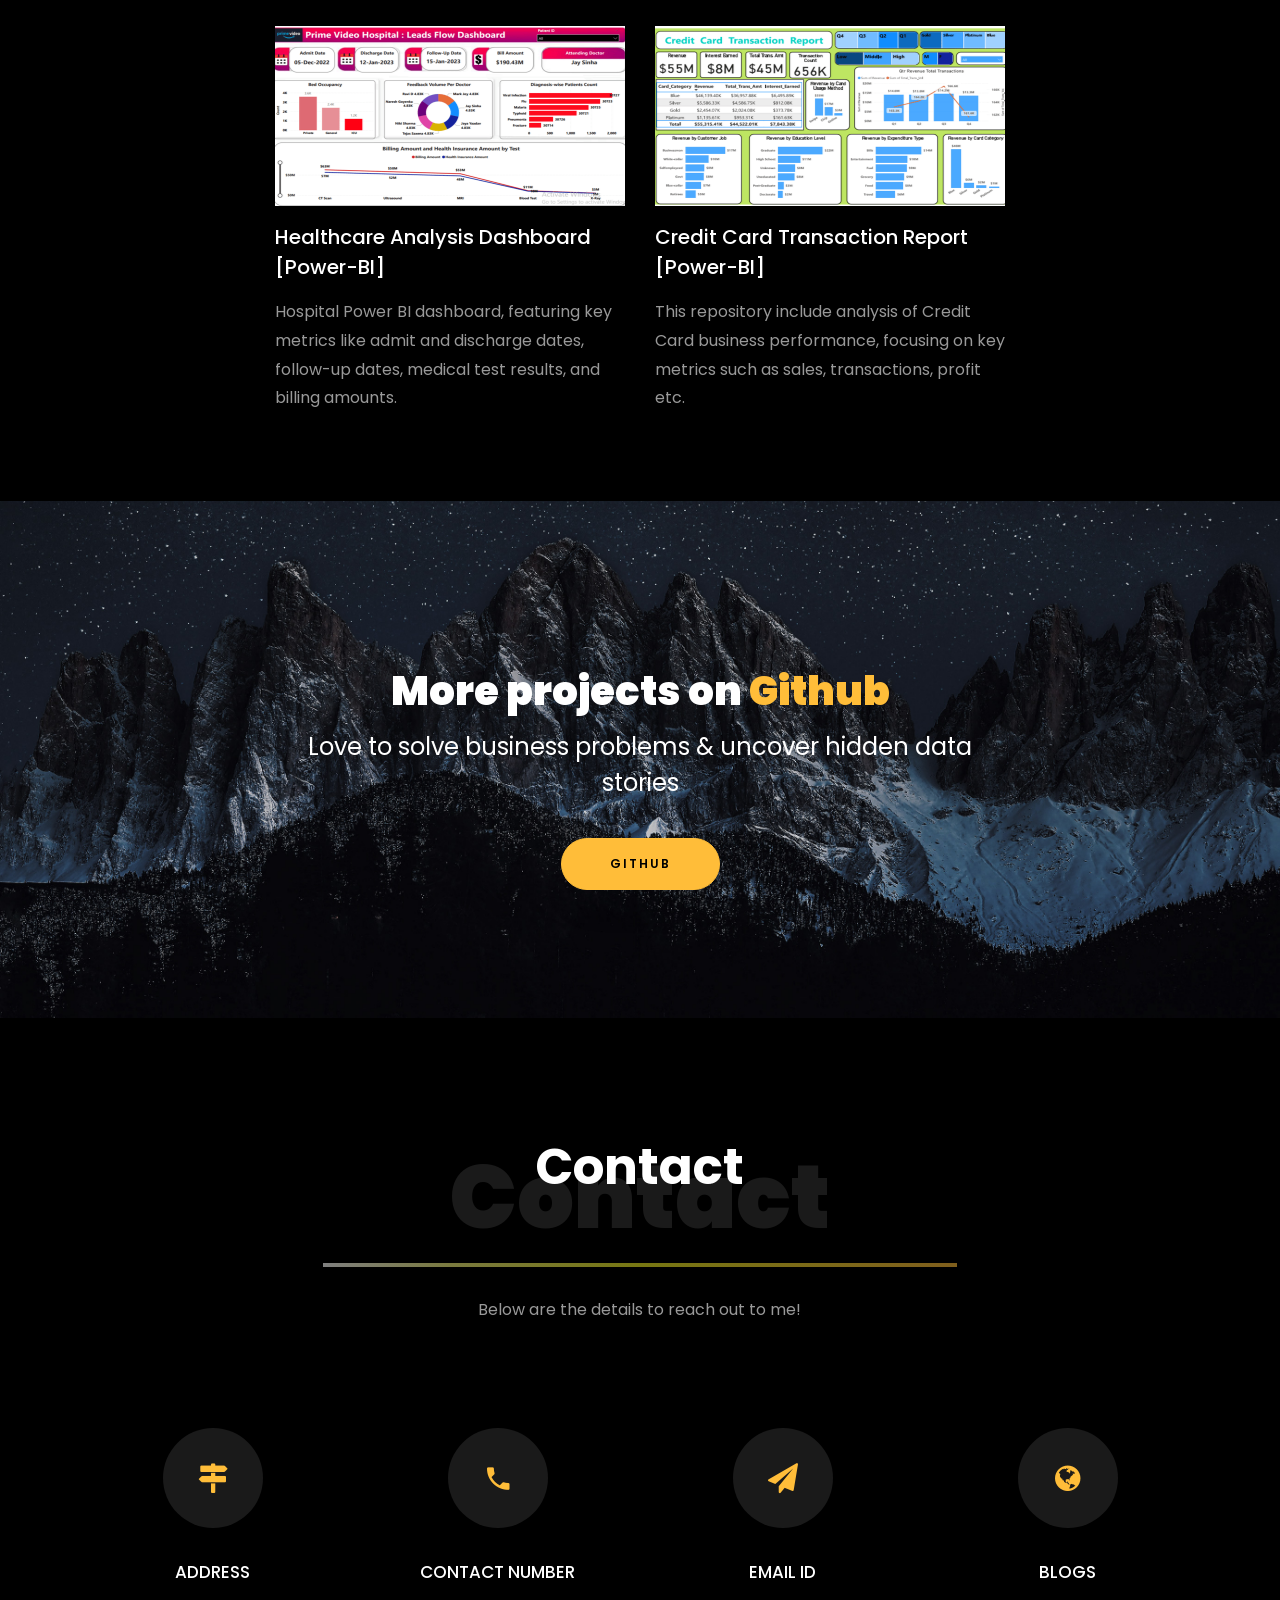
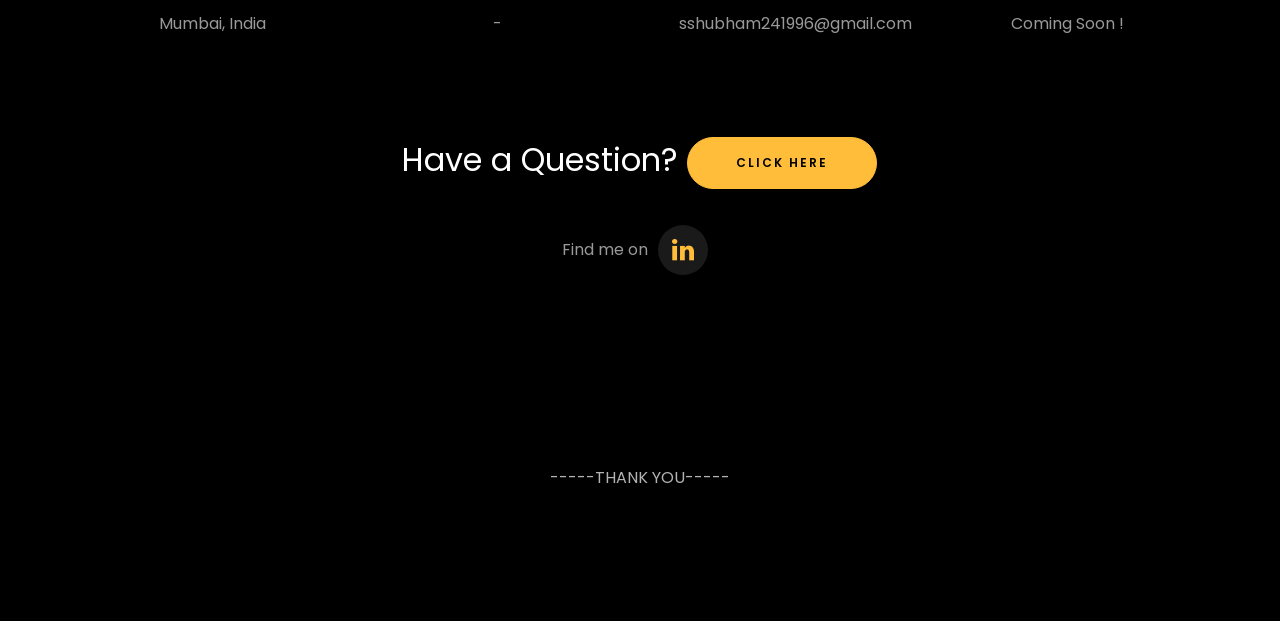
==== commit 17129725: "Update index.html" ====
--- a/index.html
+++ b/index.html
@@ -320,7 +320,7 @@
     </div>
 
     <!-- Experience header -->
-	  <div class="row justify-content-center mb-5 pb-5">
+	  <!-- <div class="row justify-content-center mb-5 pb-5">
           <div class="col-md-7 heading-section text-center ftco-animate">
         <h1 class="big big-2">Experience</h1>
 			  <h2 class="mb-4">Experience</h2>
@@ -385,7 +385,7 @@
       <span class="position">Carl Zeiss India Pvt. Ltd.</span>
     </div>
   </div>
-		</div>
+		</div> -->
 
 	  <!-- <div class="row">
 	  <div class="row mt-4">
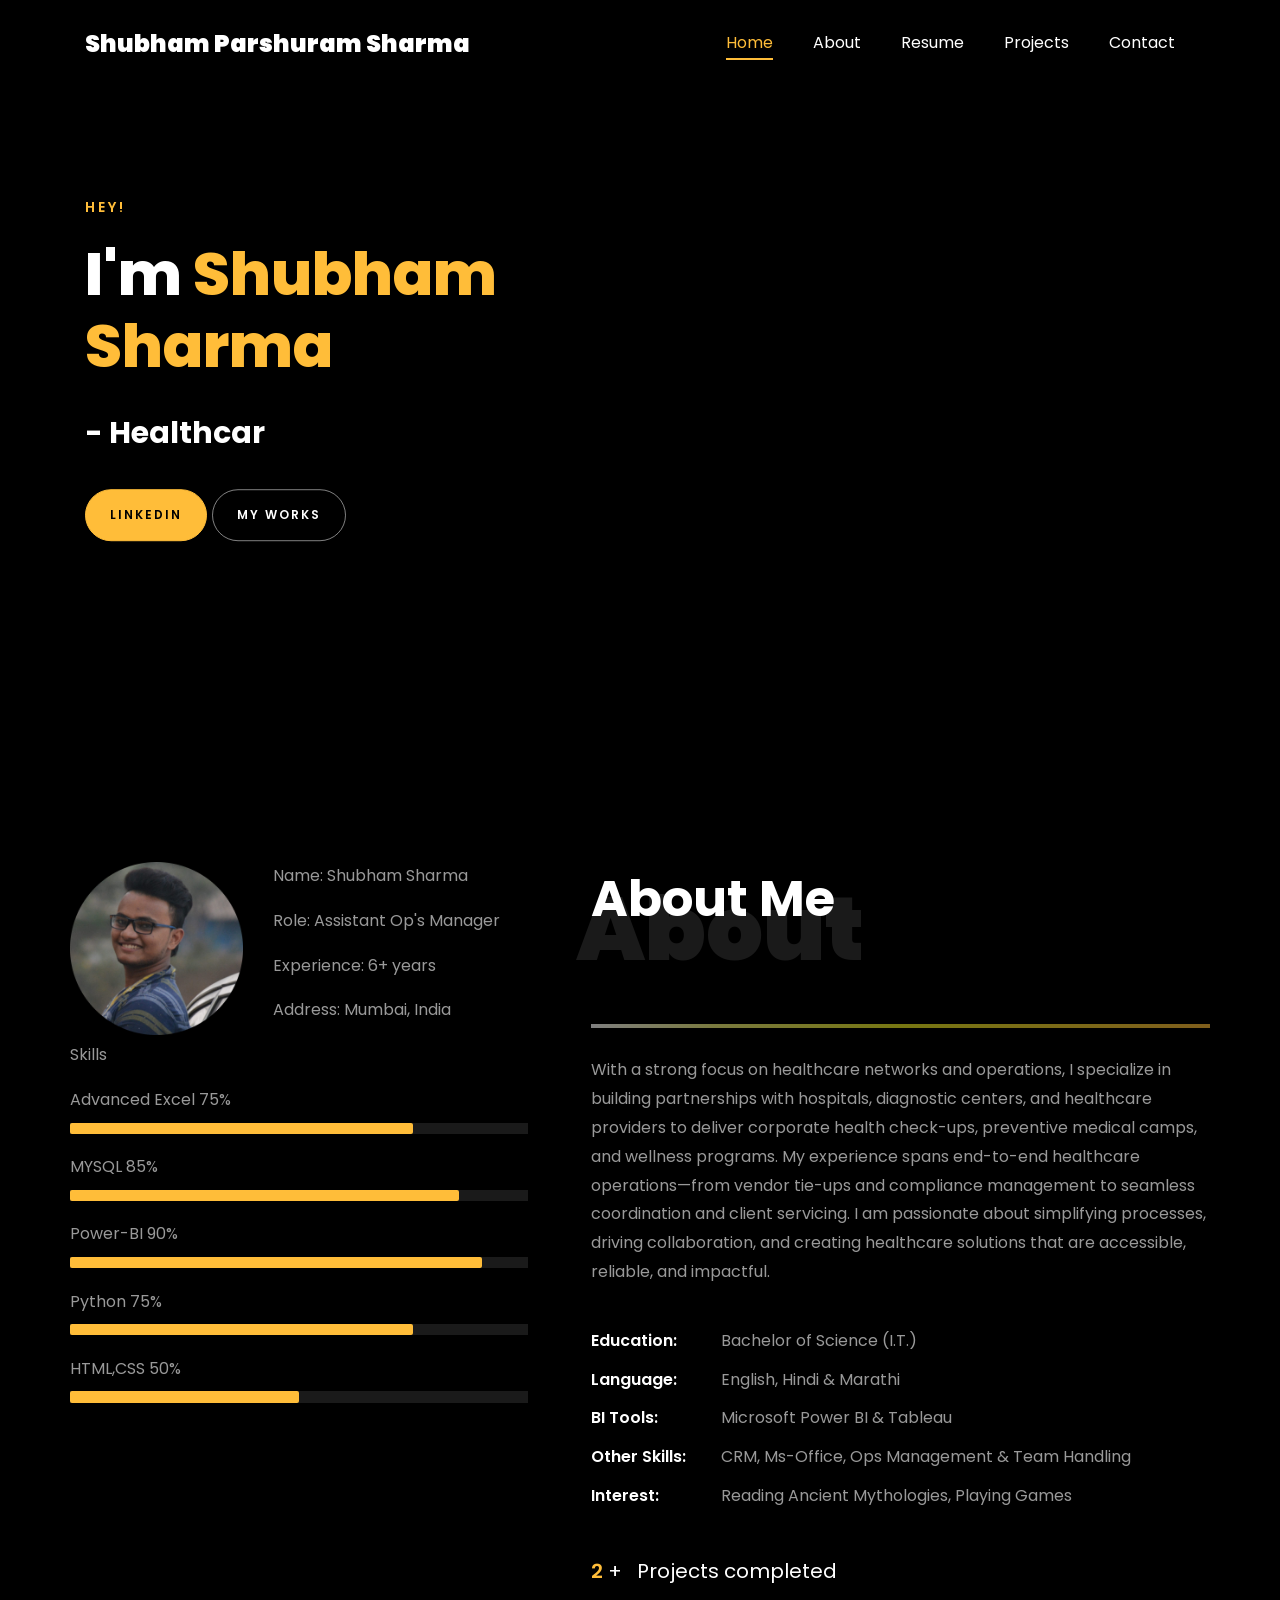
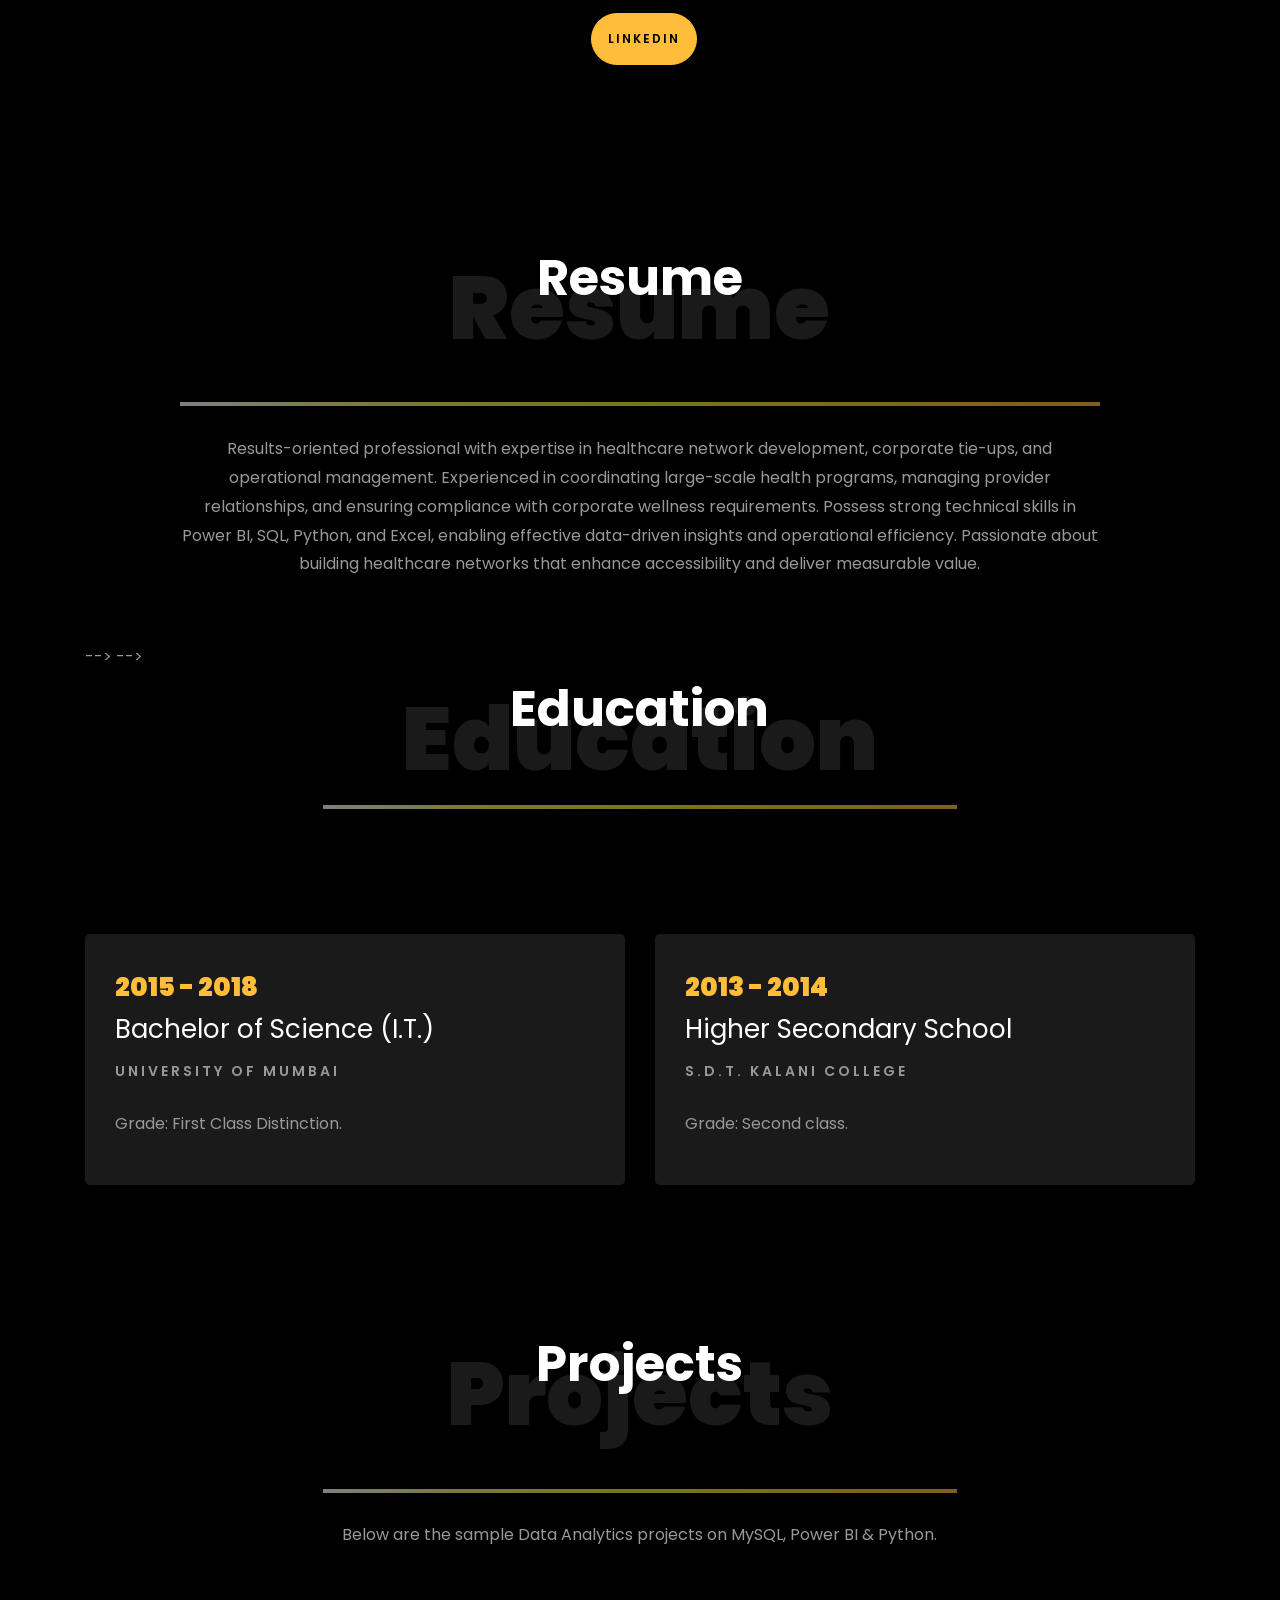
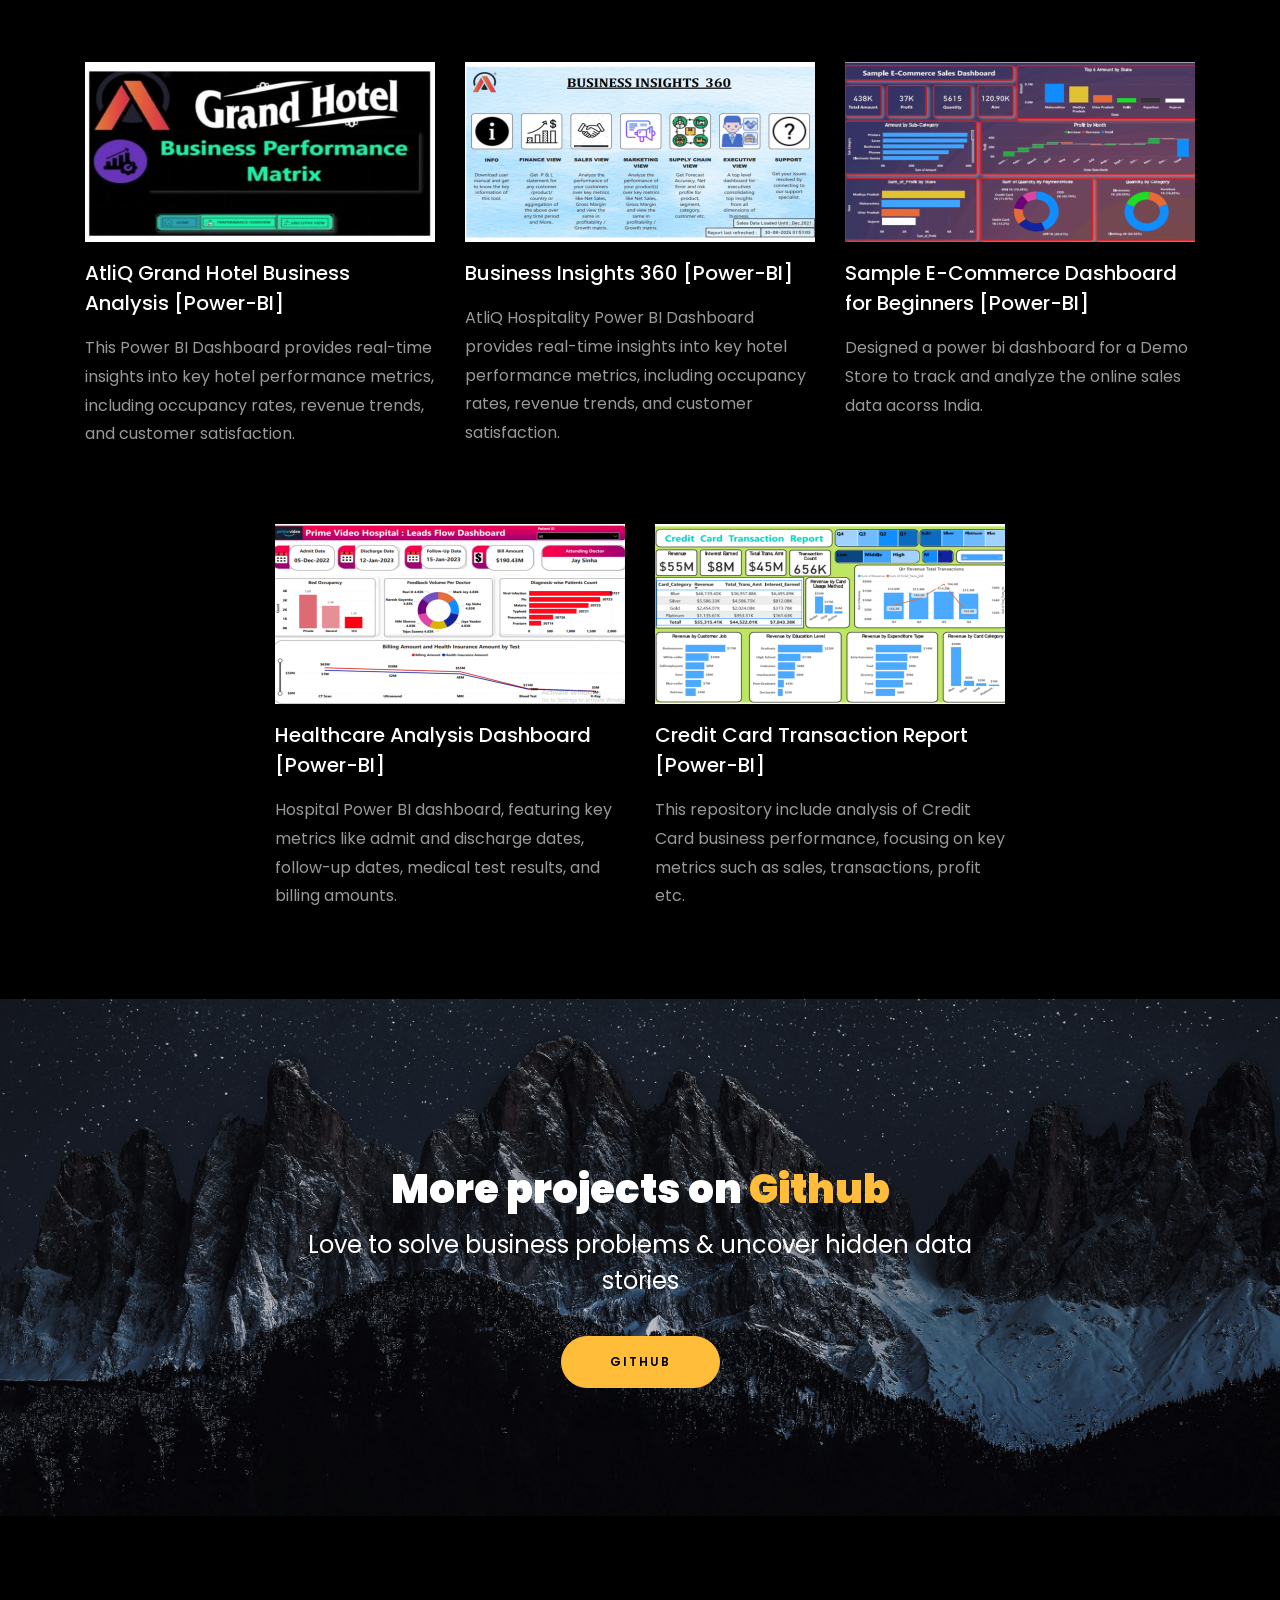
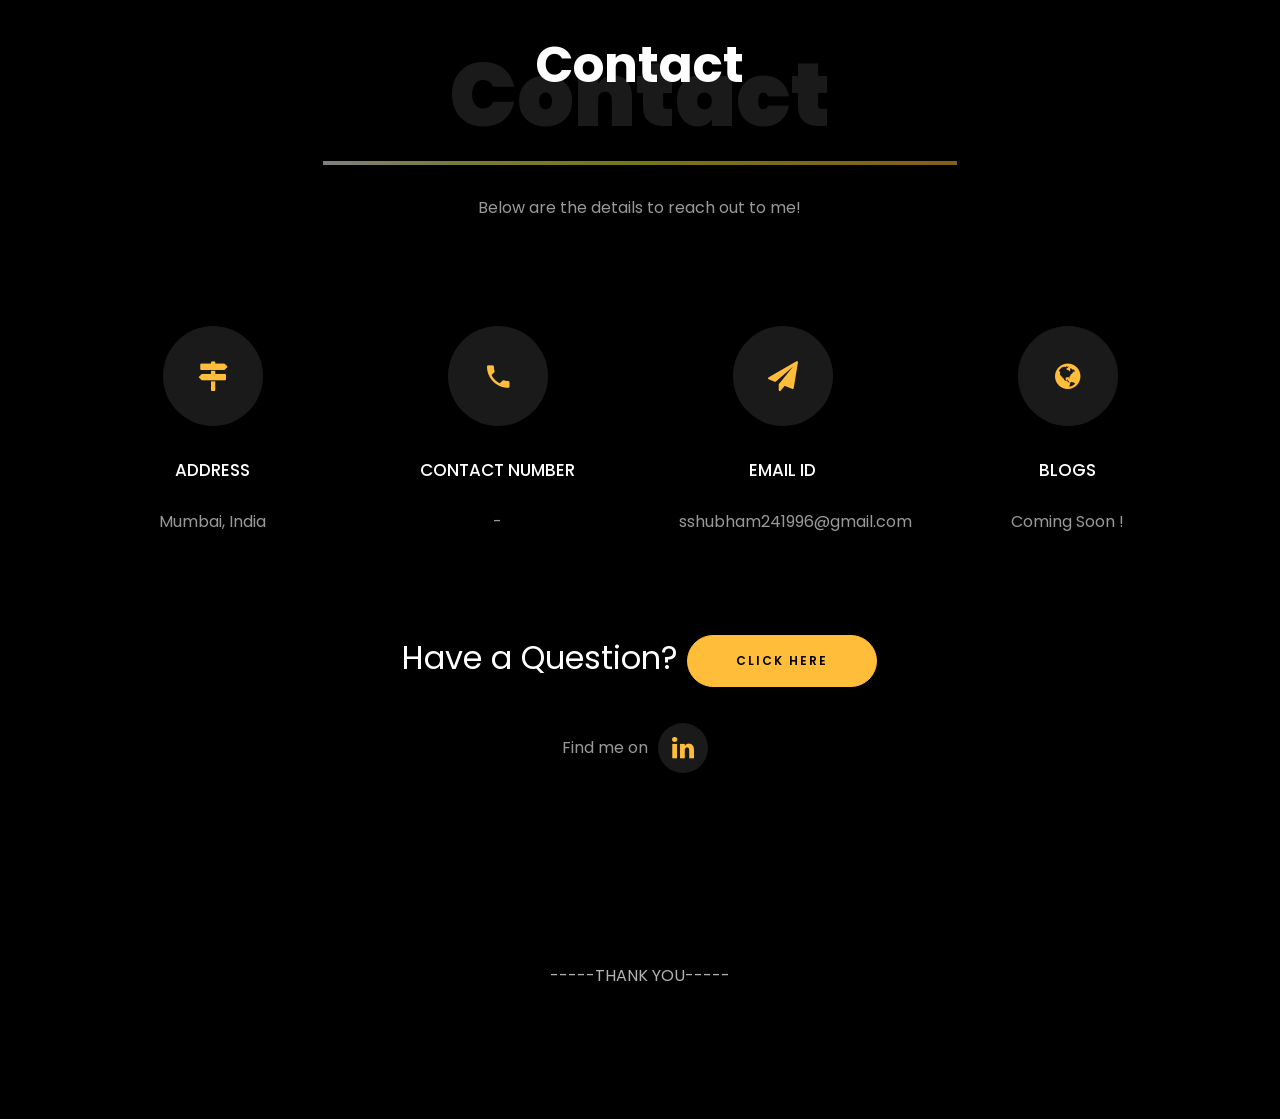
==== commit db36fecf: "Update index.html" ====
--- a/index.html
+++ b/index.html
@@ -332,9 +332,9 @@
     <br>
 
     <!-- Swarnika alone (full width) -->
-    <div class="row">
+    <!-- <div class="row">
   <div class="col-md-3"></div> <!-- empty left space -->
-  <div class="col-md-6">
+  <!-- <div class="col-md-6">
     <div class="resume-wrap ftco-animate text-center">
       <span class="date">June 2025 - Till Date</span>
       <h2>Manager - Provider Network</h2>
@@ -342,50 +342,50 @@
     </div>
   </div>
 		</div>
-
-	  <div class="row">
+ -->
+	  <!-- <div class="row">
   <div class="col-md-3"></div> <!-- empty left space -->
-  <div class="col-md-6">
+  <!-- <div class="col-md-6">
     <div class="resume-wrap ftco-animate text-center">
       <span class="date">November 2022 - March 2025</span>
       <h2>Assistant Manager - Corporate Wellness</h2>
       <span class="position">Healthledger Diagnostics Pvt. Ltd.</span>
     </div>
-  </div>
-		</div>
+  </div> -->
+		<!-- <!-- </div> 
 
 	  <div class="row">
   <div class="col-md-3"></div> <!-- empty left space -->
-  <div class="col-md-6">
+  <!-- <div class="col-md-6">
     <div class="resume-wrap ftco-animate text-center">
       <span class="date">March 2022 - November 2022</span>
       <h2>Associate - City Captain</h2>
       <span class="position">Aayuv technologies Pvt. Ltd.</span>
     </div>
   </div>
-		</div>
-
-	  <div class="row">
+		</div> -->
+
+	  <!-- <div class="row">
   <div class="col-md-3"></div> <!-- empty left space -->
-  <div class="col-md-6">
+  <!-- <div class="col-md-6">
     <div class="resume-wrap ftco-animate text-center">
       <span class="date">September 2021 - January 2022</span>
       <h2>User Engagement - Executive</h2>
       <span class="position">Whitehat Jr. Pvt. Ltd.</span>
     </div>
   </div>
-		</div>
-
-	  <div class="row">
+		</div> --> -->
+
+	  <!-- <div class="row">
   <div class="col-md-3"></div> <!-- empty left space -->
-  <div class="col-md-6">
+  <!-- <div class="col-md-6">
     <div class="resume-wrap ftco-animate text-center">
       <span class="date">August 2018 - September 2021</span>
       <h2>Application Specialist</h2>
       <span class="position">Carl Zeiss India Pvt. Ltd.</span>
     </div>
-  </div>
-		</div> -->
+  </div> 
+		</div>  --> -->
 
 	  <!-- <div class="row">
 	  <div class="row mt-4">
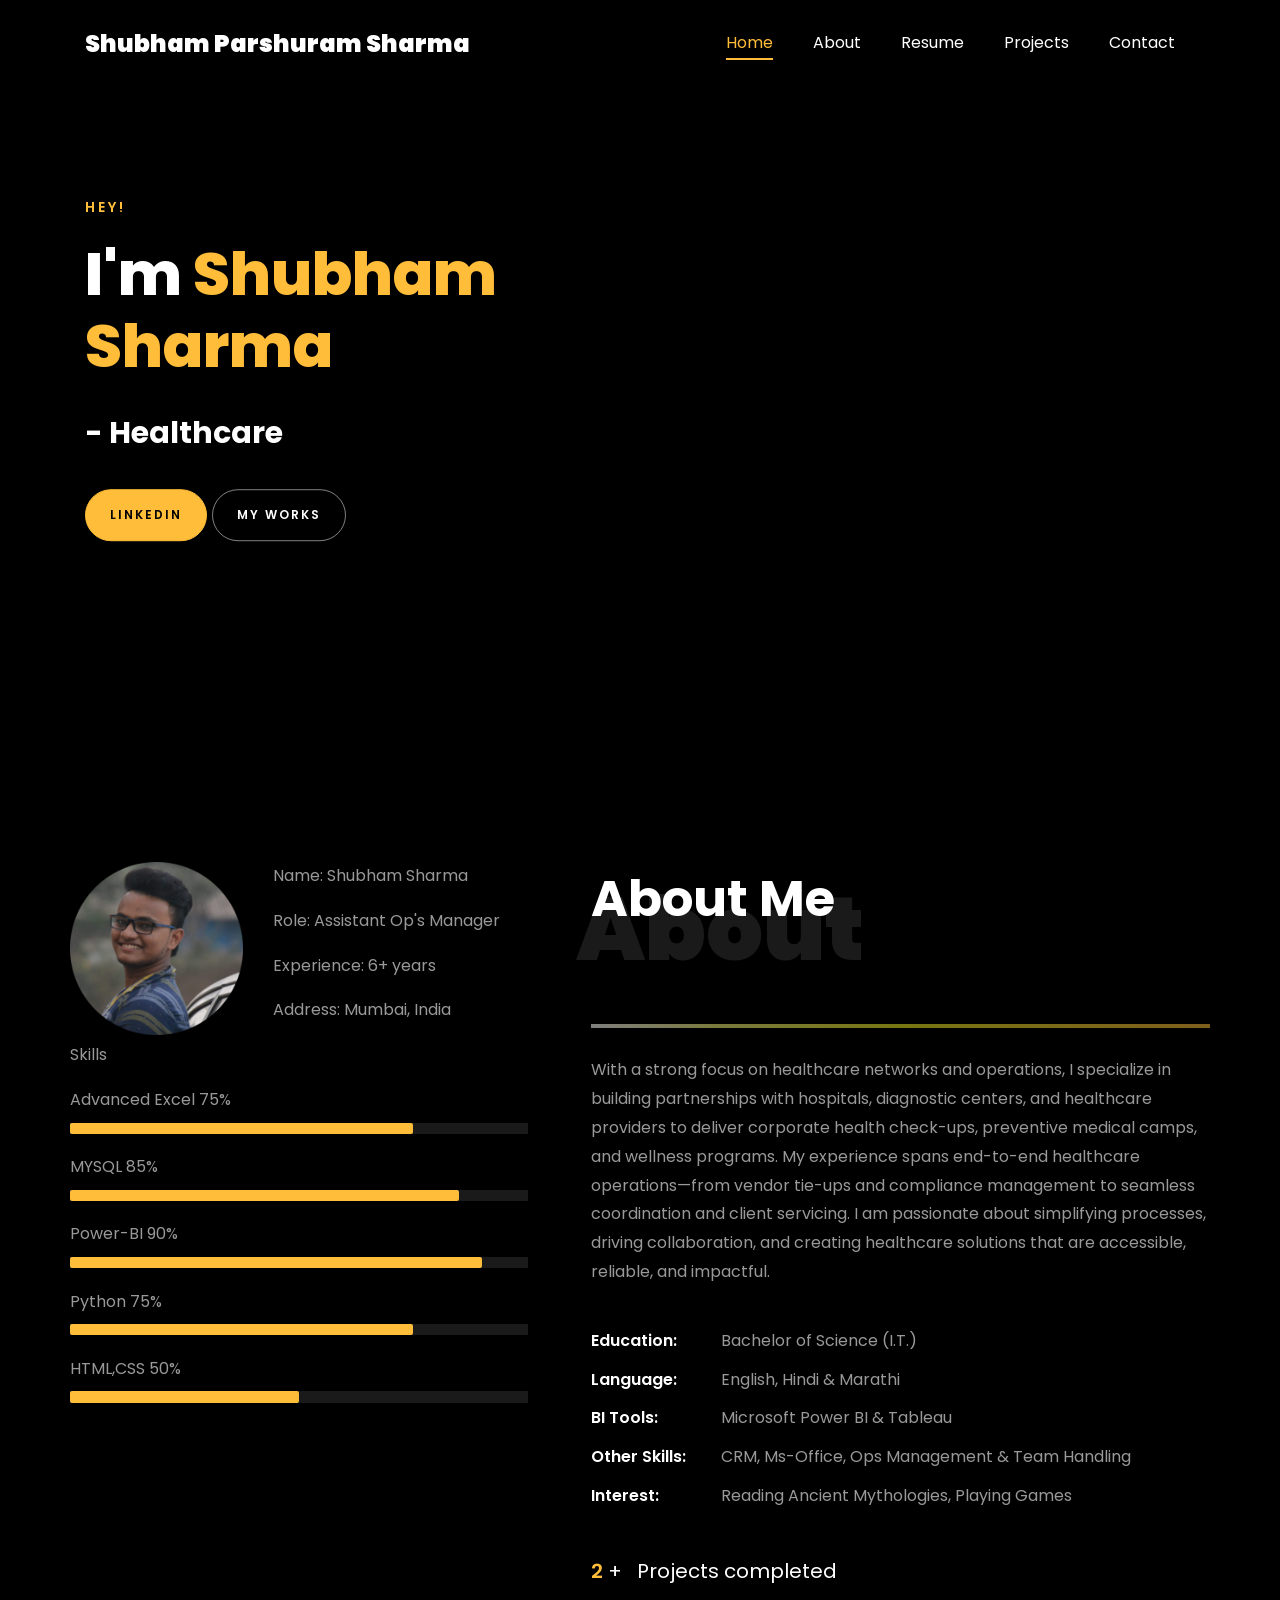
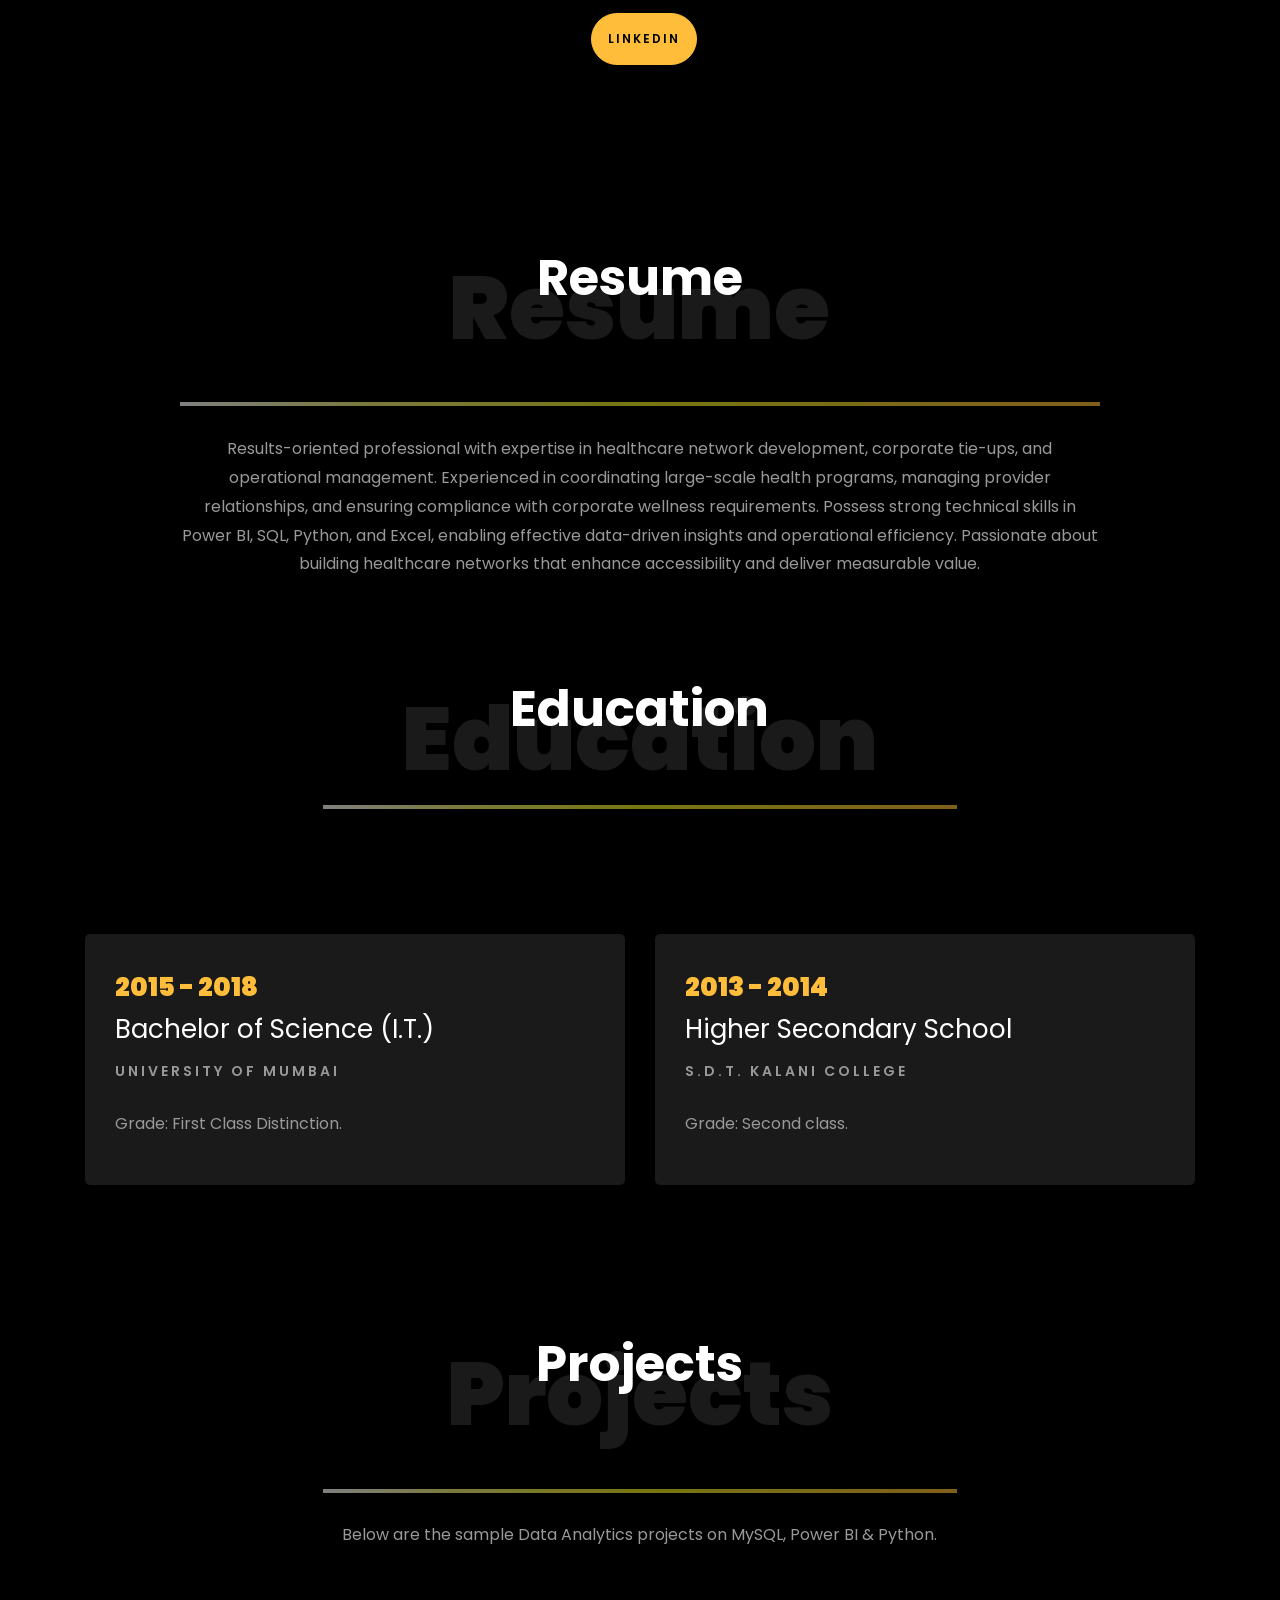
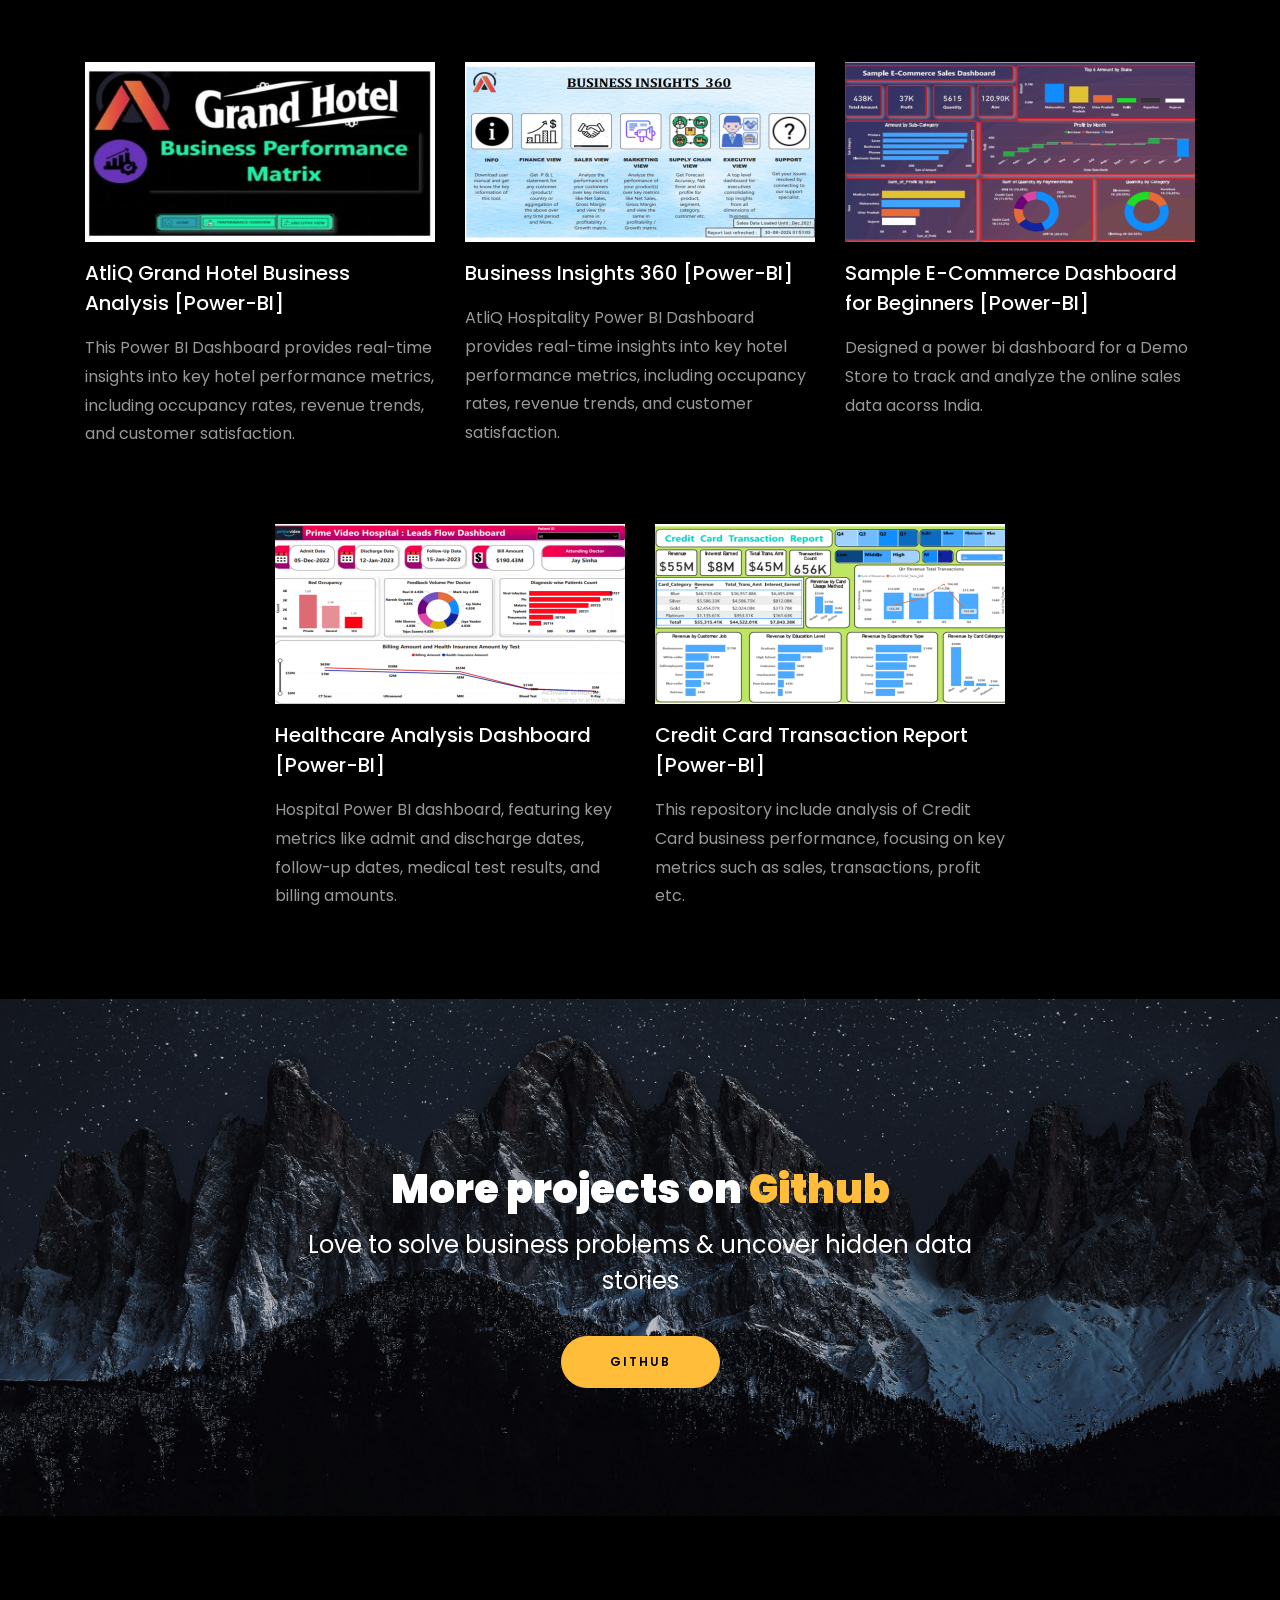
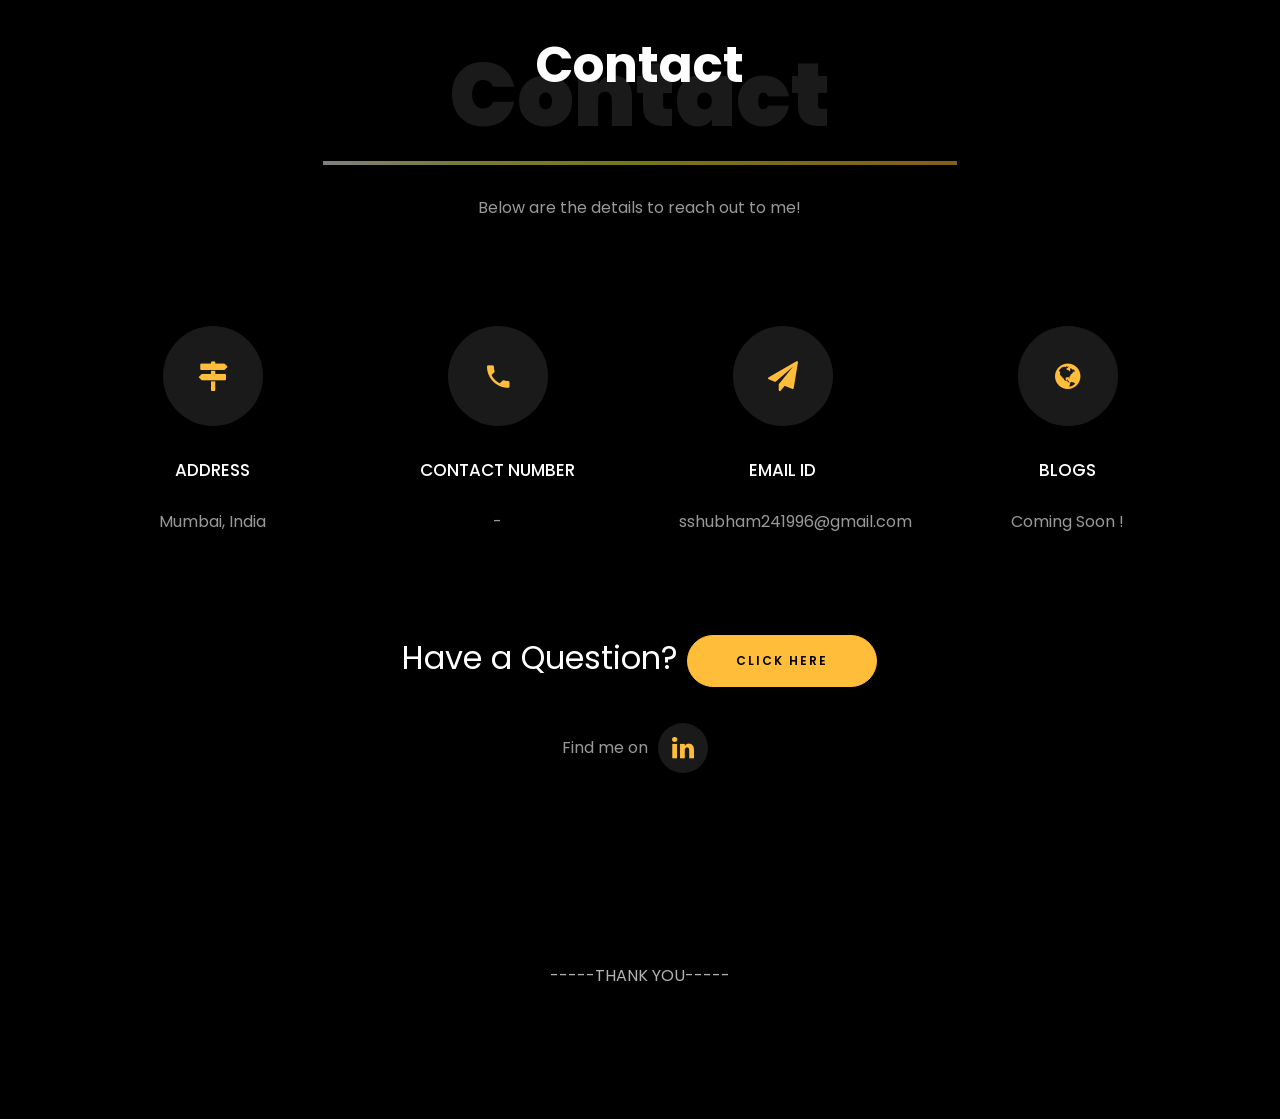
==== commit afdce560: "Update index.html" ====
--- a/index.html
+++ b/index.html
@@ -331,7 +331,7 @@
     </div>
     <br>
 
-    <!-- Swarnika alone (full width) -->
+    <!-- Swarnika alone (full width) 
     <!-- <div class="row">
   <div class="col-md-3"></div> <!-- empty left space -->
   <!-- <div class="col-md-6">
@@ -374,7 +374,7 @@
       <span class="position">Whitehat Jr. Pvt. Ltd.</span>
     </div>
   </div>
-		</div> --> -->
+		</div> --> 
 
 	  <!-- <div class="row">
   <div class="col-md-3"></div> <!-- empty left space -->
@@ -385,7 +385,7 @@
       <span class="position">Carl Zeiss India Pvt. Ltd.</span>
     </div>
   </div> 
-		</div>  --> -->
+		</div>  --> 
 
 	  <!-- <div class="row">
 	  <div class="row mt-4">
